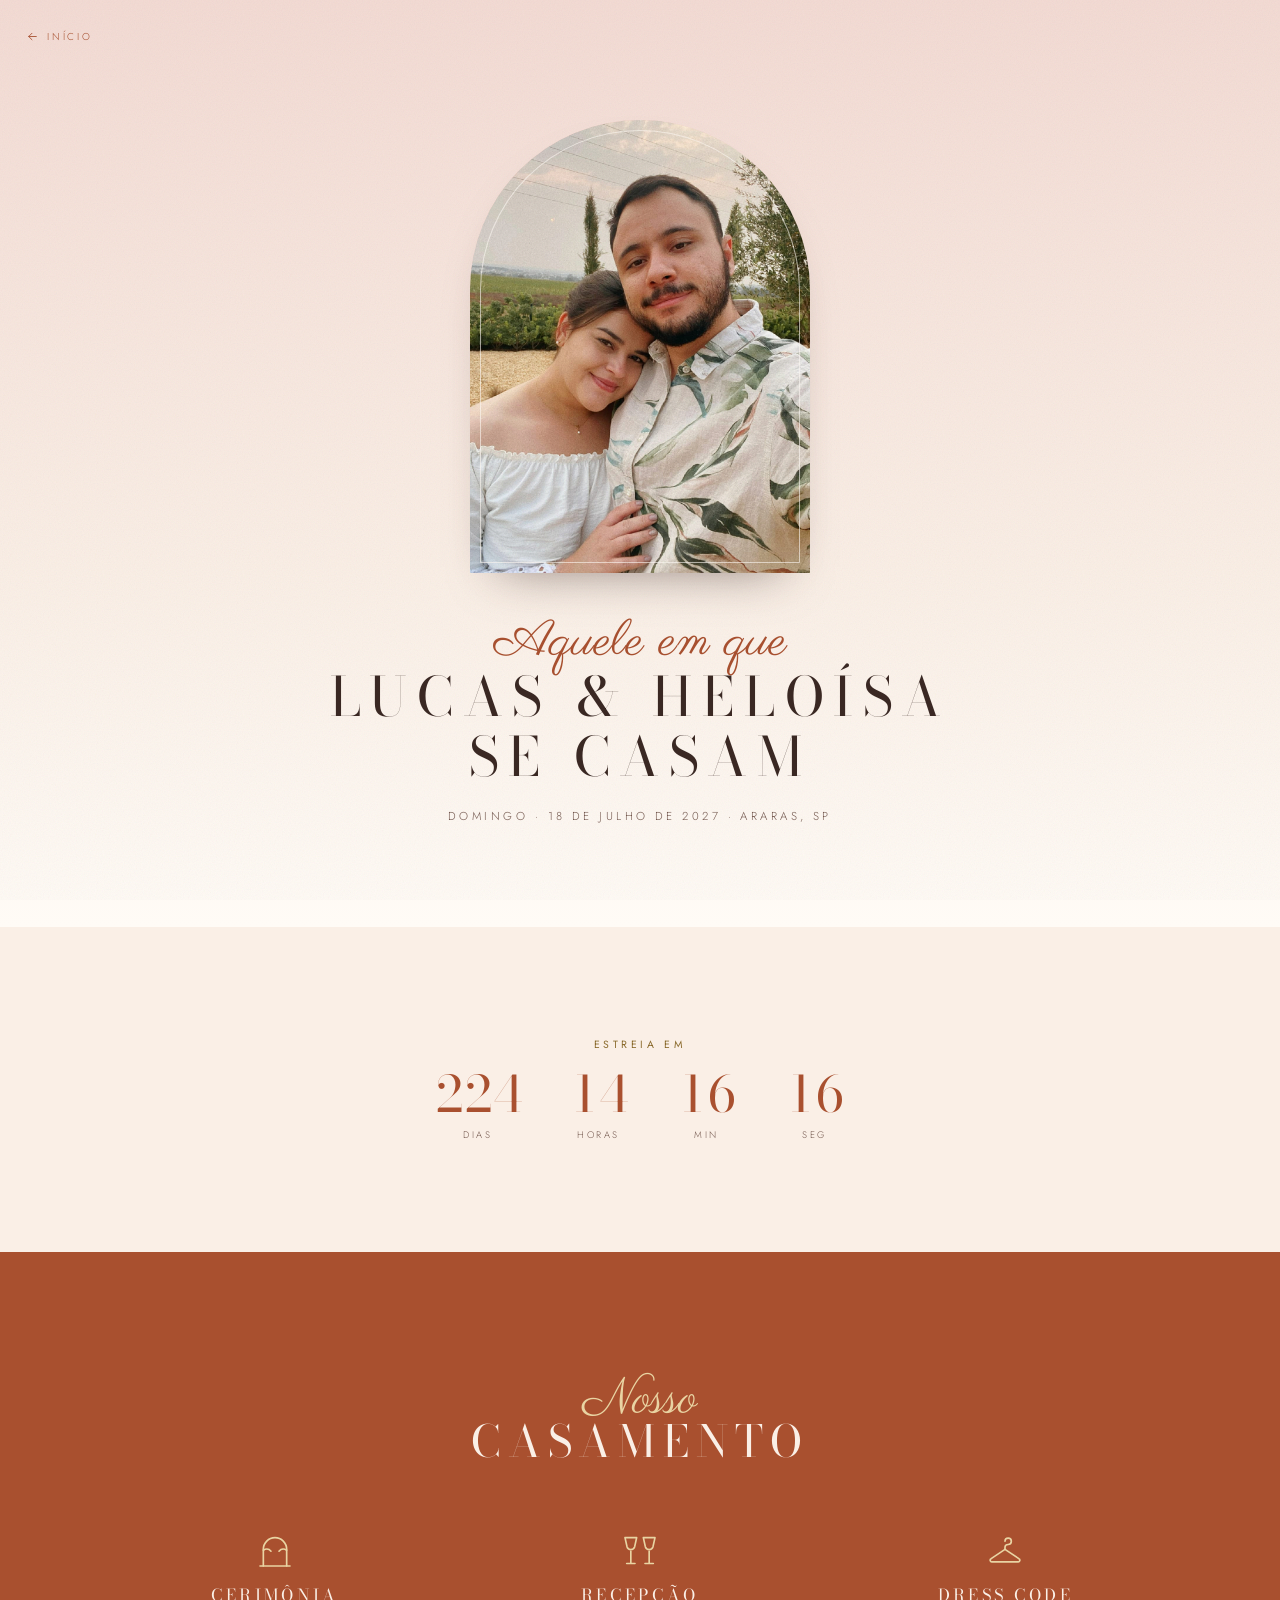
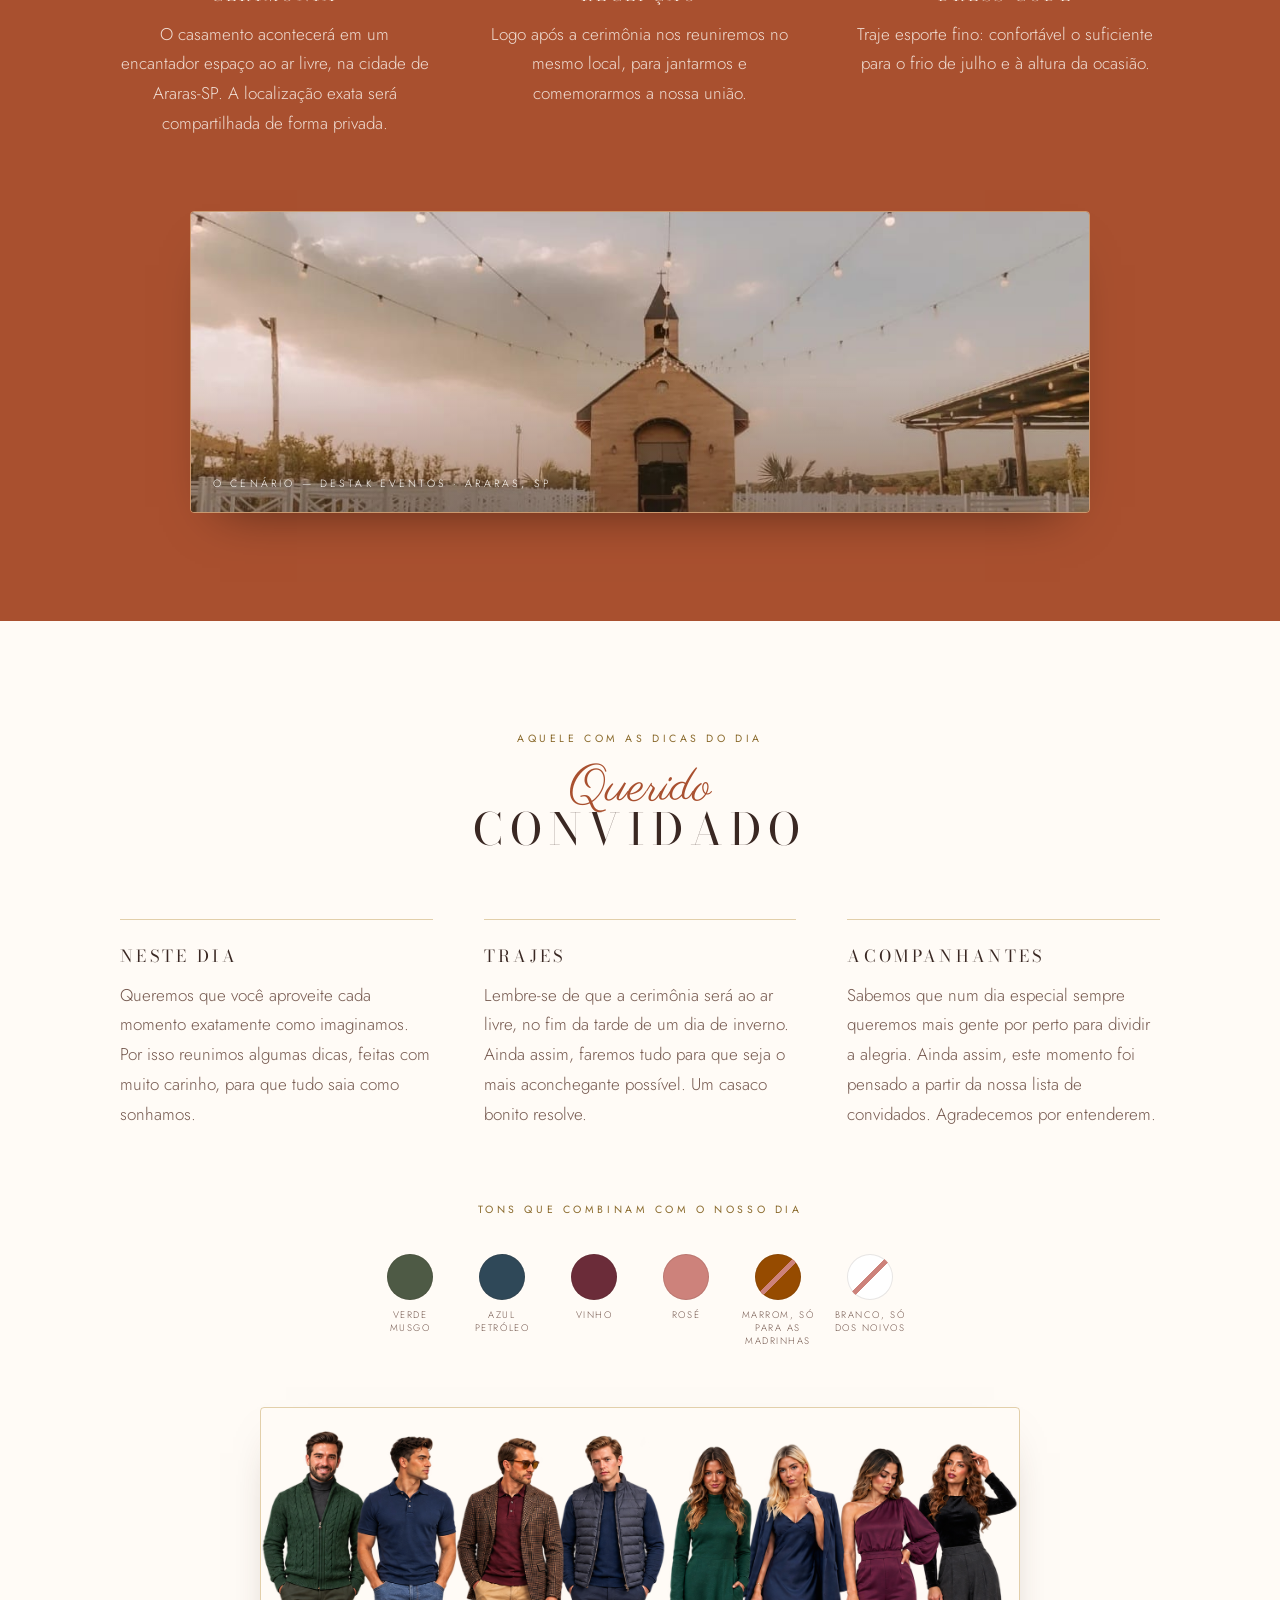
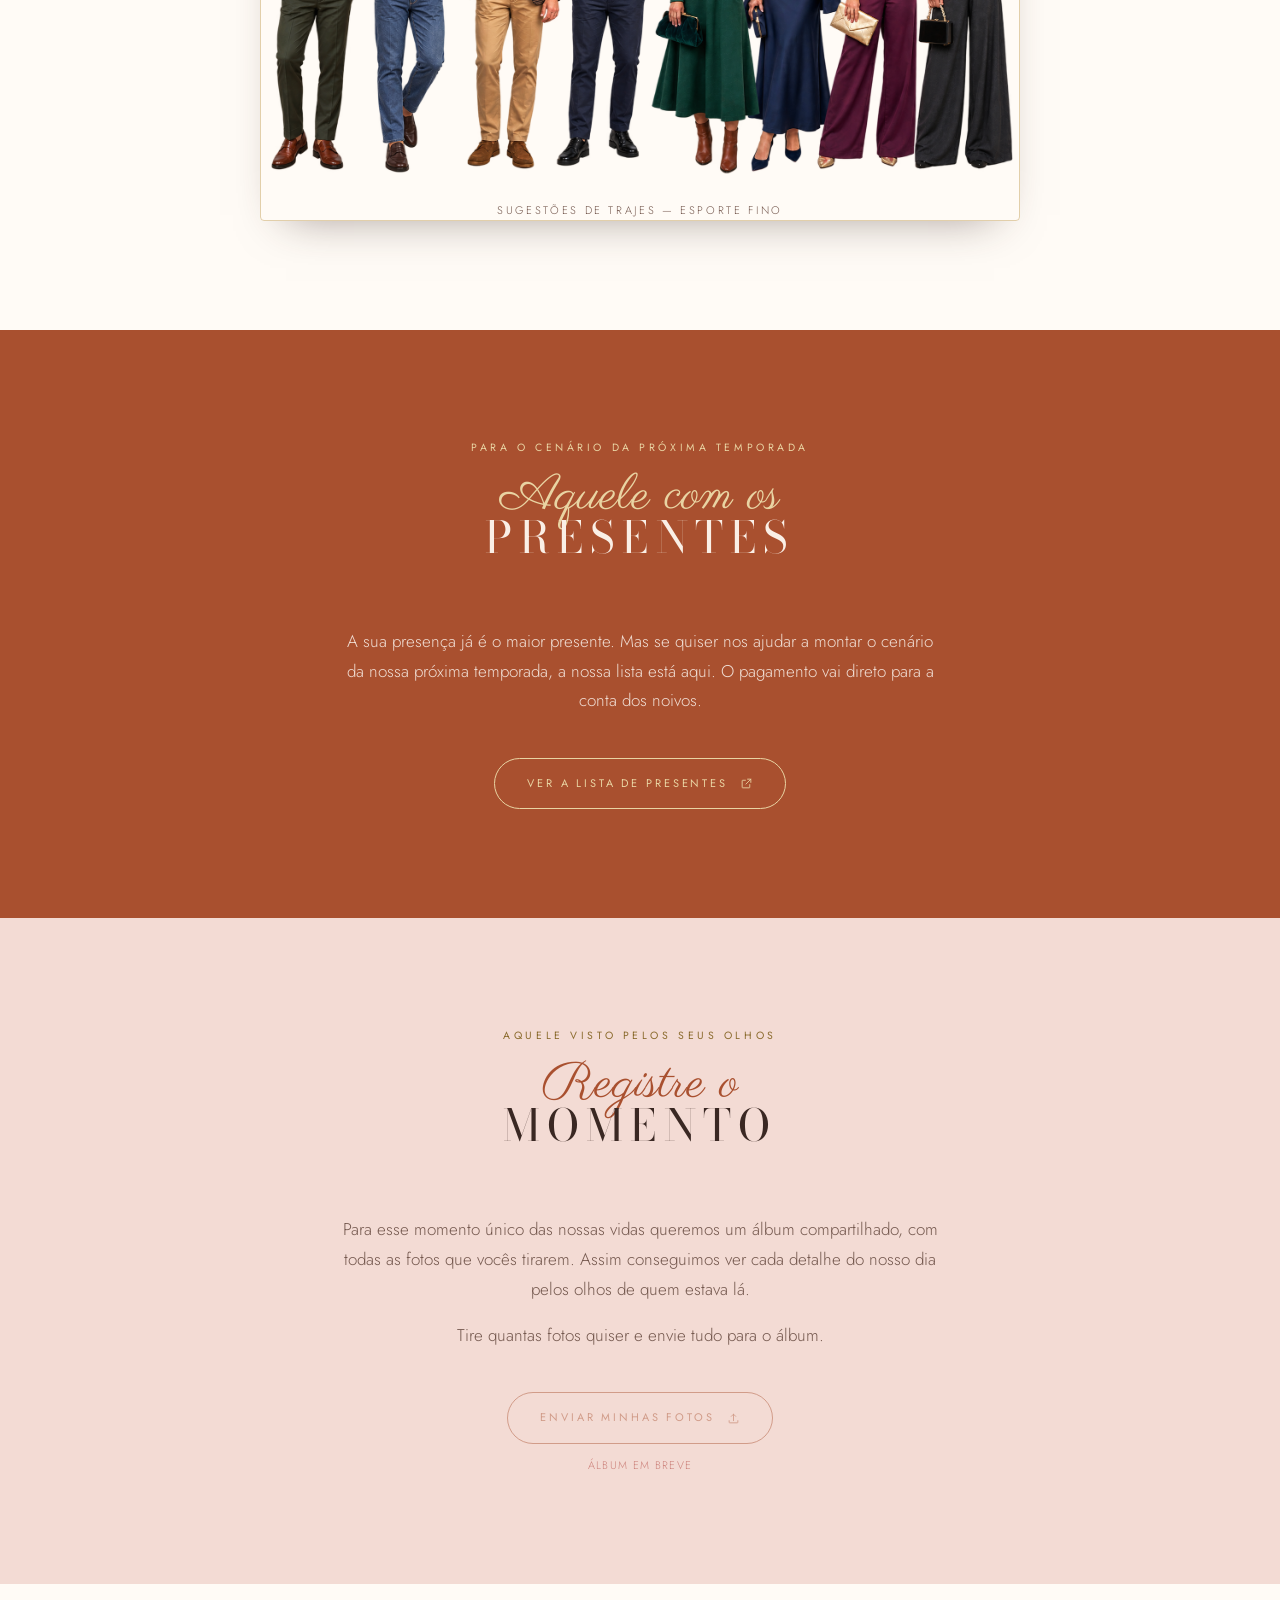
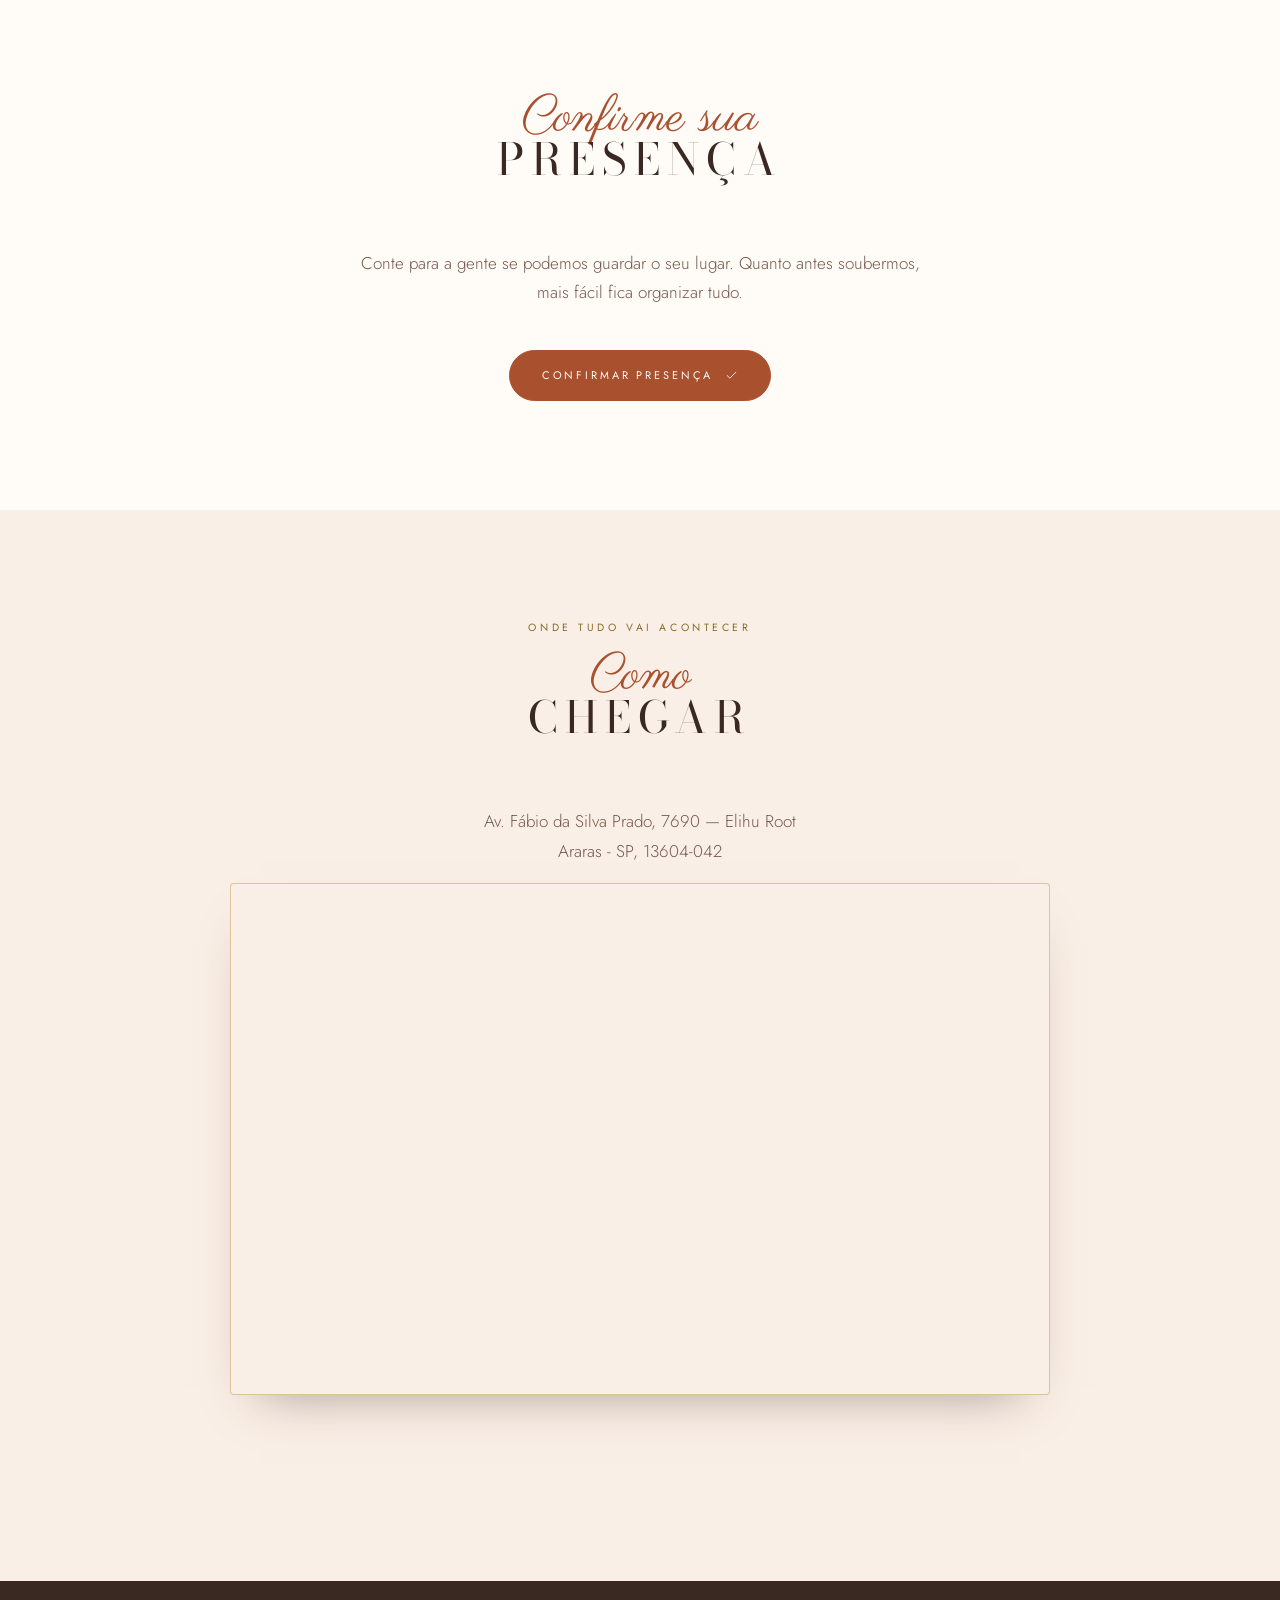
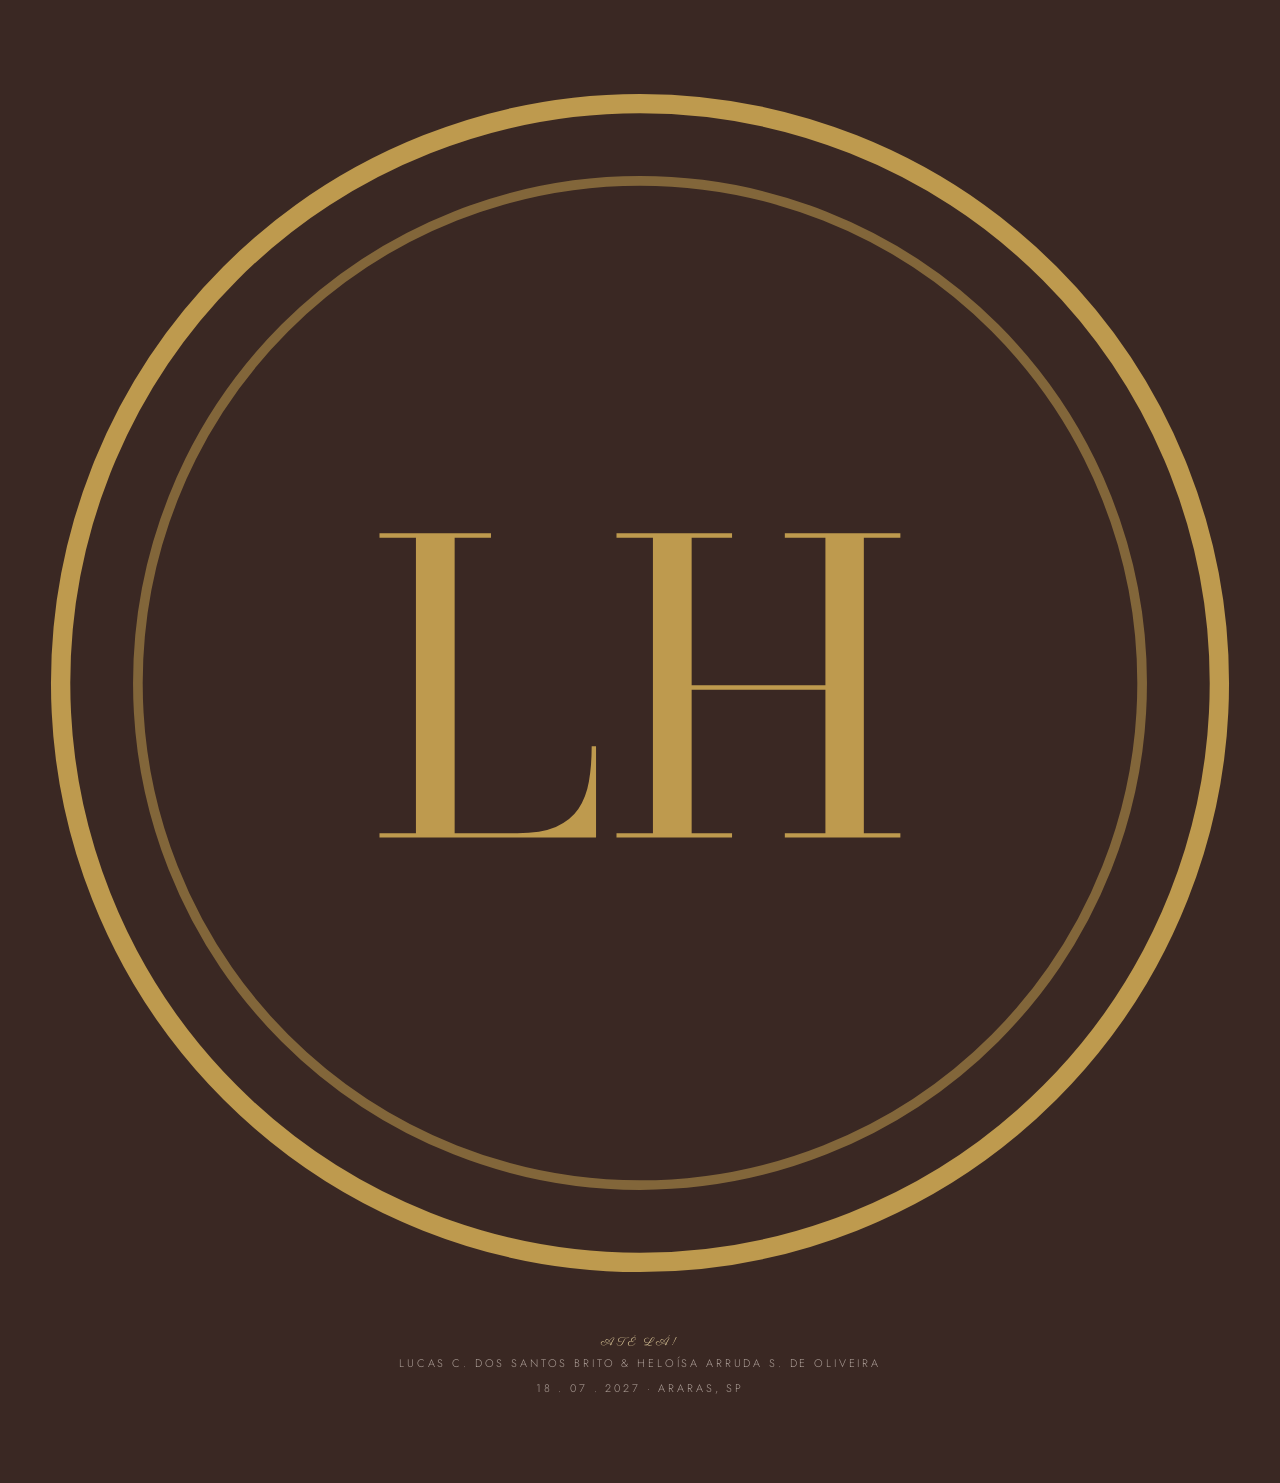
==== convidados.html @ a8210aaa "Update convidados.html" ====
<!DOCTYPE html>
<html lang="pt-BR">
<head>
<meta charset="utf-8">
<meta name="viewport" content="width=device-width, initial-scale=1">
<title>Convite — Lucas &amp; Heloísa</title>
<meta name="description" content="Aquele em que Lucas e Heloísa se casam. 18 de julho de 2027, Araras-SP.">
<meta name="theme-color" content="#F3DBD4">

<link rel="icon" href="data:image/svg+xml,<svg xmlns='http://www.w3.org/2000/svg' viewBox='0 0 64 64'><circle cx='32' cy='32' r='30' fill='%23FFFBF6' stroke='%23BE9A4E' stroke-width='3'/><text x='32' y='42' text-anchor='middle' font-family='Georgia,serif' font-size='26' fill='%23A9502F'>LH</text></svg>">

<script>
/* =========================================================
   EDITE SOMENTE ESTE ARQUIVO.
   Tudo que muda de link ou de horário está aqui dentro.
   Deixe o texto entre aspas. Não apague as vírgulas.
   ========================================================= */

window.CONFIG = {

  /* ---- Links externos ---------------------------------- */

  // Site da lista de presentes
  presentes: "https://noivos.casar.com/heloisa-e-lucas-2027-07-18#/presentes",

  // Álbum compartilhado de fotos
  // >>> NO DIA DO EVENTO: cole o link do álbum aqui. <<<
  album: "",

  // Confirmação de presença dos convidados.
  rsvp: "https://noivos.casar.com/heloisa-e-lucas-2027-07-18#/rsvp",

  // Confirmação de presença dos padrinhos
  rsvpPadrinhos: "https://noivos.casar.com/heloisa-e-lucas-2027-07-18#/rsvp",

  // Grupo de WhatsApp dos padrinhos e madrinhas
  grupoPadrinhos: "",


  /* ---- Data e horários --------------------------------- */

  cerimonia: "2027-07-18T17:00:00-03:00",

  horaCerimonia: "17h",
  chegadaConvidados: "16h30",
  chegadaPadrinhos: "15h",
  horaFotos: "15h30",
  horaJantar: "19h",
  horaFesta: "21h",


  /* ---- Traje dos padrinhos e madrinhas ----------------- */

  trajePadrinhos: "Terno em tom grafite, camisa branca e gravata lisa.",
  trajeMadrinhas: "Vestido longo, tecido encorpado por causa do frio.",

  coresTraje: [
    { cor: "#4A4E4D", nome: "Grafite" },
    { cor: "#6B5B4A", nome: "Terra" },
    { cor: "#A9502F", nome: "Terracota" },
    { cor: "#CD827B", nome: "Rosé" }
  ]

};

</script>

<link rel="preconnect" href="https://fonts.googleapis.com">
<link rel="preconnect" href="https://fonts.gstatic.com" crossorigin>
<link href="https://fonts.googleapis.com/css2?family=Bodoni+Moda:opsz,wght@6..96,400;6..96,500&family=Jost:wght@300;400;500&family=Parisienne&display=swap" rel="stylesheet">
<style>
/* =========================================================
   Lucas & Heloísa — 18.07.2027
   ========================================================= */

:root {
  --papel: #FFFBF6;
  --papel-2: #FAEFE6;
  --blush: #F3DBD4;
  --rosa: #CD827B;
  --rosa-claro: #E9BDB6;
  --terracota: #A9502F;
  --terracota-2: #C57A54;
  --dourado: #BE9A4E;
  --dourado-2: #E9D4A3;
  --dourado-escuro: #8A6A2C;
  --tinta: #3A2823;
  --tinta-2: #75594F;

  --display: "Bodoni Moda", Georgia, "Times New Roman", serif;
  --script: "Parisienne", "Segoe Script", cursive;
  --corpo: "Jost", "Helvetica Neue", Arial, sans-serif;

  --envelope: 1040px;
  --raio: 2px;
}

*, *::before, *::after { box-sizing: border-box; }

html { scroll-behavior: smooth; }

body {
  margin: 0;
  background: var(--papel);
  color: var(--tinta);
  font-family: var(--corpo);
  font-weight: 300;
  font-size: clamp(15px, 0.6vw + 13px, 17px);
  line-height: 1.75;
  overflow-x: hidden;
  -webkit-font-smoothing: antialiased;
}

body::after {
  content: "";
  position: fixed;
  inset: 0;
  pointer-events: none;
  z-index: 60;
  opacity: .22;
  background-image: url("data:image/svg+xml;utf8,<svg xmlns='http://www.w3.org/2000/svg' width='140' height='140'><filter id='n'><feTurbulence type='fractalNoise' baseFrequency='.85' numOctaves='3'/></filter><rect width='140' height='140' filter='url(%23n)' opacity='.35'/></svg>");
  mix-blend-mode: multiply;
}

img { max-width: 100%; display: block; }
[hidden] { display: none !important; }
a { color: inherit; }

:focus-visible {
  outline: 2px solid var(--terracota);
  outline-offset: 4px;
  border-radius: var(--raio);
}

/* =========================================================
   Tipografia
   ========================================================= */

.script {
  font-family: var(--script);
  font-weight: 400;
  color: var(--terracota);
  font-size: clamp(28px, 4.4vw, 50px);
  line-height: 1;
  margin: 0;
}

.titulo {
  font-family: var(--display);
  font-weight: 400;
  text-transform: uppercase;
  letter-spacing: .16em;
  font-size: clamp(24px, 4.2vw, 44px);
  line-height: 1.16;
  margin: 0;
}

.titulo-menor {
  font-family: var(--display);
  font-weight: 400;
  text-transform: uppercase;
  letter-spacing: .2em;
  font-size: clamp(15px, 1.3vw, 18px);
  margin: 0 0 10px;
}

.rotulo {
  display: block;
  font-family: var(--corpo);
  text-transform: uppercase;
  letter-spacing: .34em;
  font-size: 10.5px;
  font-weight: 400;
  color: var(--dourado-escuro);
  margin: 0 0 14px;
}

.texto { margin: 0 0 16px; color: var(--tinta-2); }
.texto:last-child { margin-bottom: 0; }

.centro { text-align: center; }

.cartao-titulo { text-align: center; margin-bottom: clamp(36px, 5vw, 64px); }
.cartao-titulo .script { margin-bottom: -.18em; }

.fio {
  display: flex;
  align-items: center;
  justify-content: center;
  gap: 12px;
  margin: 22px auto;
  max-width: 220px;
  color: var(--dourado);
}
.fio::before, .fio::after {
  content: "";
  flex: 1;
  height: 1px;
  background: currentColor;
  opacity: .5;
}
.fio span { font-size: 8px; letter-spacing: .4em; }

/* =========================================================
   Estrutura
   ========================================================= */

.secao { padding: clamp(58px, 8.5vw, 112px) 22px; position: relative; }
.envelope { width: 100%; max-width: var(--envelope); margin-inline: auto; }

.secao-blush { background: var(--blush); }
.secao-creme { background: var(--papel-2); }

.secao-terra { background: var(--terracota); color: var(--papel-2); }
.secao-terra .script { color: var(--dourado-2); }
.secao-terra .rotulo { color: var(--dourado-2); }
.secao-terra .texto { color: rgba(255, 251, 246, .82); }
.secao-terra .fio { color: var(--dourado-2); }

/* =========================================================
   Convite — capa
   ========================================================= */

.capa {
  position: relative;
  padding: clamp(70px, 10vw, 120px) 22px clamp(52px, 7vw, 90px);
  text-align: center;
  background: linear-gradient(180deg, var(--blush) 0%, var(--papel-2) 62%, var(--papel) 100%);
}

.arco {
  width: min(340px, 74vw);
  margin: 0 auto clamp(28px, 4vw, 44px);
  aspect-ratio: 3 / 4;
  border-radius: 999px 999px 6px 6px;
  overflow: hidden;
  position: relative;
  background:
    linear-gradient(150deg, var(--rosa-claro), var(--papel-2) 55%, var(--dourado-2));
  box-shadow: 0 24px 50px -30px rgba(58, 40, 35, .6);
}
.arco::after {
  content: "";
  position: absolute;
  inset: 10px;
  border: 1px solid rgba(255, 251, 246, .6);
  border-radius: 999px 999px 4px 4px;
  pointer-events: none;
  z-index: 2;
}
.arco img { width: 100%; height: 100%; object-fit: cover; position: relative; z-index: 1; }

.arco-vazio {
  position: absolute;
  inset: 0;
  display: flex;
  align-items: center;
  justify-content: center;
  padding: 30px;
  text-align: center;
  font-size: 11px;
  letter-spacing: .22em;
  text-transform: uppercase;
  color: var(--terracota);
  opacity: .75;
}

.capa h1 {
  font-family: var(--display);
  font-weight: 400;
  text-transform: uppercase;
  letter-spacing: .18em;
  font-size: clamp(26px, 5.2vw, 54px);
  line-height: 1.1;
  margin: 0;
}

.capa-local {
  margin-top: 20px;
  font-size: 11.5px;
  letter-spacing: .3em;
  text-transform: uppercase;
  color: var(--tinta-2);
}

.voltar {
  position: absolute;
  top: 20px;
  left: 22px;
  z-index: 5;
  font-size: 10px;
  letter-spacing: .28em;
  text-transform: uppercase;
  text-decoration: none;
  color: var(--terracota);
  display: inline-flex;
  align-items: center;
  gap: 8px;
  padding: 8px 4px;
}
.voltar svg { width: 13px; height: 13px; }
.voltar:hover { color: var(--tinta); }

/* =========================================================
   Contagem
   ========================================================= */

.contagem {
  display: flex;
  justify-content: center;
  flex-wrap: wrap;
  gap: clamp(18px, 4vw, 46px);
  margin-top: 8px;
}

.contagem div { min-width: 62px; }

.contagem b {
  display: block;
  font-family: var(--display);
  font-weight: 400;
  font-size: clamp(30px, 5vw, 50px);
  line-height: 1;
  color: var(--terracota);
  font-variant-numeric: tabular-nums;
}

.contagem span {
  display: block;
  margin-top: 8px;
  font-size: 9.5px;
  letter-spacing: .28em;
  text-transform: uppercase;
  color: var(--tinta-2);
}

/* =========================================================
   Trio
   ========================================================= */

.trio {
  display: grid;
  grid-template-columns: repeat(auto-fit, minmax(220px, 1fr));
  gap: clamp(30px, 5vw, 56px);
  text-align: center;
}

.trio-item .icone { color: var(--dourado-2); margin-bottom: 16px; }
.trio-item .icone svg { width: 40px; height: 40px; margin: 0 auto; }

/* =========================================================
   Foto do local — faixa horizontal
   ========================================================= */

.local-faixa {
  margin: clamp(46px, 6vw, 72px) auto 0;
  max-width: 900px;
  position: relative;
  border-radius: 4px;
  overflow: hidden;
  border: 1px solid rgba(233, 212, 163, .55);
  box-shadow: 0 24px 50px -30px rgba(0, 0, 0, .55);
}
.local-faixa img {
  width: 100%;
  height: clamp(220px, 38vw, 300px);
  object-fit: cover;
  object-position: center;
  display: block;
}
.local-faixa::after {
  content: "";
  position: absolute;
  inset: 0;
  background: linear-gradient(180deg, transparent 55%, rgba(58, 40, 35, .35) 100%);
  pointer-events: none;
}
.local-legenda {
  position: absolute;
  bottom: 18px;
  left: 22px;
  right: 22px;
  z-index: 2;
  color: var(--papel);
  font-size: 10.5px;
  letter-spacing: .3em;
  text-transform: uppercase;
  text-align: left;
  text-shadow: 0 1px 6px rgba(0, 0, 0, .5);
}

/* =========================================================
   Blocos
   ========================================================= */

.blocos {
  display: grid;
  grid-template-columns: repeat(auto-fit, minmax(250px, 1fr));
  gap: clamp(28px, 4vw, 52px);
}

.bloco {
  padding-top: 22px;
  border-top: 1px solid rgba(190, 154, 78, .45);
}

/* paleta */
.paleta {
  display: flex;
  flex-wrap: wrap;
  justify-content: center;
  gap: 16px;
  margin-top: 34px;
}

.tom { text-align: center; width: 76px; }

.tom i {
  display: block;
  width: 46px;
  height: 46px;
  margin: 0 auto 9px;
  border-radius: 50%;
  box-shadow: inset 0 0 0 1px rgba(58, 40, 35, .12);
}

.tom span {
  font-size: 9.5px;
  letter-spacing: .16em;
  text-transform: uppercase;
  color: var(--tinta-2);
  line-height: 1.4;
  display: block;
}

.tom-proibido i { background: #fff; position: relative; }
.tom-proibido i::after {
  content: "";
  position: absolute;
  inset: 0;
  border-radius: 50%;
  background: linear-gradient(to bottom right, transparent 46%, var(--rosa) 46%, var(--rosa) 54%, transparent 54%);
}

/* trajes */
.trajes-foto {
  max-width: 760px;
  margin: clamp(38px, 5vw, 58px) auto 0;
  padding: 0;
  border-radius: 4px;
  overflow: hidden;
  box-shadow: 0 20px 44px -26px rgba(58, 40, 35, .5);
  border: 1px solid rgba(190, 154, 78, .45);
}
.trajes-foto img { width: 100%; height: auto; display: block; }
.trajes-legenda {
  margin-top: 14px;
  font-size: 11px;
  letter-spacing: .24em;
  text-transform: uppercase;
  color: var(--tinta-2);
  text-align: center;
}

/* =========================================================
   Botões
   ========================================================= */

.botao {
  display: inline-flex;
  align-items: center;
  gap: 12px;
  margin-top: 26px;
  padding: 15px 32px;
  border: 1px solid var(--terracota);
  border-radius: 999px;
  background: transparent;
  color: var(--terracota);
  font-family: var(--corpo);
  font-size: 11px;
  font-weight: 400;
  letter-spacing: .26em;
  text-transform: uppercase;
  text-decoration: none;
  cursor: pointer;
  transition: background .35s ease, color .35s ease, transform .35s ease;
}
.botao:hover { background: var(--terracota); color: var(--papel); transform: translateY(-2px); }
.botao svg { width: 13px; height: 13px; }

.botao-claro { border-color: var(--dourado-2); color: var(--dourado-2); }
.botao-claro:hover { background: var(--dourado-2); color: var(--terracota); }

.botao-cheio { background: var(--terracota); color: var(--papel); }
.botao-cheio:hover { background: var(--tinta); border-color: var(--tinta); }

.link-pendente {
  opacity: .45;
  pointer-events: none;
  cursor: default;
}
.aviso-pendente {
  display: block;
  margin-top: 12px;
  font-size: 11px;
  letter-spacing: .12em;
  text-transform: uppercase;
  color: var(--rosa);
}

/* =========================================================
   Mapa do local — CORRIGIDO
   ========================================================= */

.mapa-wrap {
  max-width: 820px;
  margin: 0 auto;
  border-radius: 4px;
  overflow: hidden;
  border: 1px solid rgba(190, 154, 78, .5);
  box-shadow: 0 24px 50px -30px rgba(58, 40, 35, .5);
  background: var(--papel-2);
  position: relative;
  /* aspect ratio garante altura mesmo antes do iframe carregar */
  aspect-ratio: 16 / 10;
  width: 100%;
}
.mapa-wrap iframe {
  position: absolute;
  inset: 0;
  width: 100%;
  height: 100%;
  border: 0;
  display: block;
}

/* =========================================================
   Rodapé
   ========================================================= */

.rodape {
  background: var(--tinta);
  color: var(--papel-2);
  text-align: center;
  padding: clamp(24px, 7vw, 84px) 22px;
}
.rodape .monograma { color: var(--dourado); margin-bottom: 20px; }
.rodape .script { color: var(--dourado-2); }
.rodape p {
  margin: 6px 0 0;
  font-size: 11px;
  letter-spacing: .26em;
  text-transform: uppercase;
  color: rgba(250, 239, 230, .6);
}

/* =========================================================
   Revelação
   ========================================================= */

.revela {
  opacity: 0;
  transform: translateY(20px);
  transition: opacity .9s ease, transform .9s cubic-bezier(.2, .8, .3, 1);
}
.revela.visivel { opacity: 1; transform: none; }

@media (prefers-reduced-motion: reduce) {
  html { scroll-behavior: auto; }
  .revela { opacity: 1; transform: none; transition: none; }
  *, *::before, *::after { animation-duration: .001ms !important; animation-iteration-count: 1 !important; }
}

/* =========================================================
   Telas pequenas
   ========================================================= */

@media (max-width: 720px) {
  .voltar { position: static; display: inline-flex; margin-bottom: 26px; }
  .capa { padding-top: 26px; }
  .local-legenda { font-size: 9.5px; bottom: 14px; left: 16px; right: 16px; }
  .mapa-wrap { aspect-ratio: 4 / 5; }
}
</style>
</head>

<body>

<!-- ===== capa ===== -->
<header class="capa">

  <a class="voltar" href="index.html">
    <svg viewBox="0 0 24 24" fill="none" stroke="currentColor" stroke-width="1.6" stroke-linecap="round" stroke-linejoin="round" aria-hidden="true"><path d="M19 12H5M11 18l-6-6 6-6"/></svg>
    Início
  </a>

  <div class="arco">
    <span class="arco-vazio">Coloque a foto do casal em<br>capa.jpeg</span>
    <img src="capa.jpeg" alt="Lucas e Heloísa" onerror="this.remove()">
  </div>

  <p class="script">Aquele em que</p>
  <h1>Lucas &amp; Heloísa<br>se casam</h1>
  <p class="capa-local">Domingo &middot; 18 de julho de 2027 &middot; Araras, SP</p>

</header>

<!-- ===== contagem ===== -->
<section class="secao secao-creme">
  <div class="envelope centro revela">
    <span class="rotulo">Estreia em</span>
    <div class="contagem" data-contagem>
      <div><b data-campo="dias">—</b><span>dias</span></div>
      <div><b data-campo="horas">—</b><span>horas</span></div>
      <div><b data-campo="minutos">—</b><span>min</span></div>
      <div><b data-campo="segundos">—</b><span>seg</span></div>
    </div>
  </div>
</section>

<!-- ===== nosso casamento ===== -->
<section class="secao secao-terra">
  <div class="envelope">

    <div class="cartao-titulo revela">
      <span class="rotulo"></span>
      <p class="script">Nosso</p>
      <h2 class="titulo">Casamento</h2>
    </div>

    <div class="trio">

      <div class="trio-item revela">
        <span class="icone" aria-hidden="true">
          <svg viewBox="0 0 24 24" fill="none" stroke="currentColor" stroke-width="1" stroke-linecap="round" stroke-linejoin="round">
            <path d="M5 21V11a7 7 0 0 1 14 0v10"/><path d="M3 21h18"/>
            <path d="M5 11.5c2-1.2 3.6-.6 4.6.6M19 11.5c-2-1.2-3.6-.6-4.6.6"/>
          </svg>
        </span>
        <h3 class="titulo-menor">Cerimônia</h3>
        <p class="texto">O casamento acontecerá em um encantador espaço ao ar livre, na cidade de Araras-SP. A localização exata será compartilhada de forma privada.</p>
      </div>

      <div class="trio-item revela">
        <span class="icone" aria-hidden="true">
          <svg viewBox="0 0 24 24" fill="none" stroke="currentColor" stroke-width="1" stroke-linecap="round" stroke-linejoin="round">
            <path d="M3 4h7l-1.2 5.4a2.4 2.4 0 0 1-4.6 0L3 4z"/><path d="M6.5 12v7M4 19.5h5"/>
            <path d="M14 4h7l-1.2 5.4a2.4 2.4 0 0 1-4.6 0L14 4z"/><path d="M17.5 12v7M15 19.5h5"/>
          </svg>
        </span>
        <h3 class="titulo-menor">Recepção</h3>
        <p class="texto">Logo após a cerimônia nos reuniremos no mesmo local, para jantarmos e comemorarmos a nossa união.</p>
      </div>

      <div class="trio-item revela">
        <span class="icone" aria-hidden="true">
          <svg viewBox="0 0 24 24" fill="none" stroke="currentColor" stroke-width="1" stroke-linecap="round" stroke-linejoin="round">
            <path d="M12 6.2a1.9 1.9 0 1 1 1.9 1.9c-1.05 0-1.9.7-1.9 1.7v1.1"/>
            <path d="M12 11 3.7 16.6a1 1 0 0 0 .56 1.9h15.48a1 1 0 0 0 .56-1.9L12 11z"/>
          </svg>
        </span>
        <h3 class="titulo-menor">Dress code</h3>
        <p class="texto">Traje esporte fino: confortável o suficiente para o frio de julho e à altura da ocasião.</p>
      </div>

    </div>

    <figure class="local-faixa revela">
      <img src="local.jpeg" alt="Local do casamento — capela ao ar livre" loading="lazy">
      <figcaption class="local-legenda">O cenário — Destak Eventos &middot; Araras, SP</figcaption>
    </figure>

  </div>
</section>

<!-- ===== querido convidado ===== -->
<section class="secao">
  <div class="envelope">

    <div class="cartao-titulo revela">
      <span class="rotulo">Aquele com as dicas do dia</span>
      <p class="script">Querido</p>
      <h2 class="titulo">Convidado</h2>
    </div>

    <div class="blocos">

      <div class="bloco revela">
        <h3 class="titulo-menor">Neste dia</h3>
        <p class="texto">Queremos que você aproveite cada momento exatamente como imaginamos. Por isso reunimos algumas dicas, feitas com muito carinho, para que tudo saia como sonhamos.</p>
      </div>

      <div class="bloco revela">
        <h3 class="titulo-menor">Trajes</h3>
        <p class="texto">Lembre-se de que a cerimônia será ao ar livre, no fim da tarde de um dia de inverno. Ainda assim, faremos tudo para que seja o mais aconchegante possível. Um casaco bonito resolve.</p>
      </div>

      <div class="bloco revela">
        <h3 class="titulo-menor">Acompanhantes</h3>
        <p class="texto">Sabemos que num dia especial sempre queremos mais gente por perto para dividir a alegria. Ainda assim, este momento foi pensado a partir da nossa lista de convidados. Agradecemos por entenderem.</p>
      </div>

    </div>

    <div class="centro revela" style="margin-top:clamp(44px,6vw,72px)">
      <span class="rotulo">Tons que combinam com o nosso dia</span>
      <div class="paleta">
        <div class="tom"><i style="background:#4E5A45"></i><span>Verde musgo</span></div>
        <div class="tom"><i style="background:#2F4858"></i><span>Azul petróleo</span></div>
        <div class="tom"><i style="background:#6B2C39"></i><span>Vinho</span></div>
        <div class="tom"><i style="background:#CD827B"></i><span>Rosé</span></div>
        <div class="tom tom-proibido"><i style="background:#964B00"></i><span>Marrom, só para as madrinhas</span></div>
        <div class="tom tom-proibido"><i></i><span>Branco, só dos noivos</span></div>
      </div>
    </div>

    <figure class="trajes-foto revela">
      <img src="trajes.png" alt="Sugestões de trajes para os convidados" loading="lazy">
      <figcaption class="trajes-legenda">Sugestões de trajes — esporte fino</figcaption>
    </figure>

  </div>
</section>

<!-- ===== presentes (agora antes do álbum) ===== -->
<section class="secao secao-terra">
  <div class="envelope centro">

    <div class="cartao-titulo revela">
      <span class="rotulo">Para o cenário da próxima temporada</span>
      <p class="script">Aquele com os</p>
      <h2 class="titulo">Presentes</h2>
    </div>

    <div class="revela" style="max-width:600px;margin-inline:auto">
      <p class="texto">A sua presença já é o maior presente. Mas se quiser nos ajudar a montar o cenário da nossa próxima temporada, a nossa lista está aqui. O pagamento vai direto para a conta dos noivos.</p>
      <a class="botao botao-claro" data-link="presentes">
        Ver a lista de presentes
        <svg viewBox="0 0 24 24" fill="none" stroke="currentColor" stroke-width="1.6" stroke-linecap="round" stroke-linejoin="round" aria-hidden="true"><path d="M14 4h6v6M20 4l-9 9M18 14v5a1 1 0 0 1-1 1H5a1 1 0 0 1-1-1V7a1 1 0 0 1 1-1h5"/></svg>
      </a>
      <span class="aviso-pendente" hidden>Lista em breve</span>
    </div>

  </div>
</section>

<!-- ===== álbum ===== -->
<section class="secao secao-blush">
  <div class="envelope centro">

    <div class="cartao-titulo revela">
      <span class="rotulo">Aquele visto pelos seus olhos</span>
      <p class="script">Registre o</p>
      <h2 class="titulo">Momento</h2>
    </div>

    <div class="revela" style="max-width:620px;margin-inline:auto">
      <p class="texto">Para esse momento único das nossas vidas queremos um álbum compartilhado, com todas as fotos que vocês tirarem. Assim conseguimos ver cada detalhe do nosso dia pelos olhos de quem estava lá.</p>
      <p class="texto">Tire quantas fotos quiser e envie tudo para o álbum.</p>
      <a class="botao" data-link="album">
        Enviar minhas fotos
        <svg viewBox="0 0 24 24" fill="none" stroke="currentColor" stroke-width="1.6" stroke-linecap="round" stroke-linejoin="round" aria-hidden="true"><path d="M12 16V4M8 8l4-4 4 4M4 16v3a1 1 0 0 0 1 1h14a1 1 0 0 0 1-1v-3"/></svg>
      </a>
      <span class="aviso-pendente" hidden>Álbum em breve</span>
    </div>

  </div>
</section>

<!-- ===== confirmação ===== -->
<section class="secao">
  <div class="envelope centro">

    <div class="cartao-titulo revela">
      <p class="script">Confirme sua</p>
      <h2 class="titulo">Presença</h2>
    </div>

    <div class="revela" style="max-width:560px;margin-inline:auto">
      <p class="texto">Conte para a gente se podemos guardar o seu lugar. Quanto antes soubermos, mais fácil fica organizar tudo.</p>
      <a class="botao botao-cheio" data-link="rsvp">
        Confirmar presença
        <svg viewBox="0 0 24 24" fill="none" stroke="currentColor" stroke-width="1.6" stroke-linecap="round" stroke-linejoin="round" aria-hidden="true"><path d="M20 6 9 17l-5-5"/></svg>
      </a>
      <span class="aviso-pendente" hidden>Confirmação aberta em breve</span>
    </div>

  </div>
</section>

<!-- ===== local / mapa ===== -->
<section class="secao secao-creme">
  <div class="envelope centro">

    <div class="cartao-titulo revela">
      <span class="rotulo">Onde tudo vai acontecer</span>
      <p class="script">Como</p>
      <h2 class="titulo">Chegar</h2>
    </div>

    <p class="texto revela" style="max-width:620px;margin-inline:auto">
      Av. Fábio da Silva Prado, 7690 — Elihu Root<br>
      Araras - SP, 13604-042
    </p>

    <div class="mapa-wrap revela">
      <iframe
        src="https://www.google.com/maps/embed?pb=!1m18!1m12!1m3!1d962.4653475211629!2d-47.33262015516464!3d-22.308203638314122!2m3!1f0!2f0!3f0!3m2!1i1024!2i768!4f13.1!3m3!1m2!1s0x94c871945e191267%3A0x70345d341f4f757b!2sDestak%20Eventos!5e1!3m2!1spt-BR!2sbr!4v1789308392330!5m2!1spt-BR!2sbr"
        allowfullscreen=""
        loading="lazy"
        referrerpolicy="strict-origin-when-cross-origin"
        title="Mapa do local do casamento">
      </iframe>
    </div>

    <a class="botao revela"
       href="https://www.google.com/maps?rlz=1C5GCEM_enBR1119BR1119&gs_lcrp=EgZjaHJvbWUyCggAEEUYFhgeGDkyDQgBEC4YrwEYxwEYgAQyDQgCEC4YrwEYxwEYgAQyBwgDEAAYgAQyBwgEEAAYgAQyCAgFEAAYFhgeMggIBhAAGBYYHjIICAcQABgWGB4yCggIEAAYChgWGB7SAQgzNzc3ajBqN6gCCLACAfEFKRstiHycfZc&um=1&ie=UTF-8&fb=1&gl=br&sa=X&geocode=KWcSGV6UcciUMXt1Tx80XTRw&daddr=Av.+F%C3%A1bio+da+Silva+Prado,+7690+-+Elihu+Root,+Araras+-+SP,+13604-042"
       target="_blank" rel="noopener">
      Ir para o local
      <svg viewBox="0 0 24 24" fill="none" stroke="currentColor" stroke-width="1.6" stroke-linecap="round" stroke-linejoin="round" aria-hidden="true">
        <path d="M21 10c0 7-9 13-9 13s-9-6-9-13a9 9 0 0 1 18 0z"/>
        <circle cx="12" cy="10" r="3"/>
      </svg>
    </a>

  </div>
</section>

<!-- ===== rodapé ===== -->
<footer class="rodape">
  <svg class="monograma" viewBox="0 0 64 64" aria-hidden="true">
    <circle cx="32" cy="32" r="30" fill="none" stroke="currentColor" stroke-width="1"/>
    <circle cx="32" cy="32" r="26" fill="none" stroke="currentColor" stroke-width=".5" opacity=".55"/>
    <text x="32" y="40" text-anchor="middle" font-family="Bodoni Moda, Georgia, serif" font-size="21" fill="currentColor">LH</text>
  </svg>
  <p class="script">Até lá!</p>
  <p>Lucas C. dos Santos Brito &amp; Heloísa Arruda S. de Oliveira</p>
  <p>18 . 07 . 2027 &middot; Araras, SP</p>
</footer>

<script>
(function () {
  "use strict";

  var C = window.CONFIG || {};
  var semMovimento = window.matchMedia("(prefers-reduced-motion: reduce)").matches;

  /* ---- 1. Links do config ---- */
  document.querySelectorAll("[data-link]").forEach(function (el) {
    var chave = el.dataset.link;
    var destino = (C[chave] || "").trim();

    if (destino) {
      el.setAttribute("href", destino);
      if (/^https?:/i.test(destino)) {
        el.setAttribute("target", "_blank");
        el.setAttribute("rel", "noopener");
      }
      if (chave === "album" && el.dataset.albumBloqueado === "1") {
        el.classList.remove("quadro-bloqueado");
        el.removeAttribute("data-album-bloqueado");
        el.removeAttribute("aria-disabled");
      }
      return;
    }

    el.removeAttribute("href");
    el.classList.add("link-pendente");
    el.setAttribute("aria-disabled", "true");

    var aviso = el.querySelector(".aviso-pendente") ||
      (el.parentElement && el.parentElement.querySelector(".aviso-pendente"));
    if (aviso) aviso.hidden = false;
  });

  /* ---- 2. Contagem regressiva ---- */
  var relogio = document.querySelector("[data-contagem]");
  if (relogio) {
    var alvo = new Date(C.cerimonia || "2027-07-18T17:00:00-03:00").getTime();

    var campos = {
      dias: relogio.querySelector('[data-campo="dias"]'),
      horas: relogio.querySelector('[data-campo="horas"]'),
      minutos: relogio.querySelector('[data-campo="minutos"]'),
      segundos: relogio.querySelector('[data-campo="segundos"]')
    };

    var atualiza = function () {
      var falta = alvo - Date.now();
      if (falta <= 0) {
        relogio.innerHTML = '<p class="script" style="color:var(--terracota)">É hoje!</p>';
        clearInterval(tique);
        return;
      }
      var s = Math.floor(falta / 1000);
      var pad = function (n) { return String(n).padStart(2, "0"); };
      campos.dias.textContent = Math.floor(s / 86400);
      campos.horas.textContent = pad(Math.floor(s / 3600) % 24);
      campos.minutos.textContent = pad(Math.floor(s / 60) % 60);
      campos.segundos.textContent = pad(s % 60);
    };

    atualiza();
    var tique = setInterval(atualiza, 1000);
  }

  /* ---- 3. Revelação no scroll ---- */
  var alvos = document.querySelectorAll(".revela");

  if (semMovimento || !("IntersectionObserver" in window)) {
    alvos.forEach(function (el) { el.classList.add("visivel"); });
  } else {
    var observador = new IntersectionObserver(function (entradas) {
      entradas.forEach(function (e) {
        if (e.isIntersecting) {
          e.target.classList.add("visivel");
          observador.unobserve(e.target);
        }
      });
    }, { threshold: 0.12, rootMargin: "0px 0px -8% 0px" });

    alvos.forEach(function (el, i) {
      el.style.transitionDelay = (i % 4) * 90 + "ms";
      observador.observe(el);
    });
  }
})();
</script>
</body>
</html>
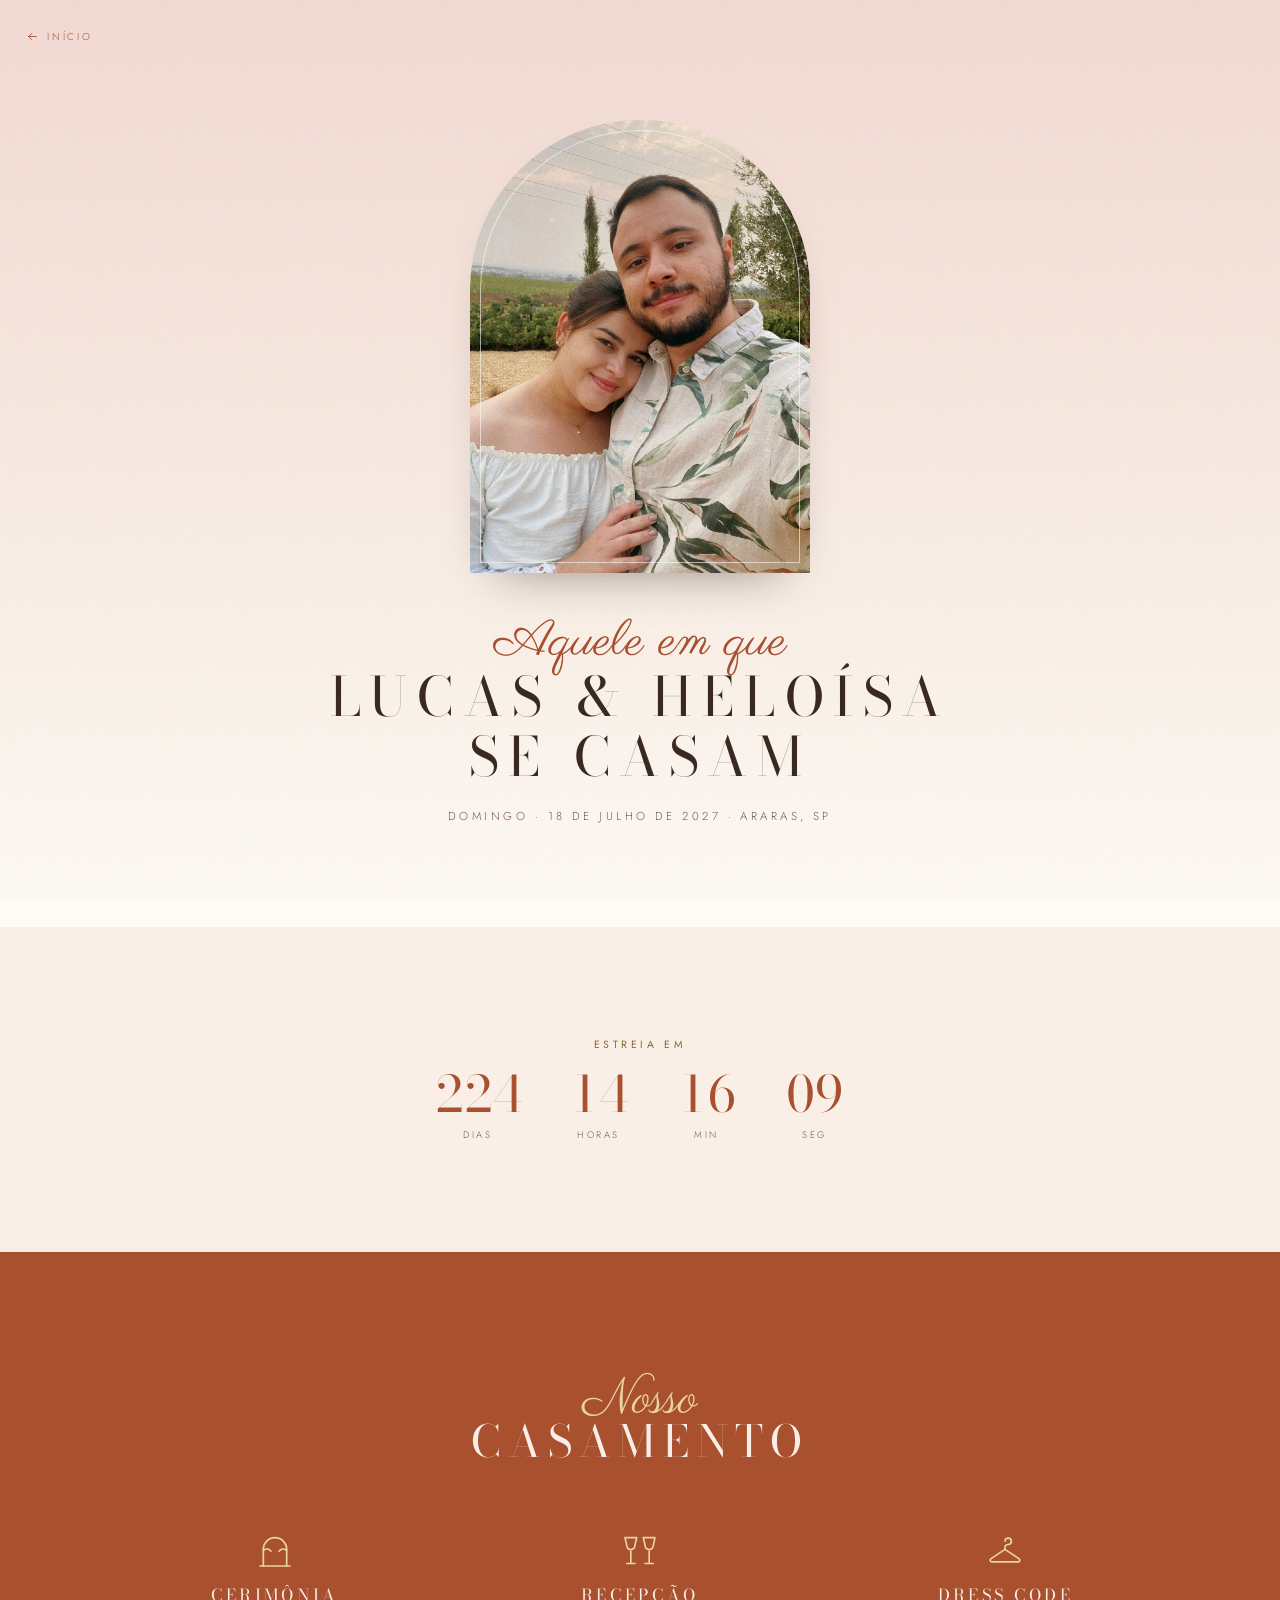
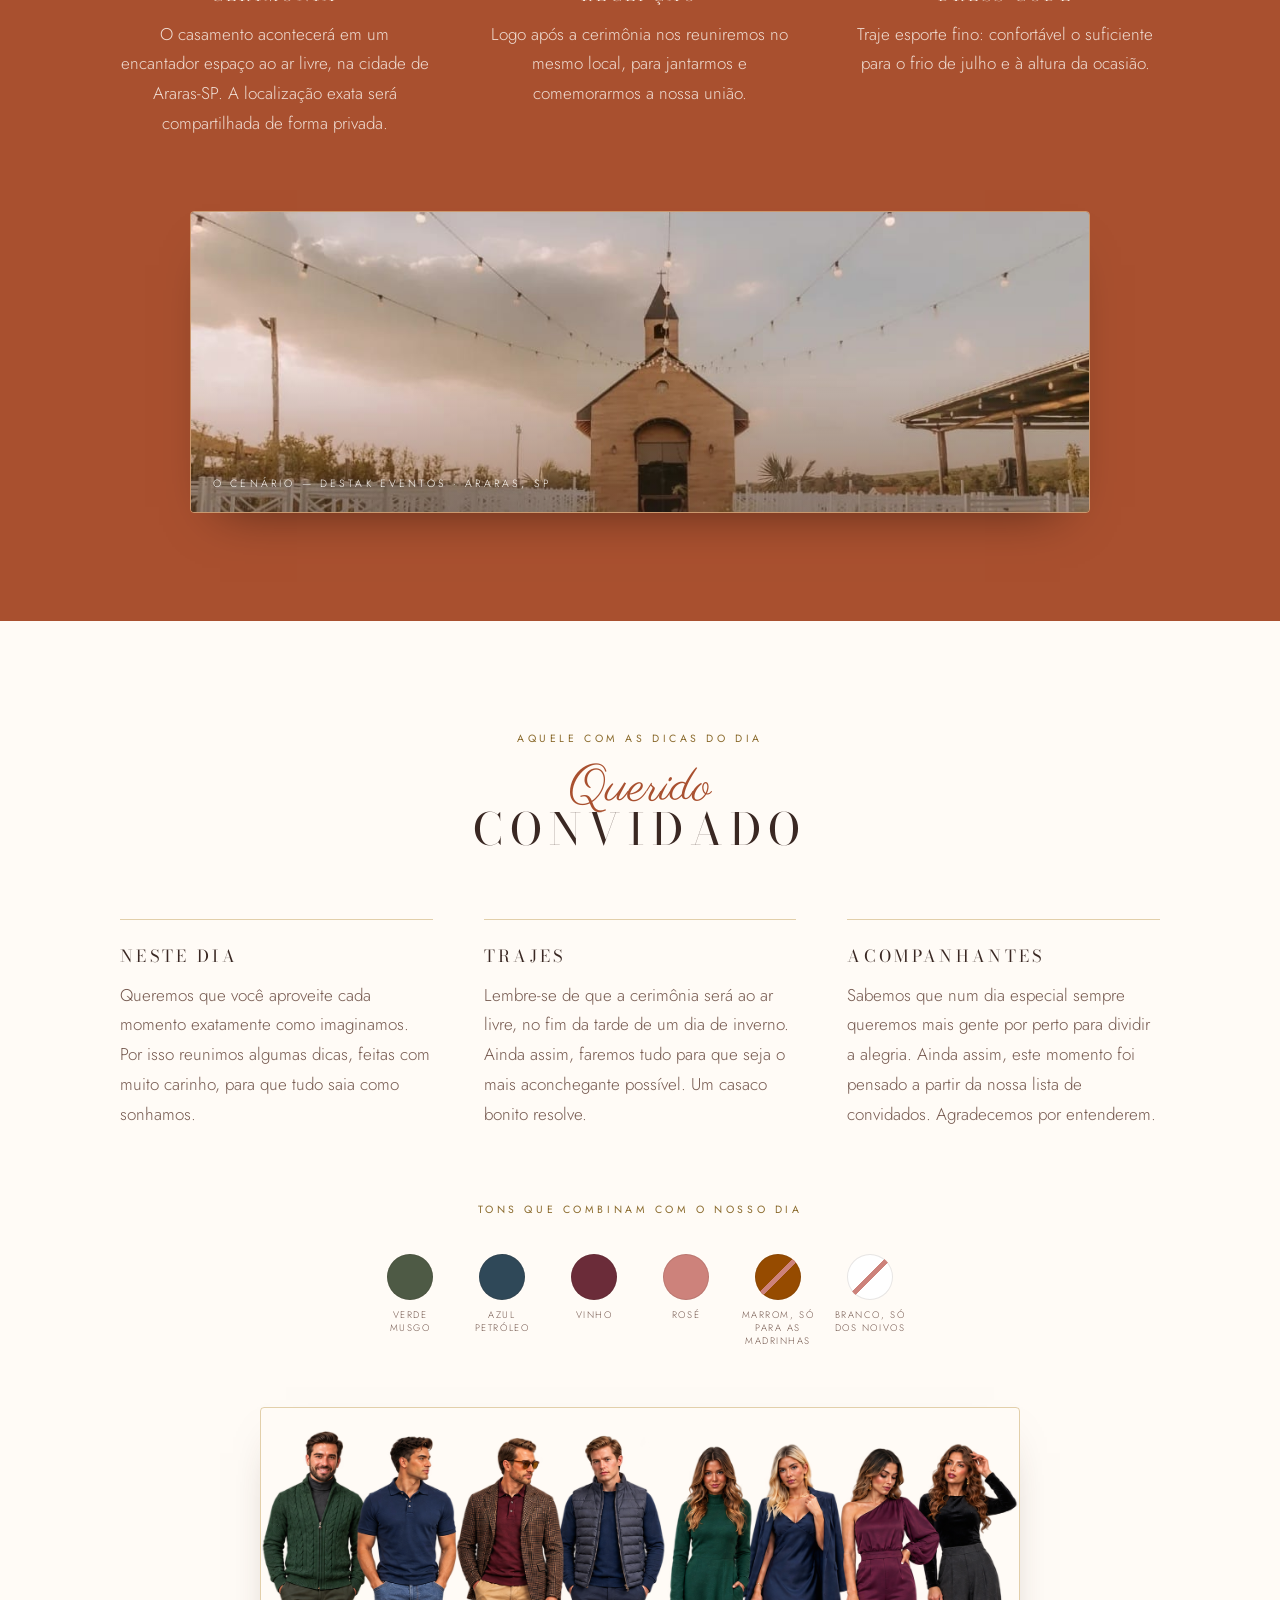
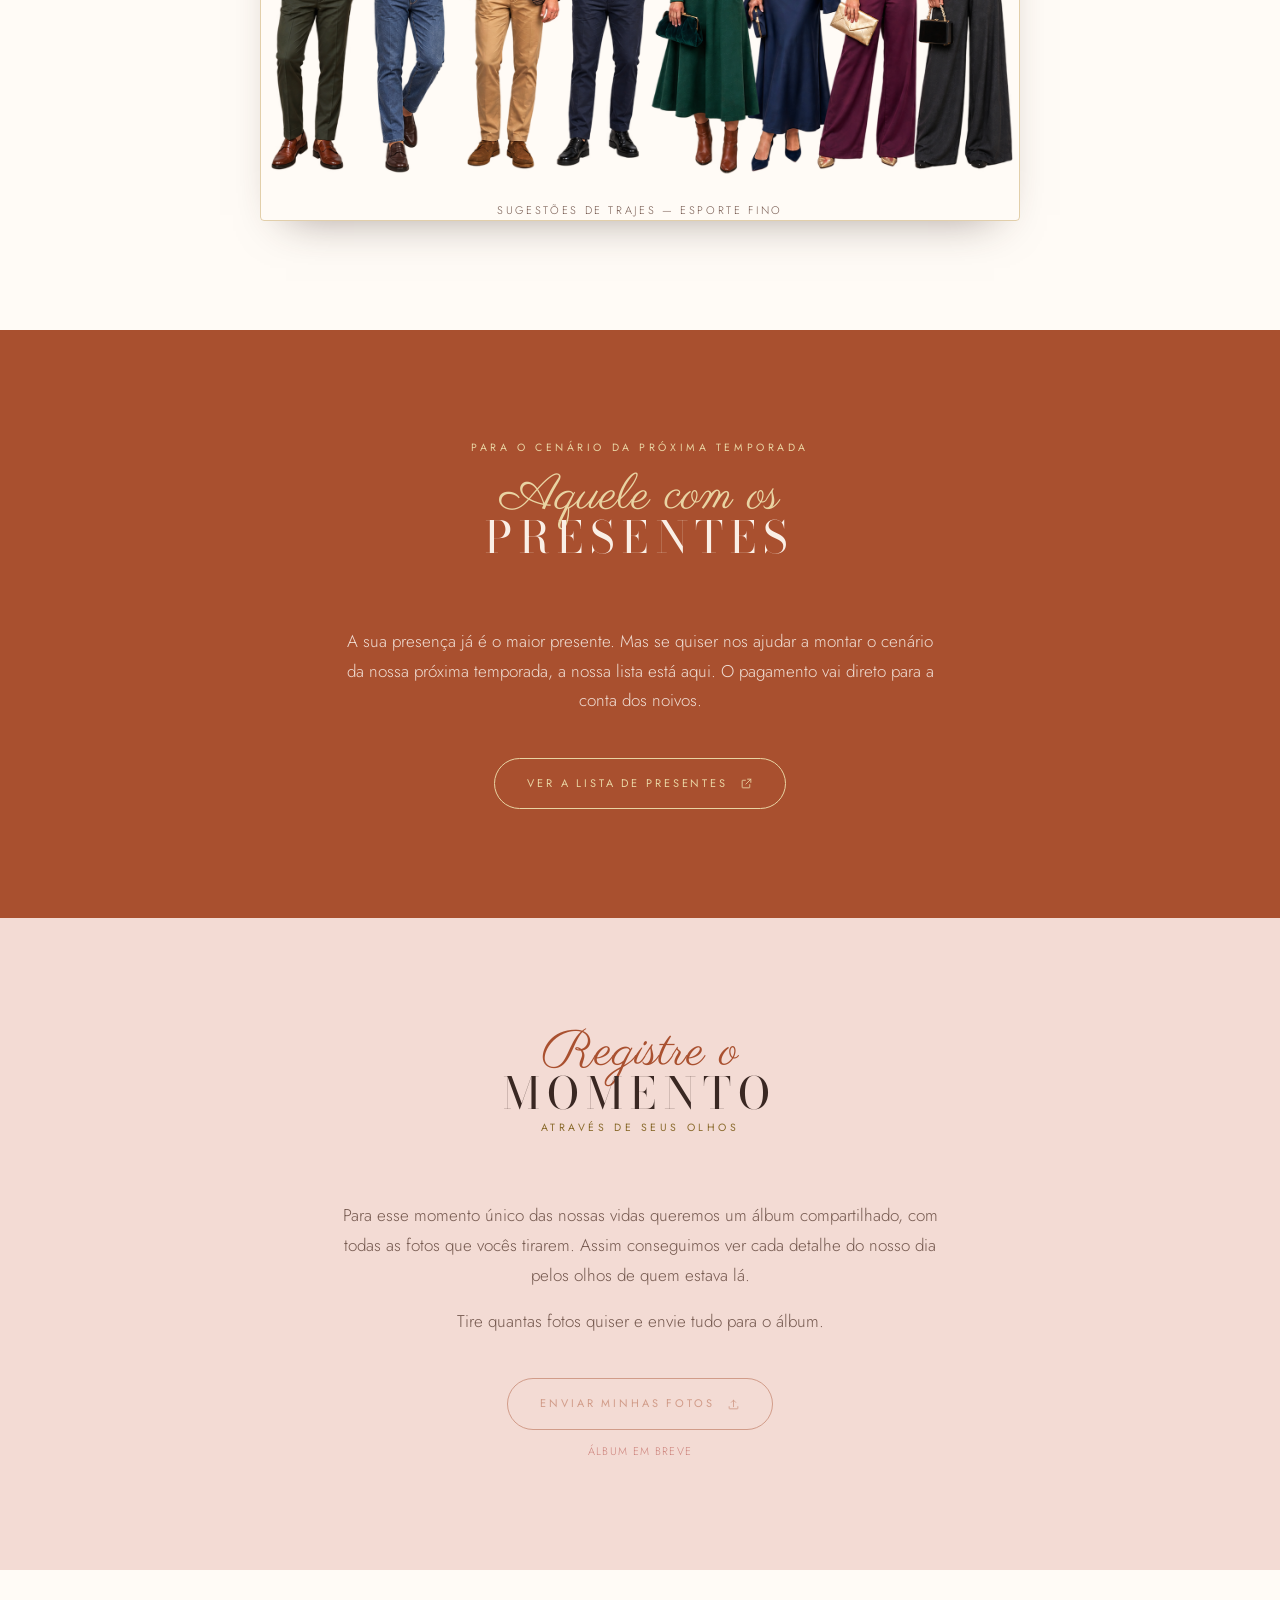
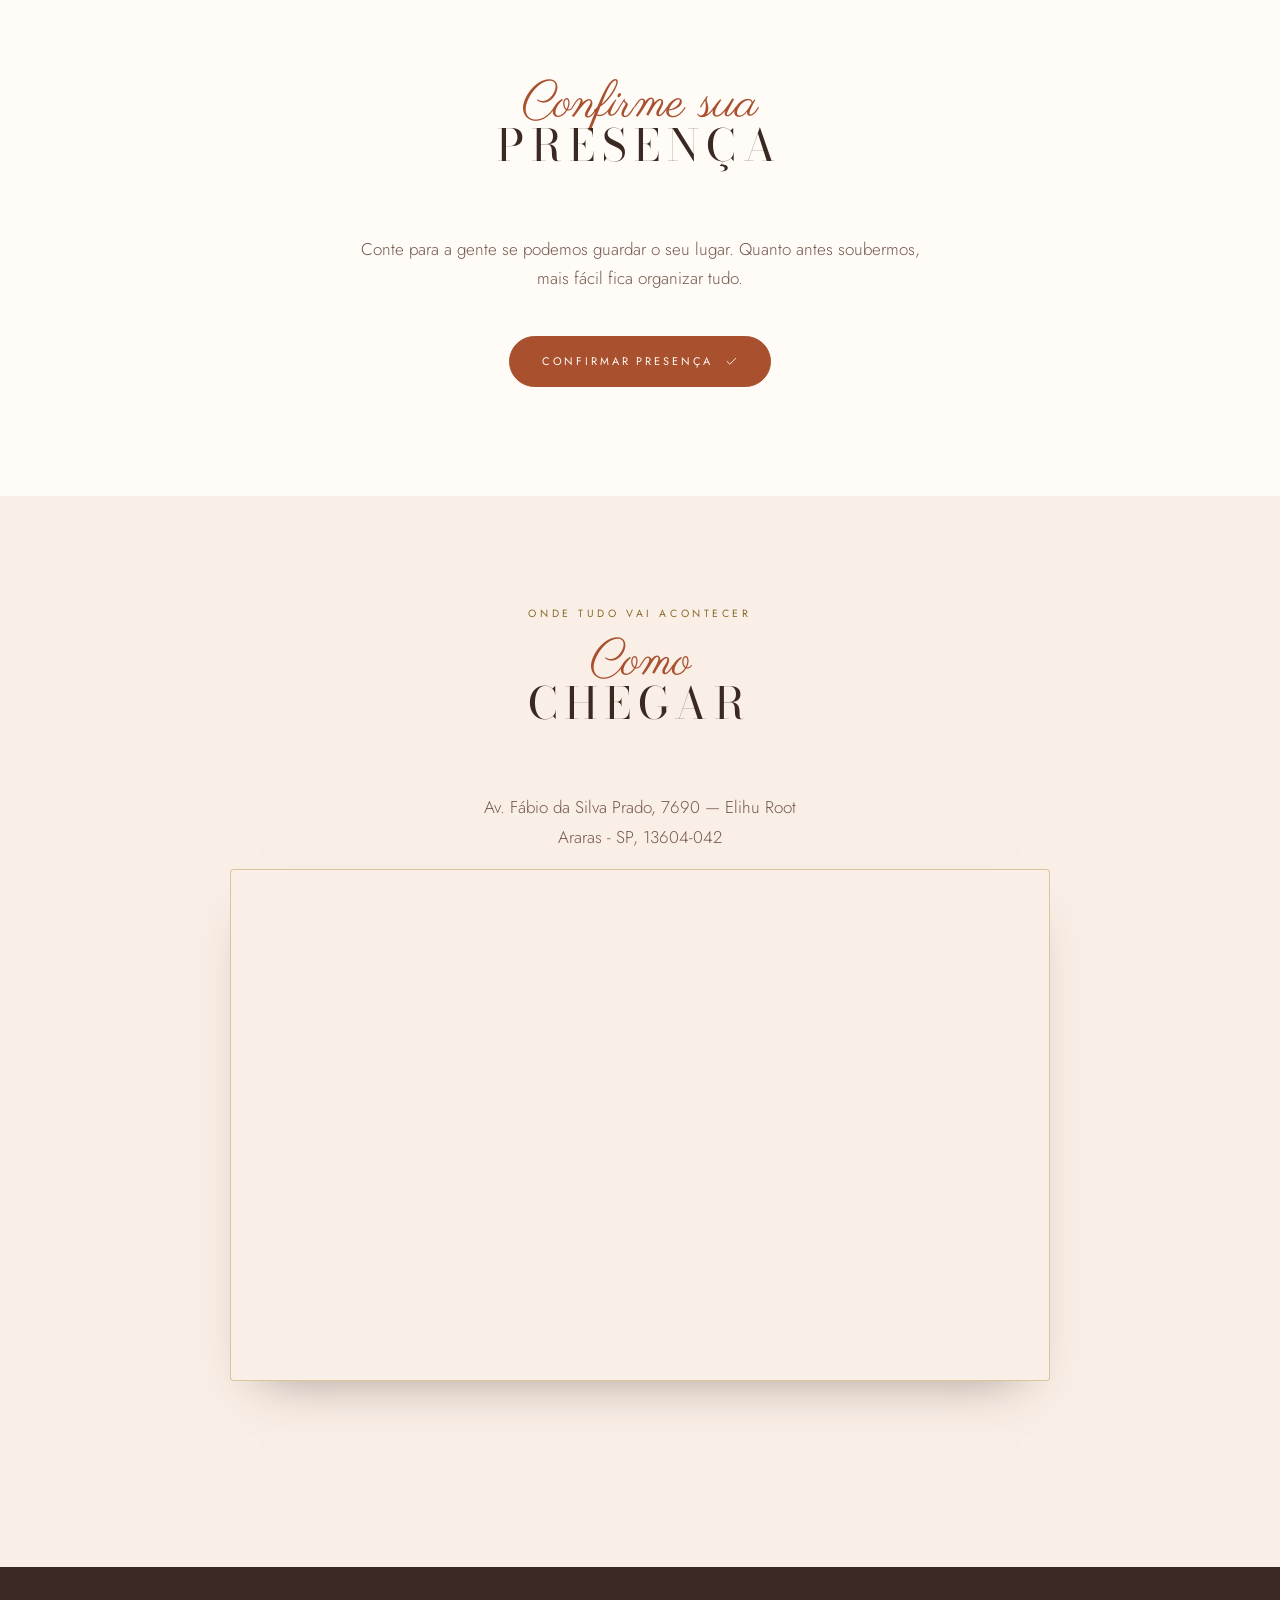
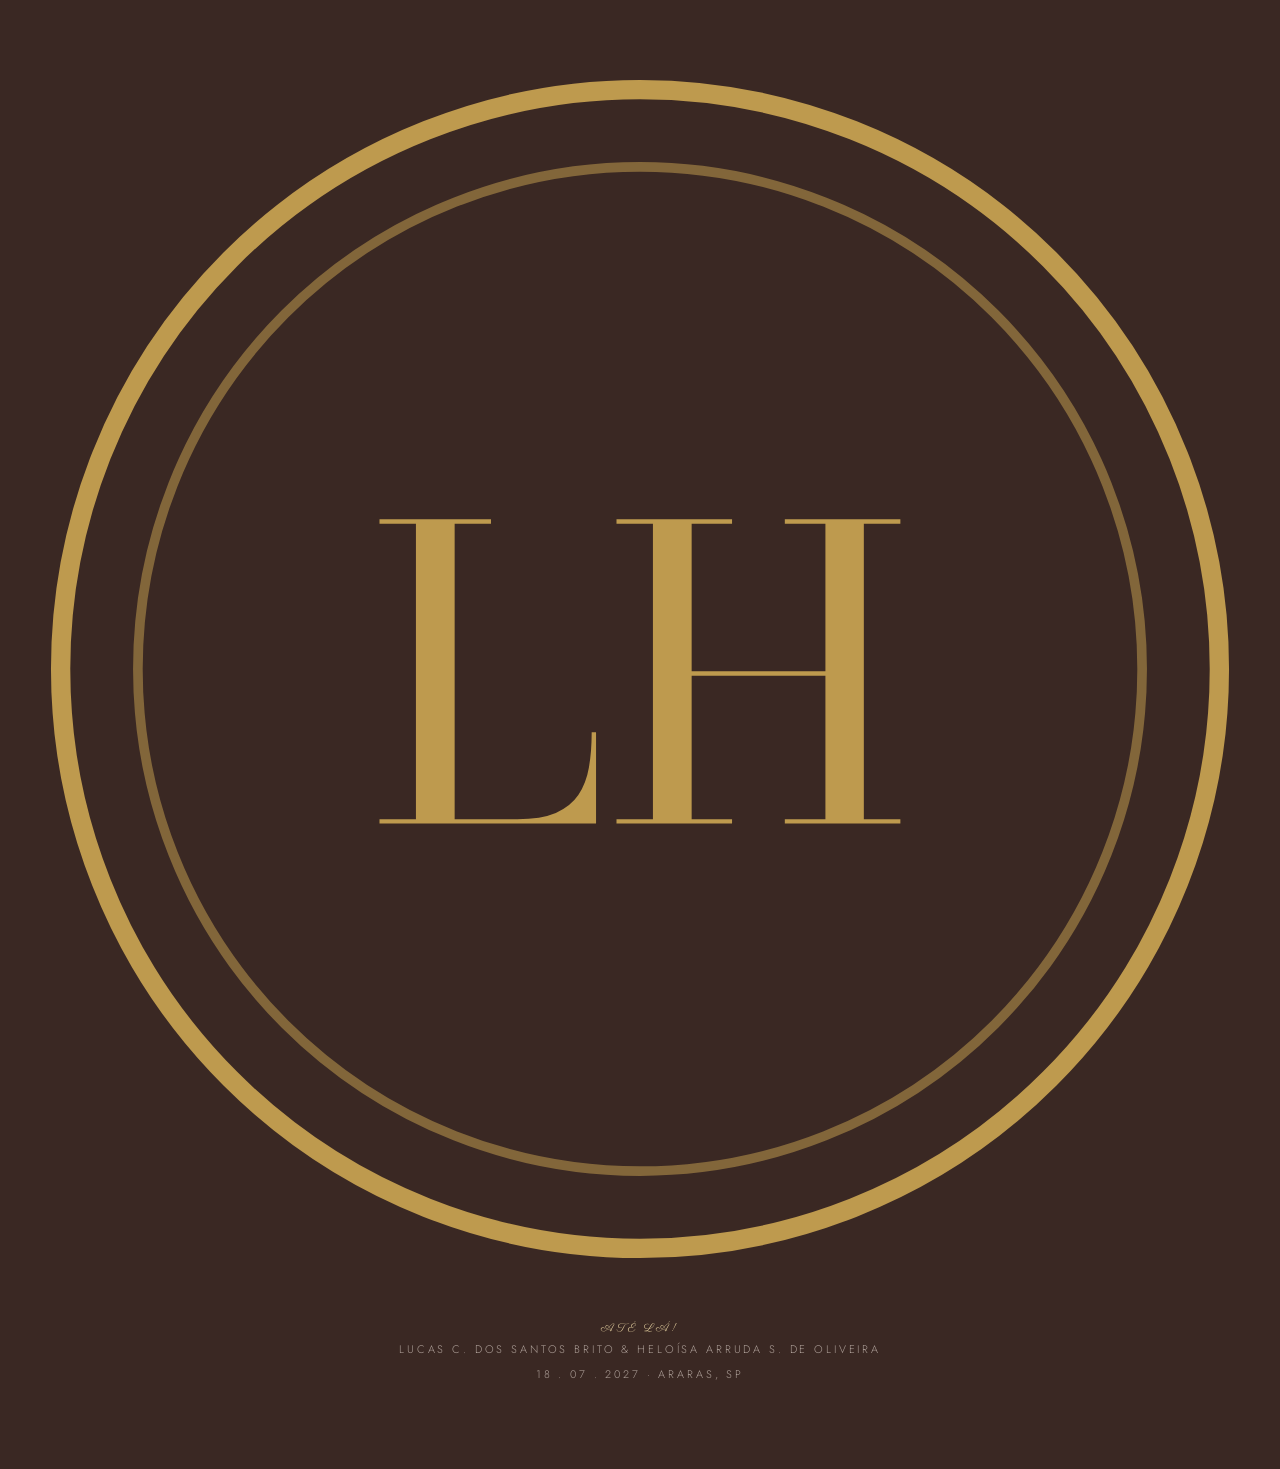
==== commit 99c48655: "Update convidados.html" ====
--- a/convidados.html
+++ b/convidados.html
@@ -749,9 +749,9 @@
   <div class="envelope centro">
 
     <div class="cartao-titulo revela">
-      <span class="rotulo">Aquele visto pelos seus olhos</span>
       <p class="script">Registre o</p>
       <h2 class="titulo">Momento</h2>
+       <span class="rotulo">Através de seus olhos</span>
     </div>
 
     <div class="revela" style="max-width:620px;margin-inline:auto">
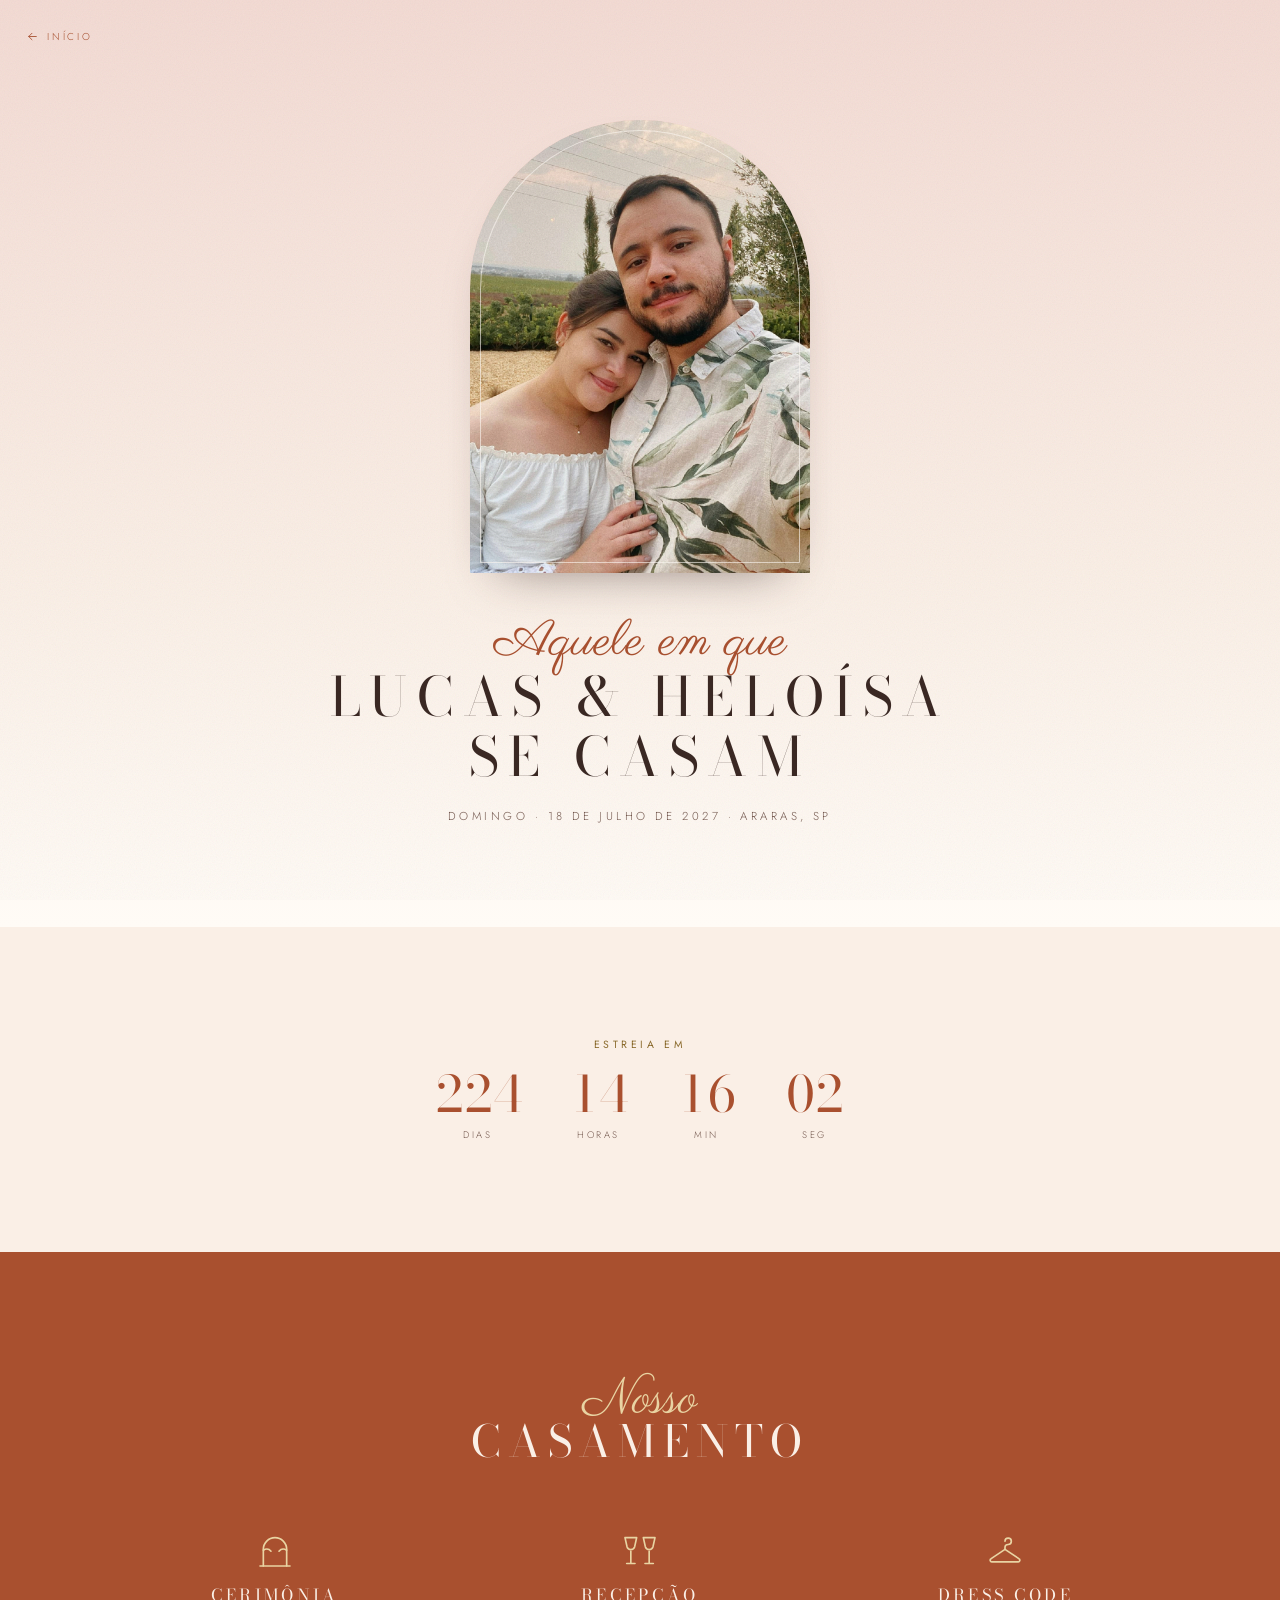
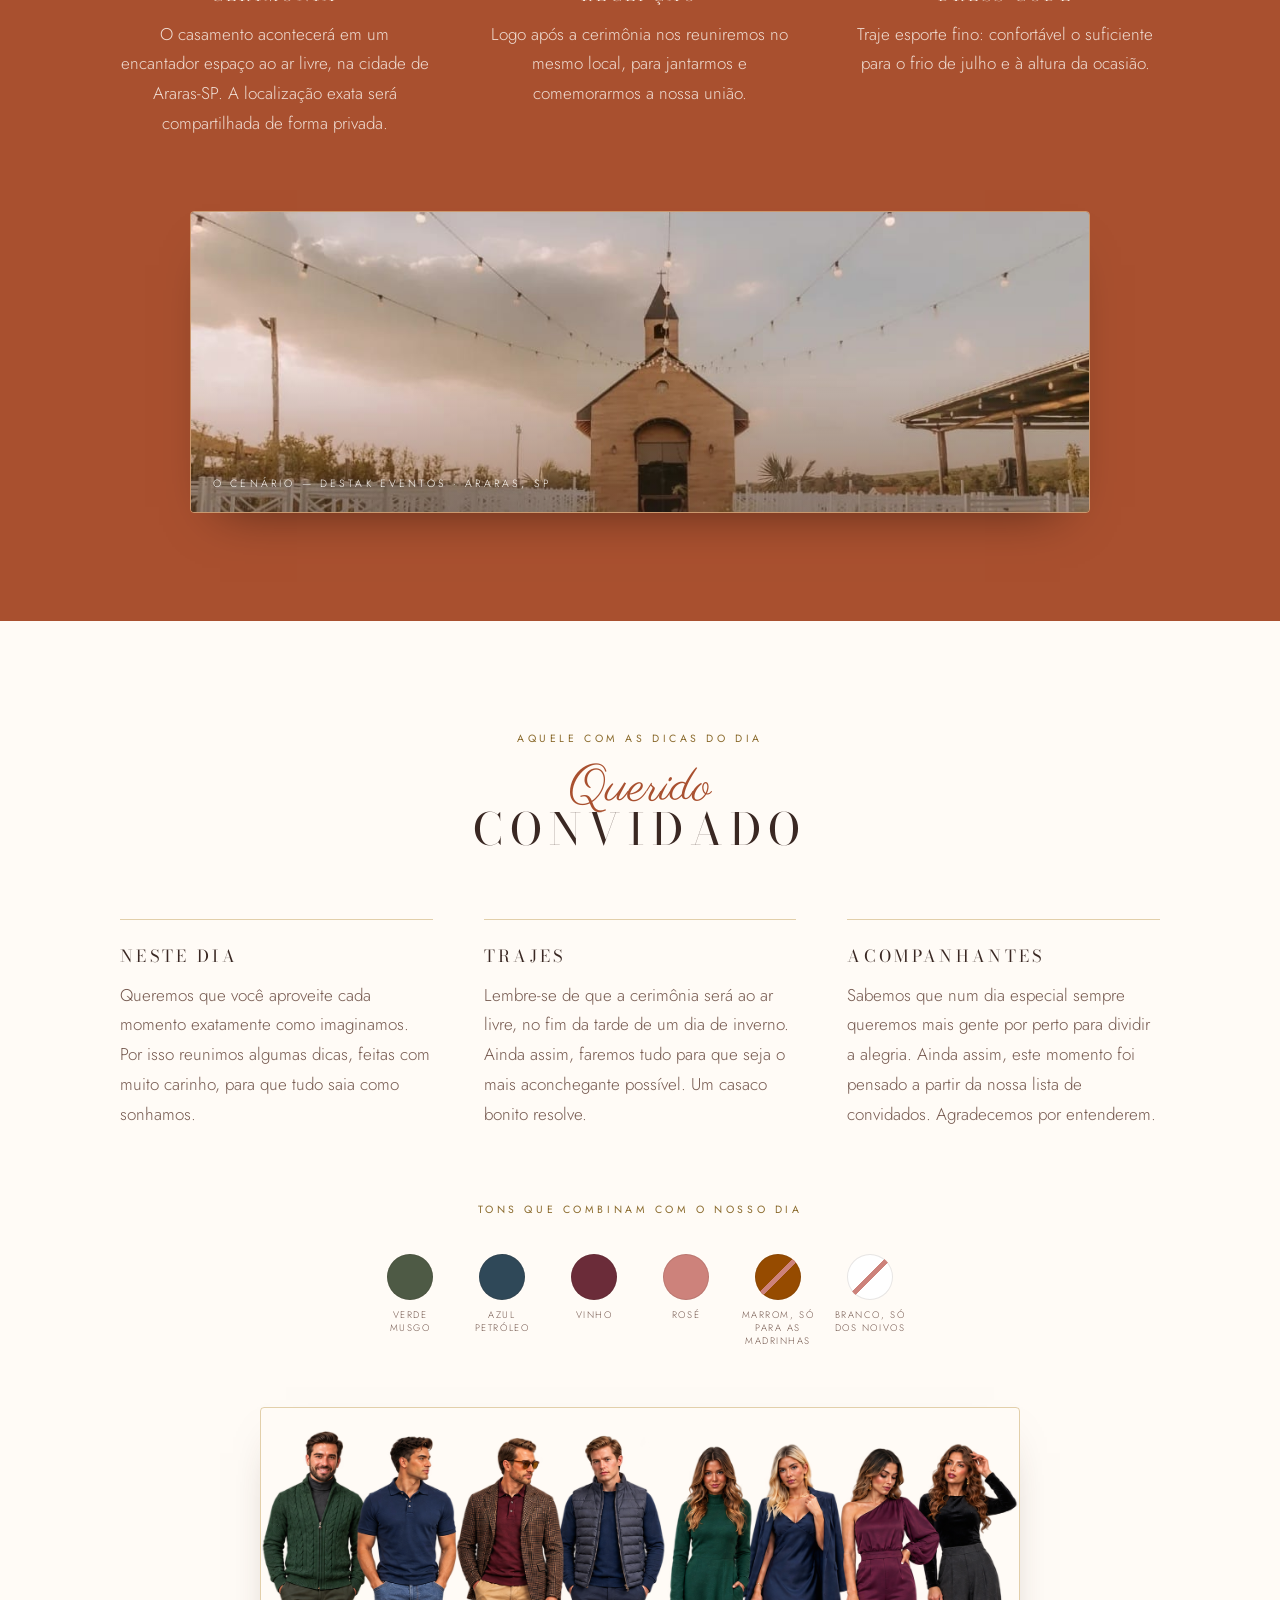
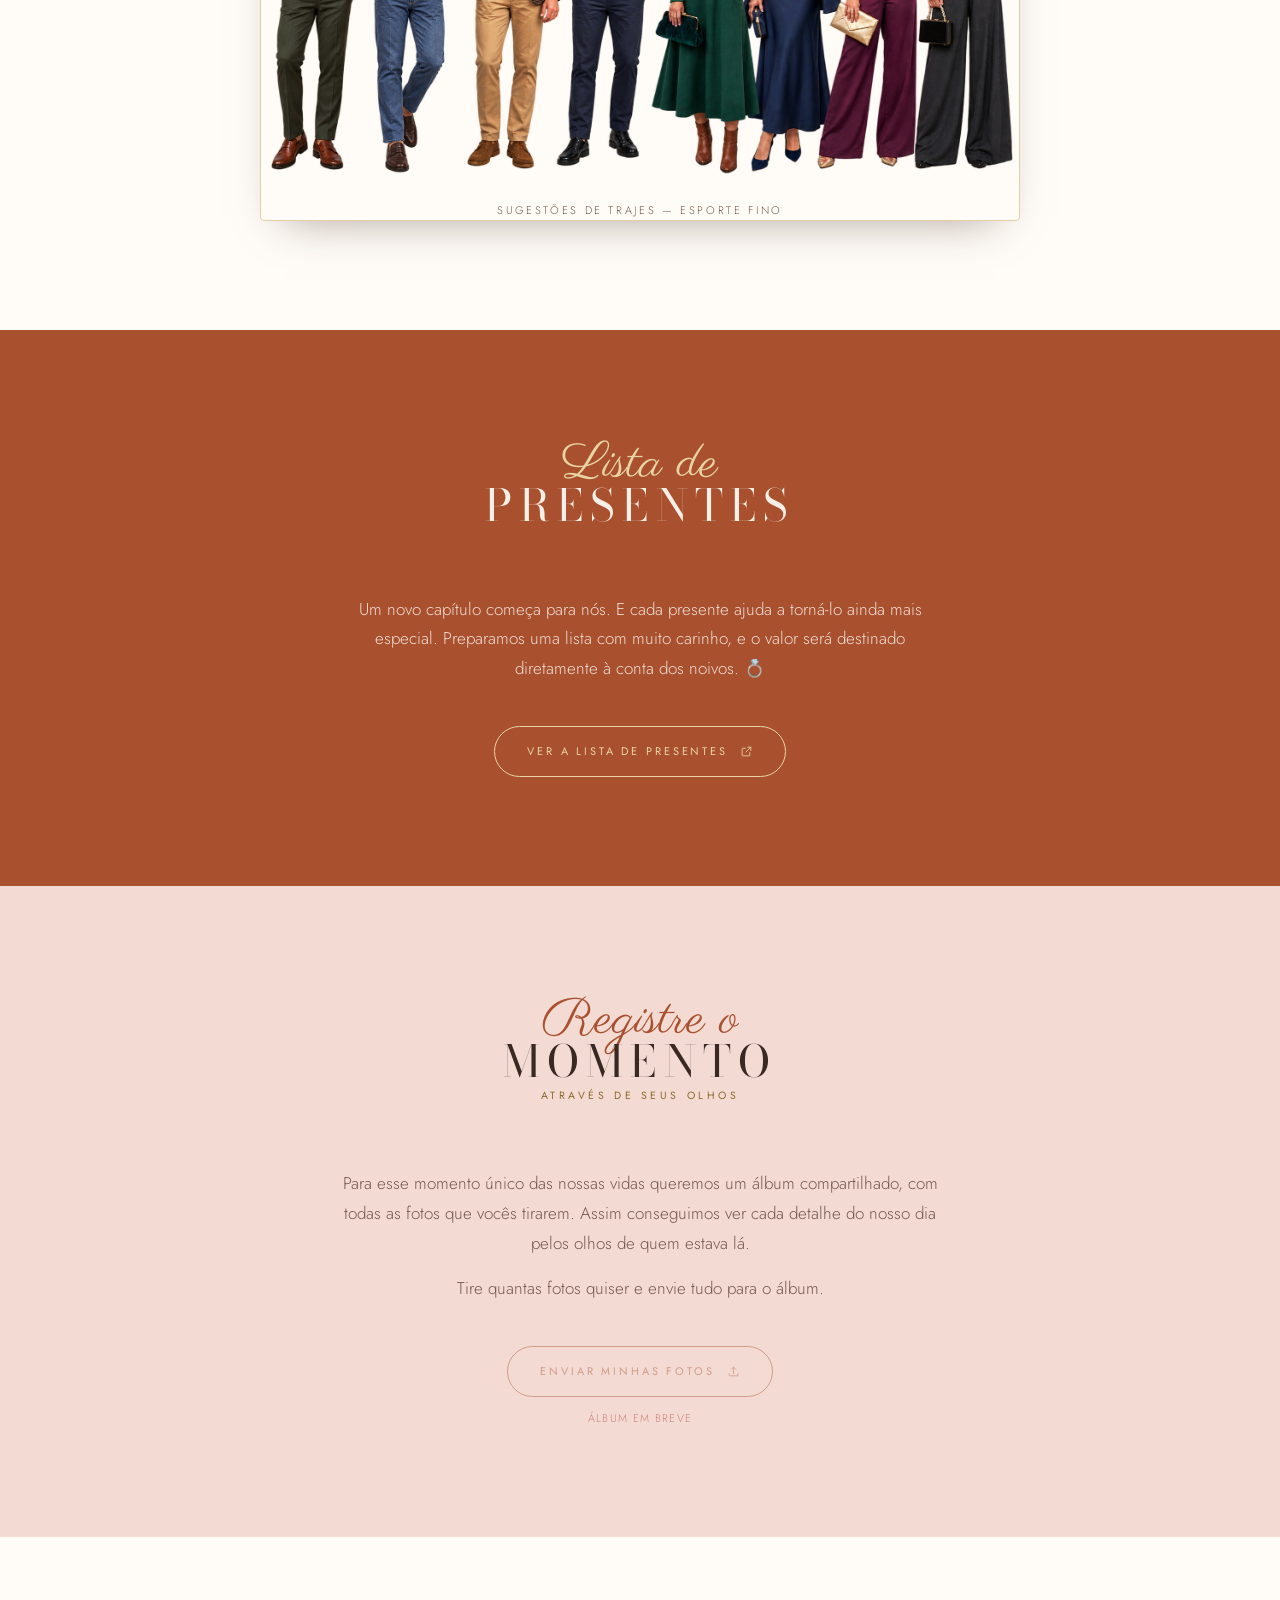
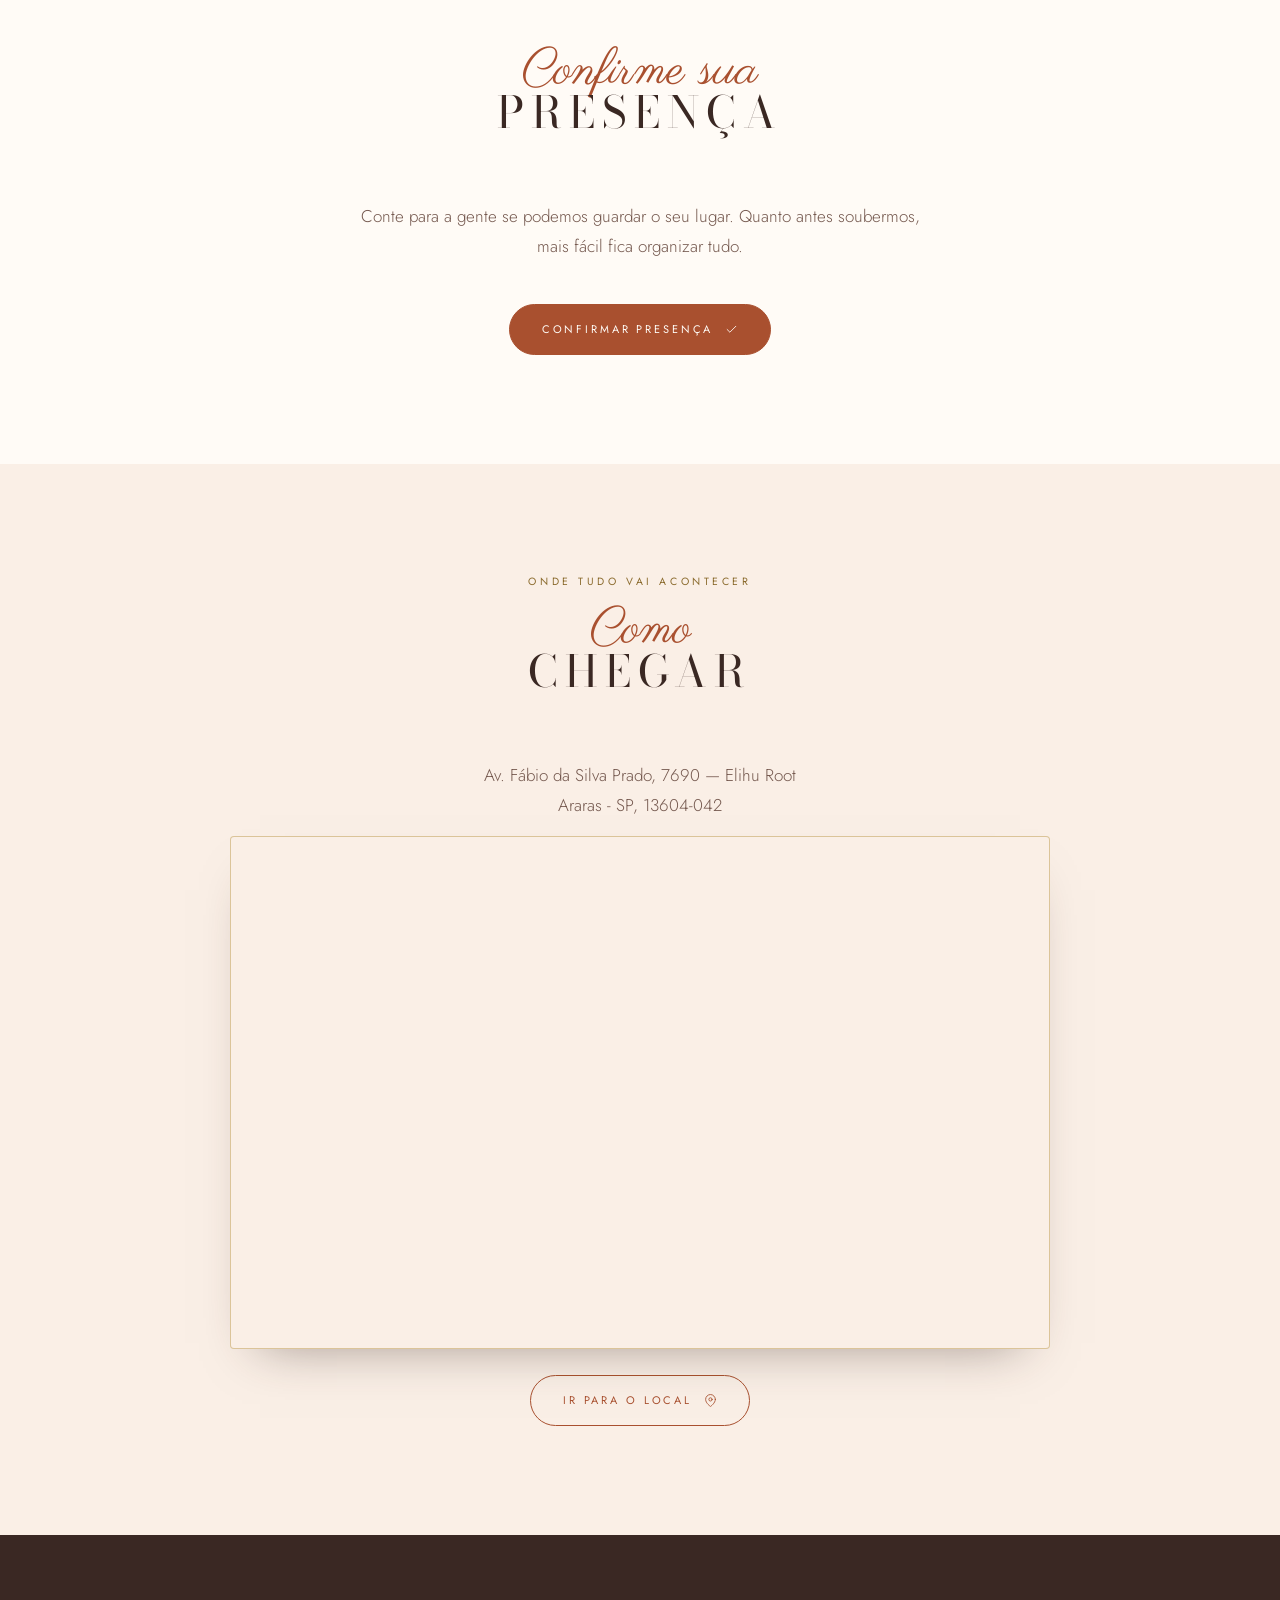
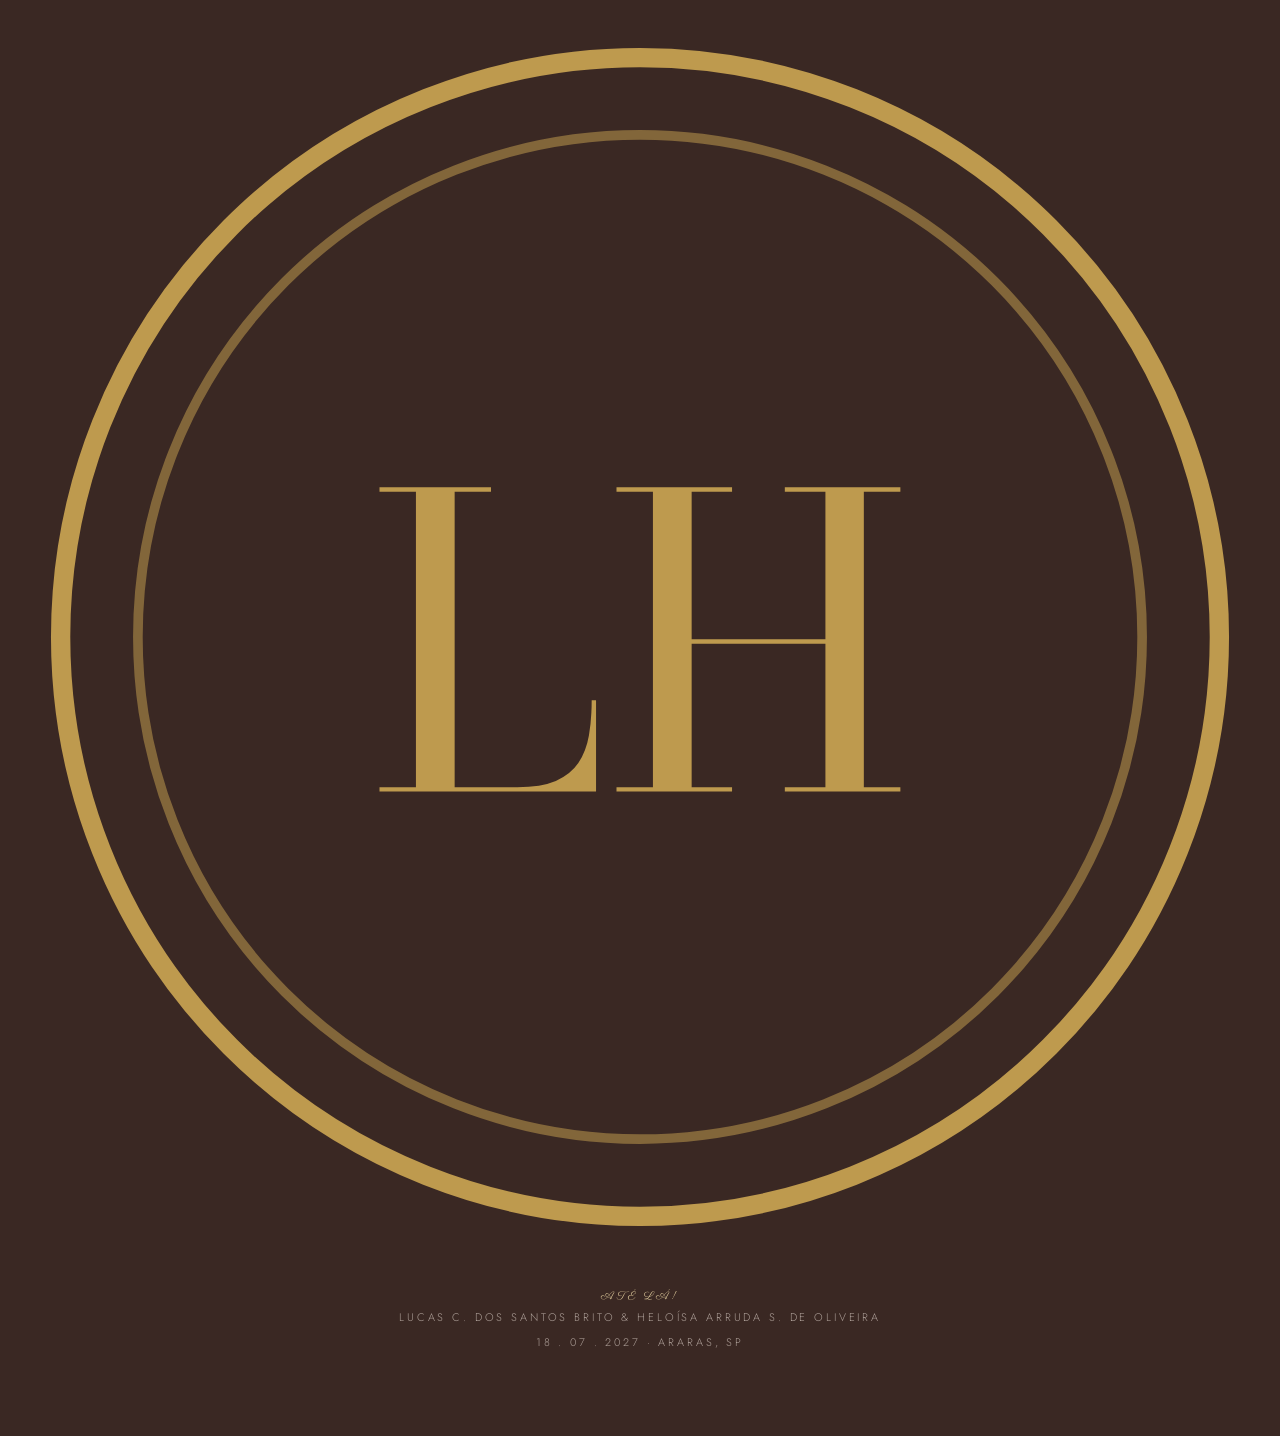
==== commit 889278b8: "Update convidados.html" ====
--- a/convidados.html
+++ b/convidados.html
@@ -727,13 +727,12 @@
   <div class="envelope centro">
 
     <div class="cartao-titulo revela">
-      <span class="rotulo">Para o cenário da próxima temporada</span>
-      <p class="script">Aquele com os</p>
+      <p class="script">Lista de</p>
       <h2 class="titulo">Presentes</h2>
     </div>
 
     <div class="revela" style="max-width:600px;margin-inline:auto">
-      <p class="texto">A sua presença já é o maior presente. Mas se quiser nos ajudar a montar o cenário da nossa próxima temporada, a nossa lista está aqui. O pagamento vai direto para a conta dos noivos.</p>
+      <p class="texto">Um novo capítulo começa para nós. E cada presente ajuda a torná-lo ainda mais especial. Preparamos uma lista com muito carinho, e o valor será destinado diretamente à conta dos noivos. 💍</p>
       <a class="botao botao-claro" data-link="presentes">
         Ver a lista de presentes
         <svg viewBox="0 0 24 24" fill="none" stroke="currentColor" stroke-width="1.6" stroke-linecap="round" stroke-linejoin="round" aria-hidden="true"><path d="M14 4h6v6M20 4l-9 9M18 14v5a1 1 0 0 1-1 1H5a1 1 0 0 1-1-1V7a1 1 0 0 1 1-1h5"/></svg>
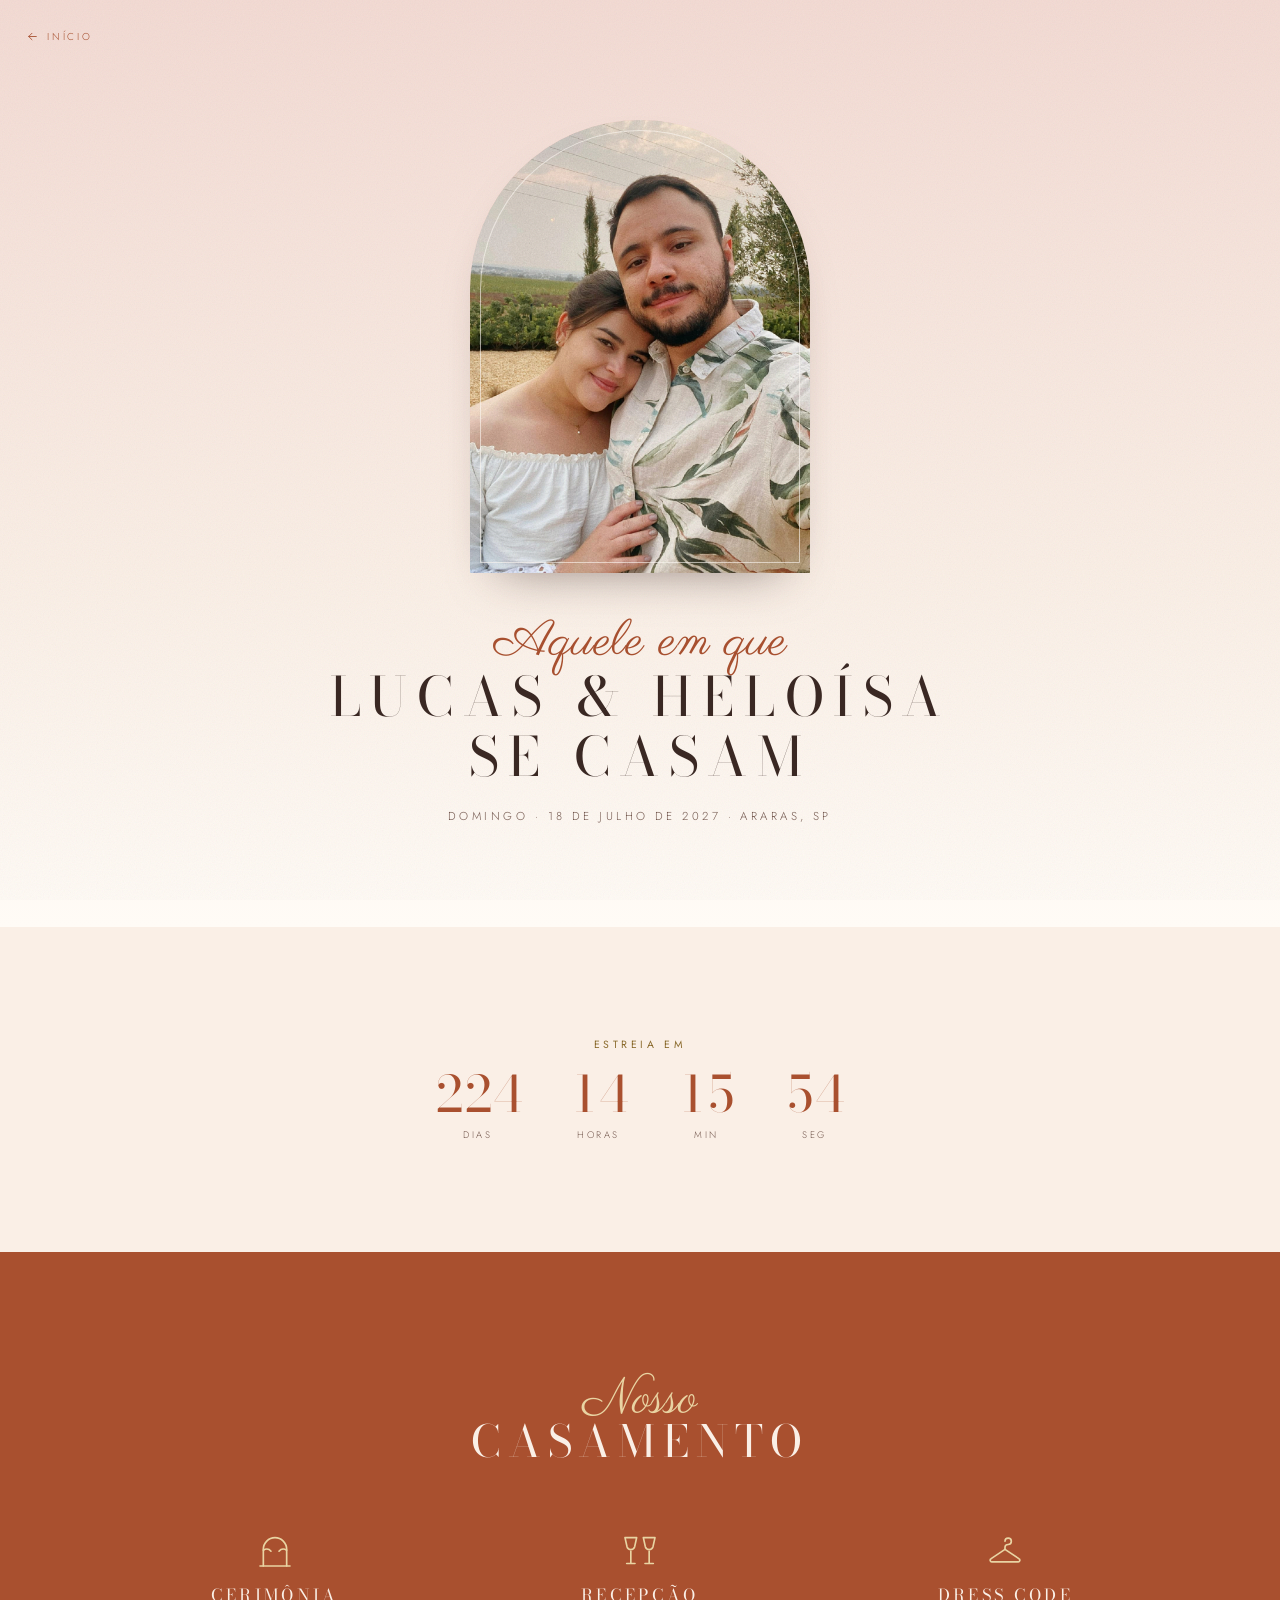
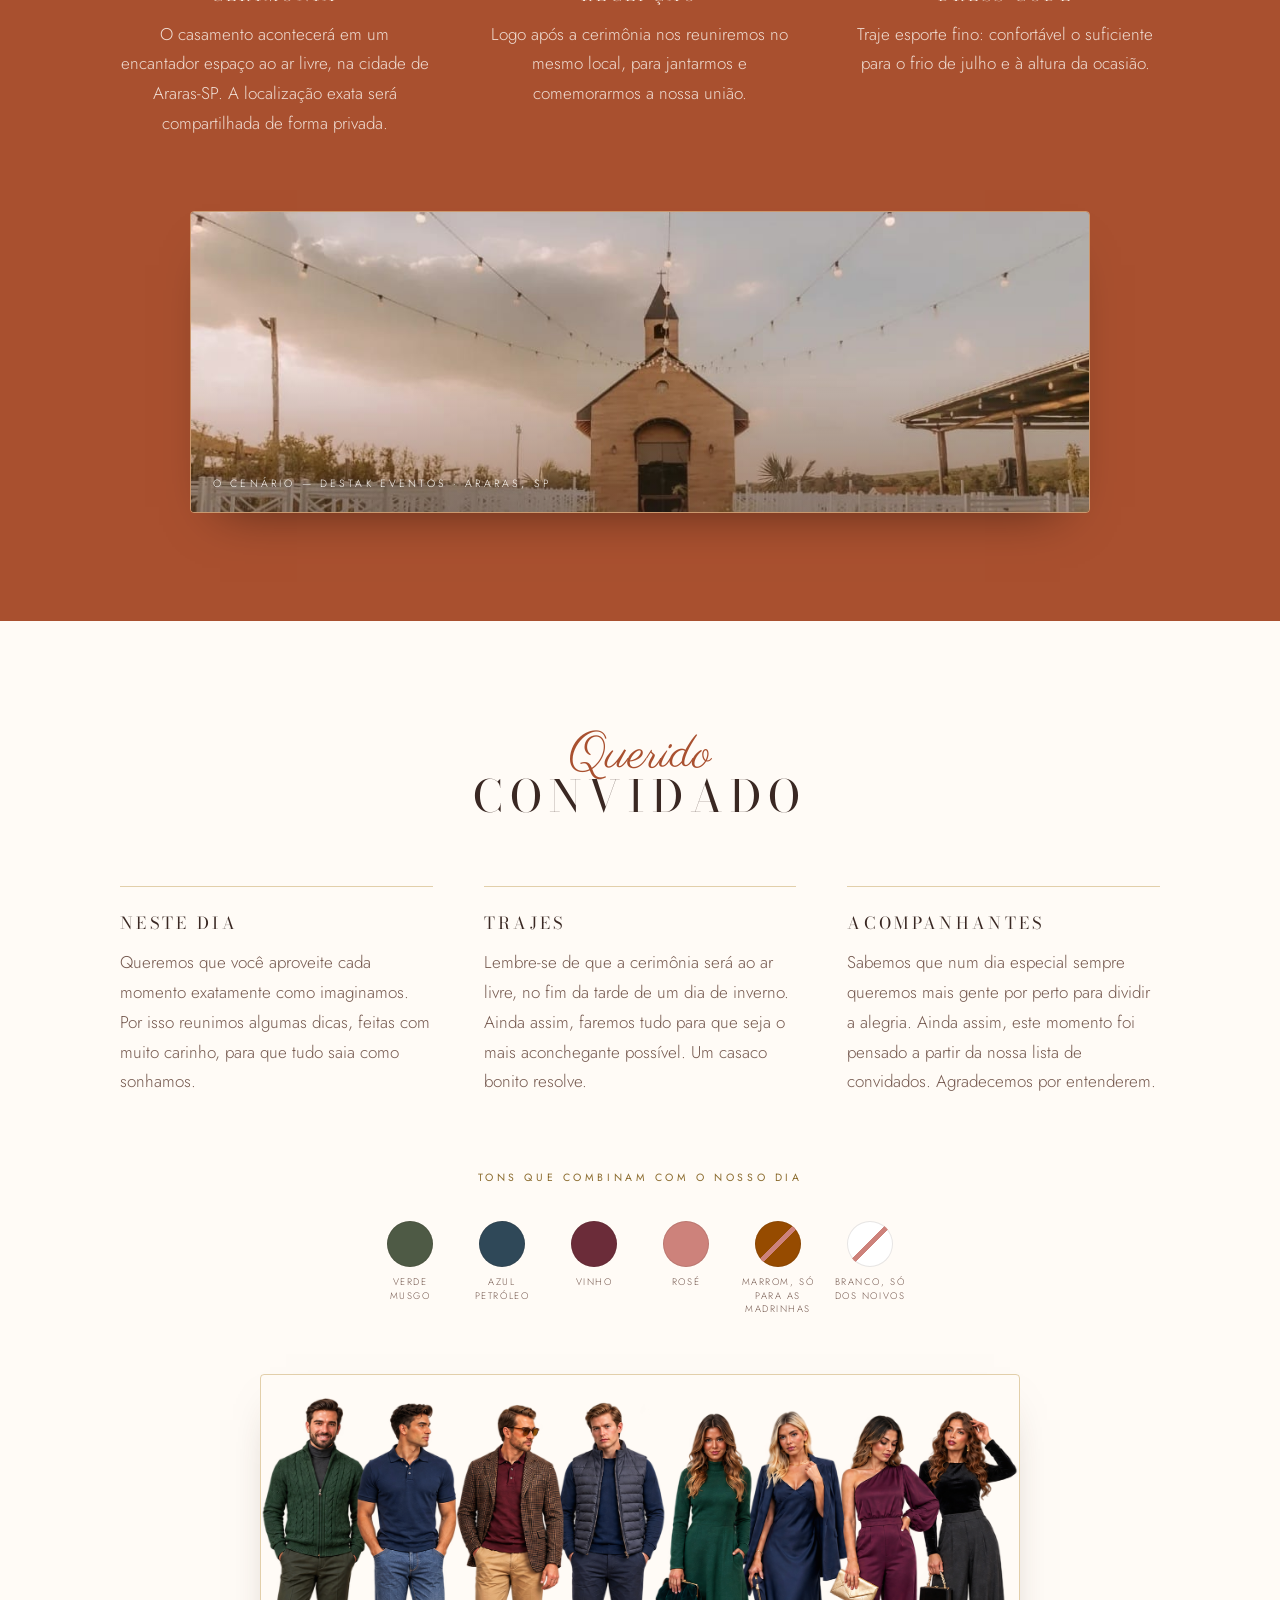
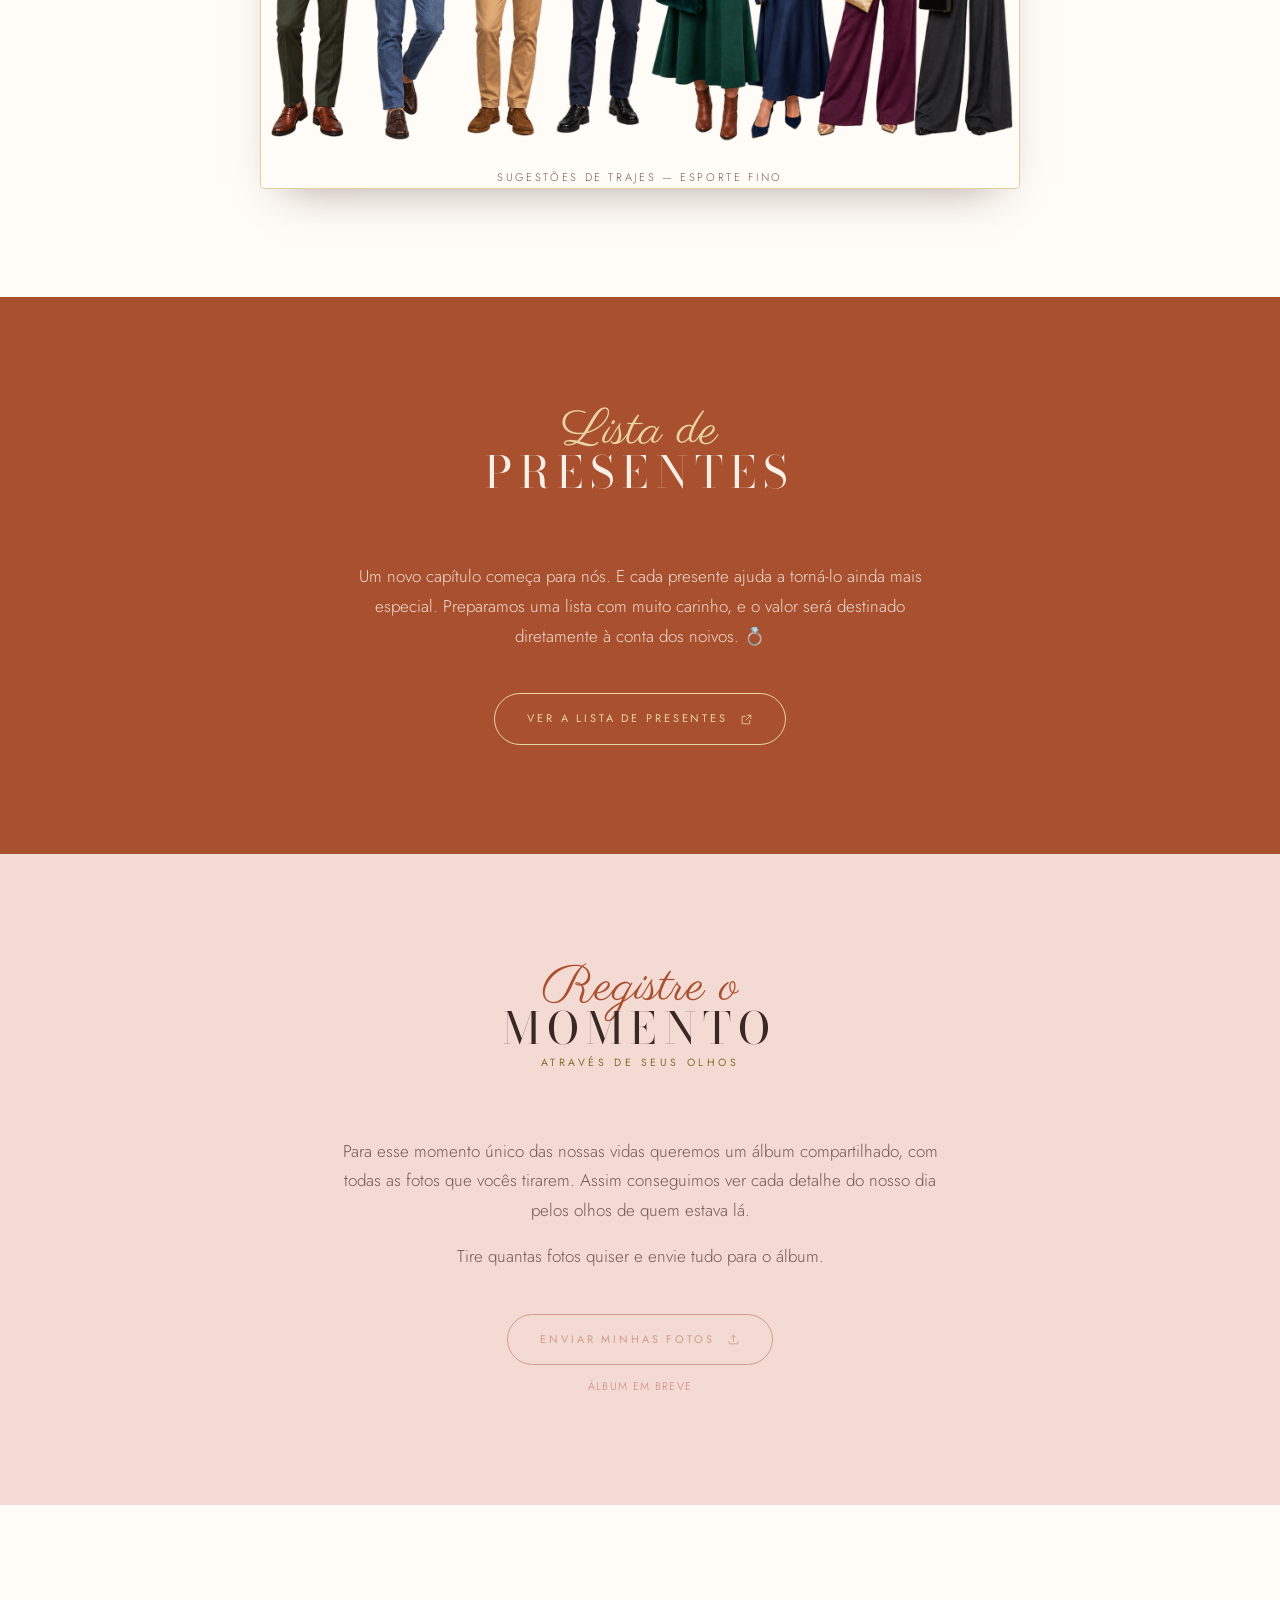
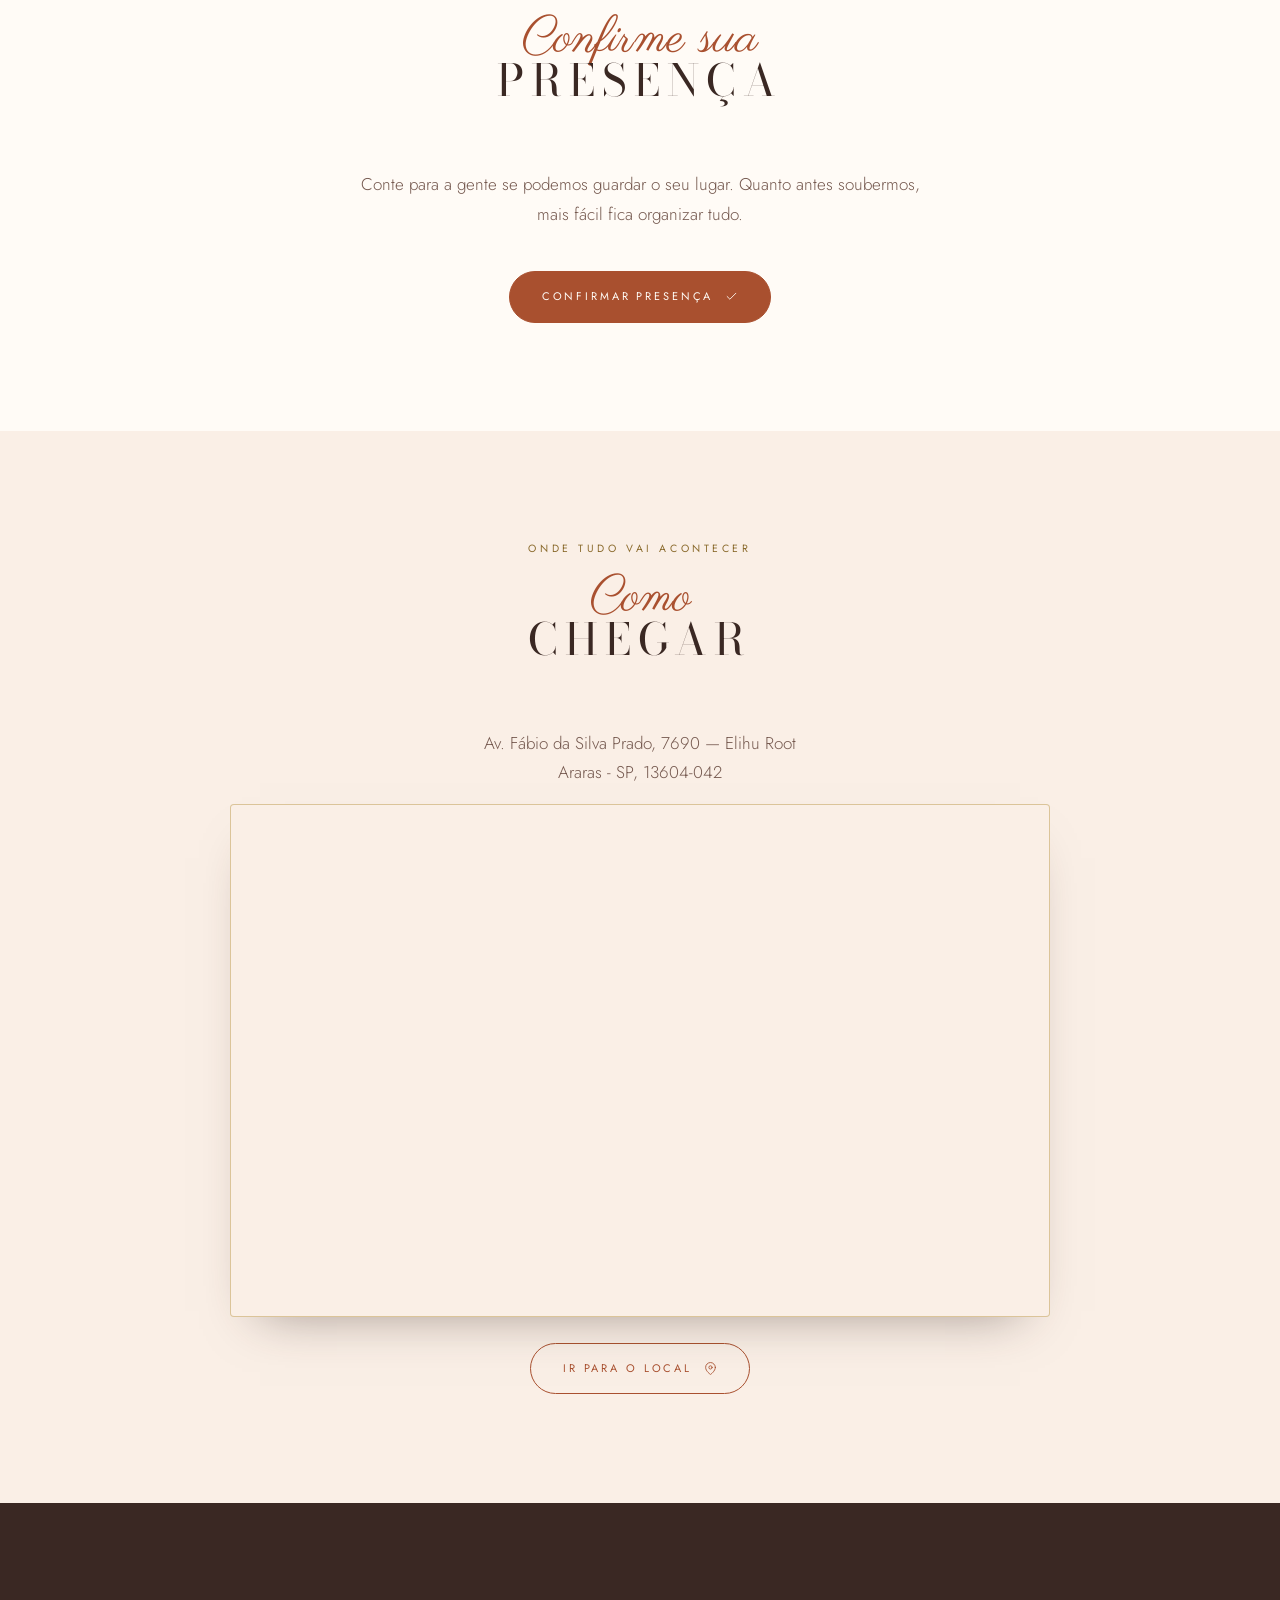
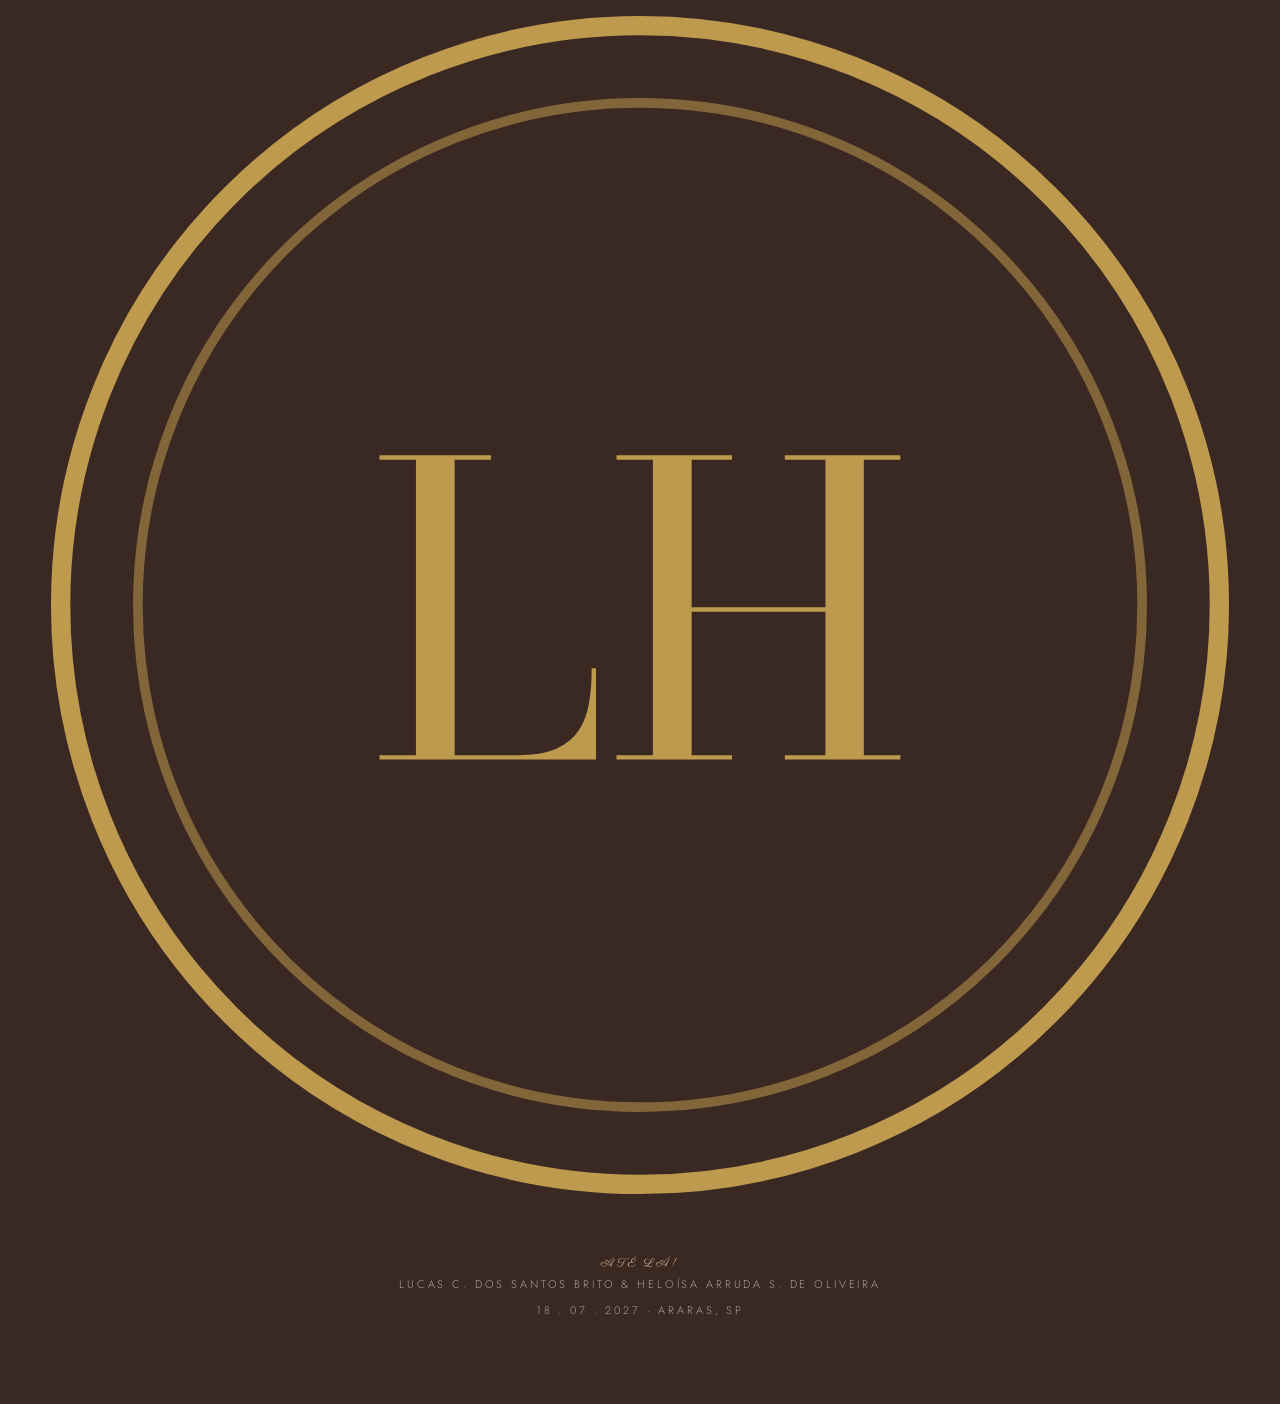
==== commit d0bffa56: "Update convidados.html" ====
--- a/convidados.html
+++ b/convidados.html
@@ -678,7 +678,6 @@
   <div class="envelope">
 
     <div class="cartao-titulo revela">
-      <span class="rotulo">Aquele com as dicas do dia</span>
       <p class="script">Querido</p>
       <h2 class="titulo">Convidado</h2>
     </div>
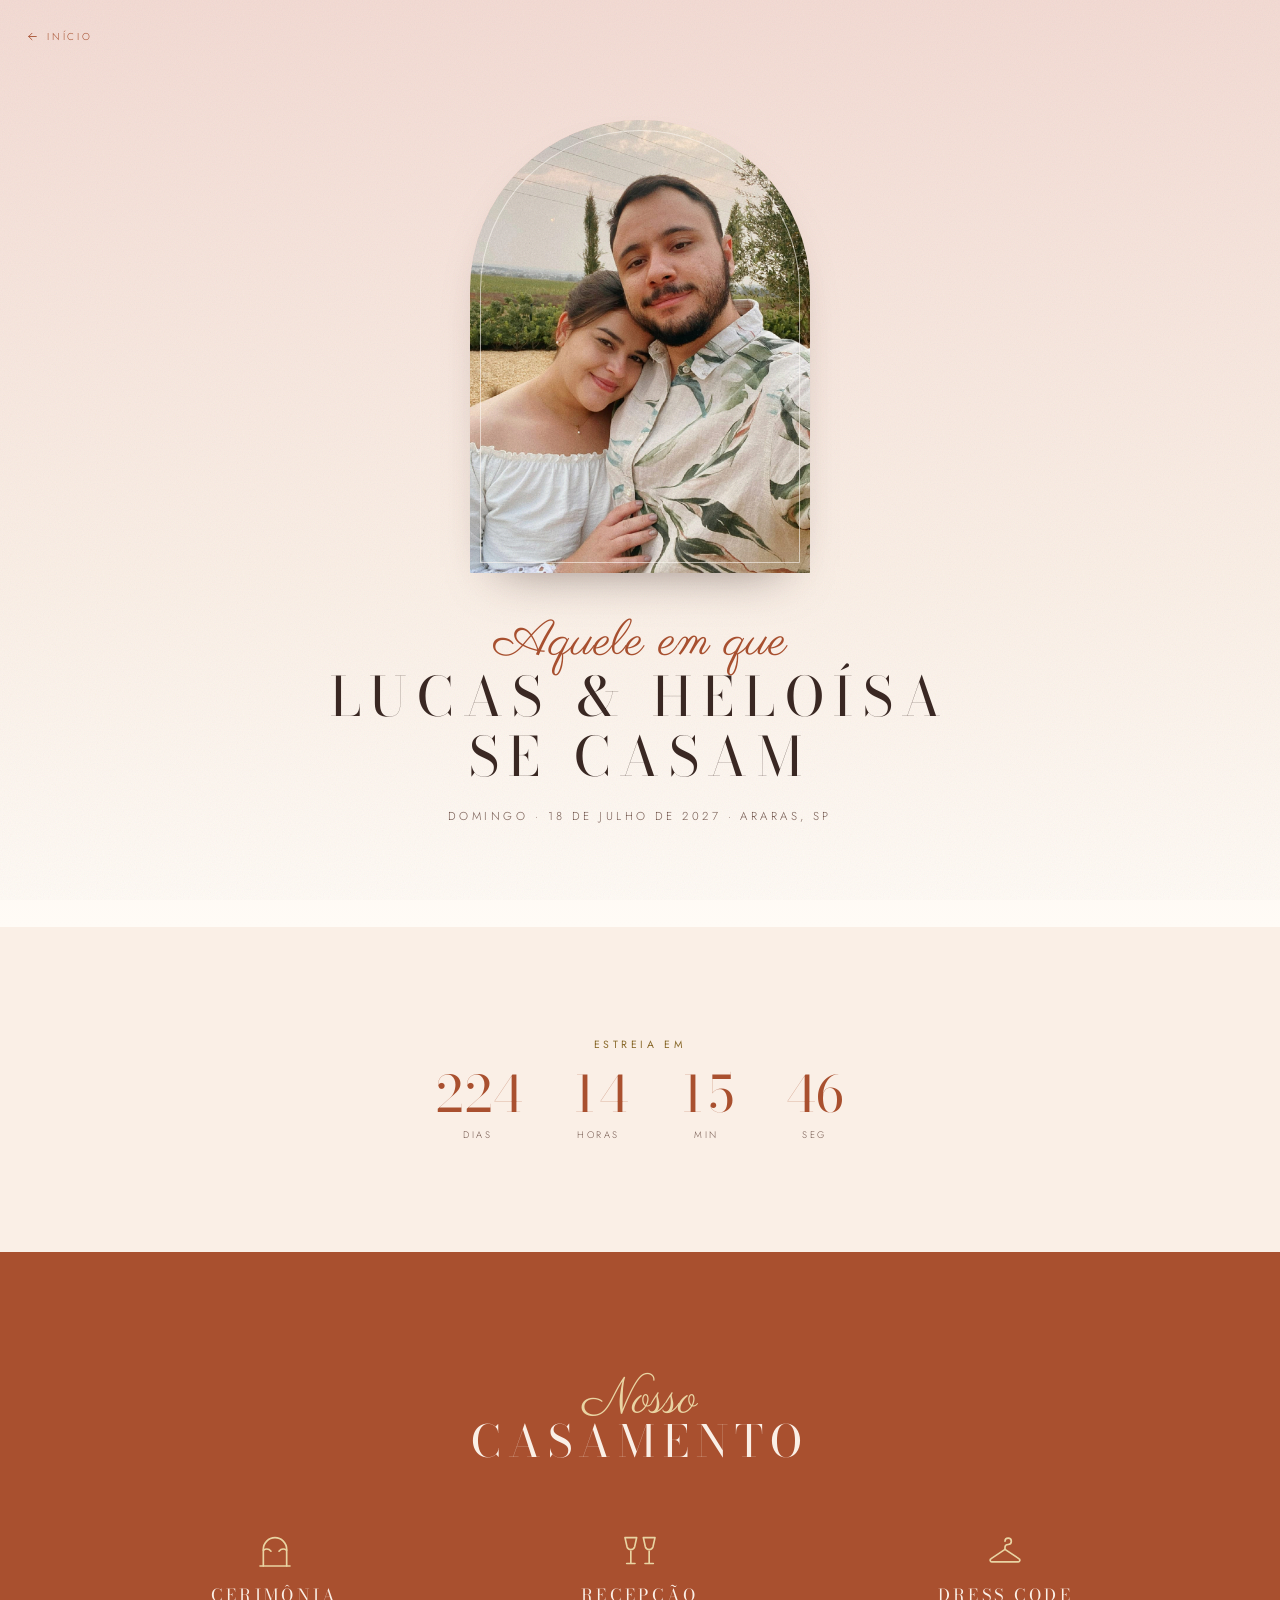
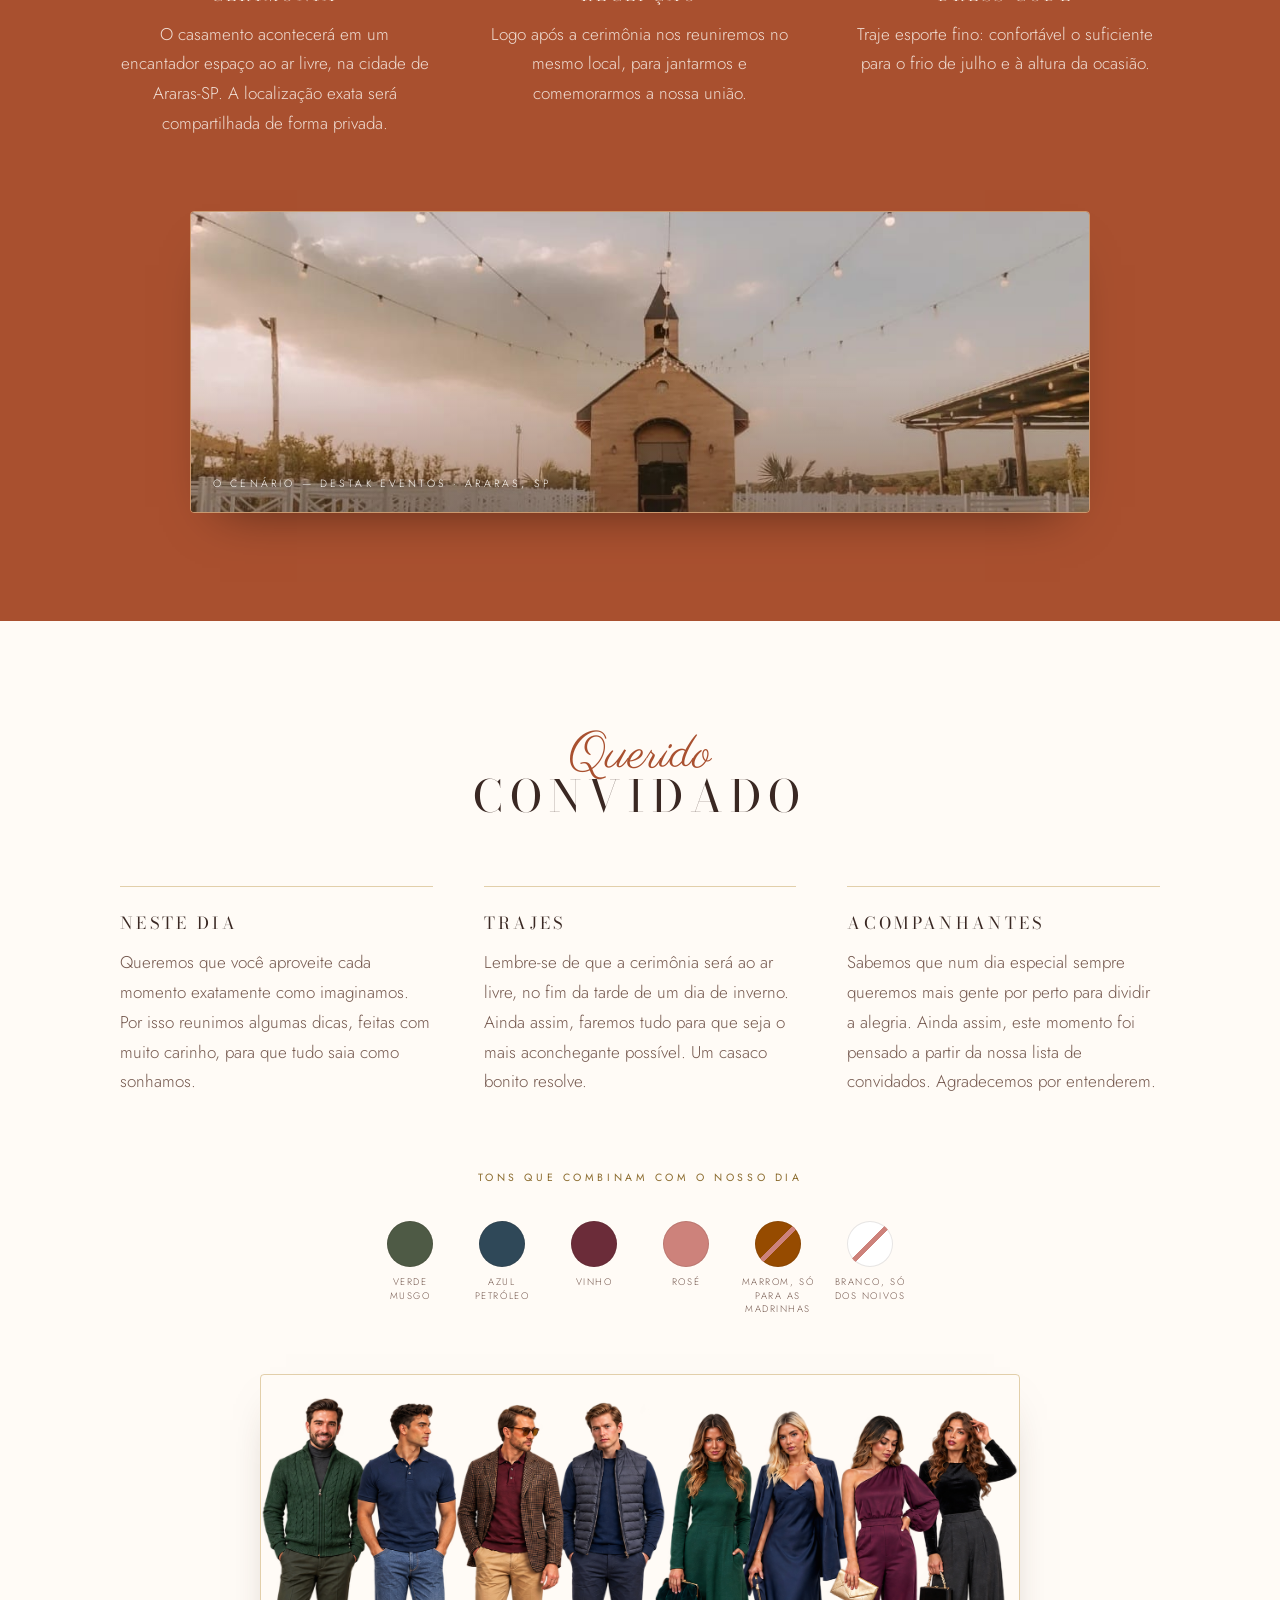
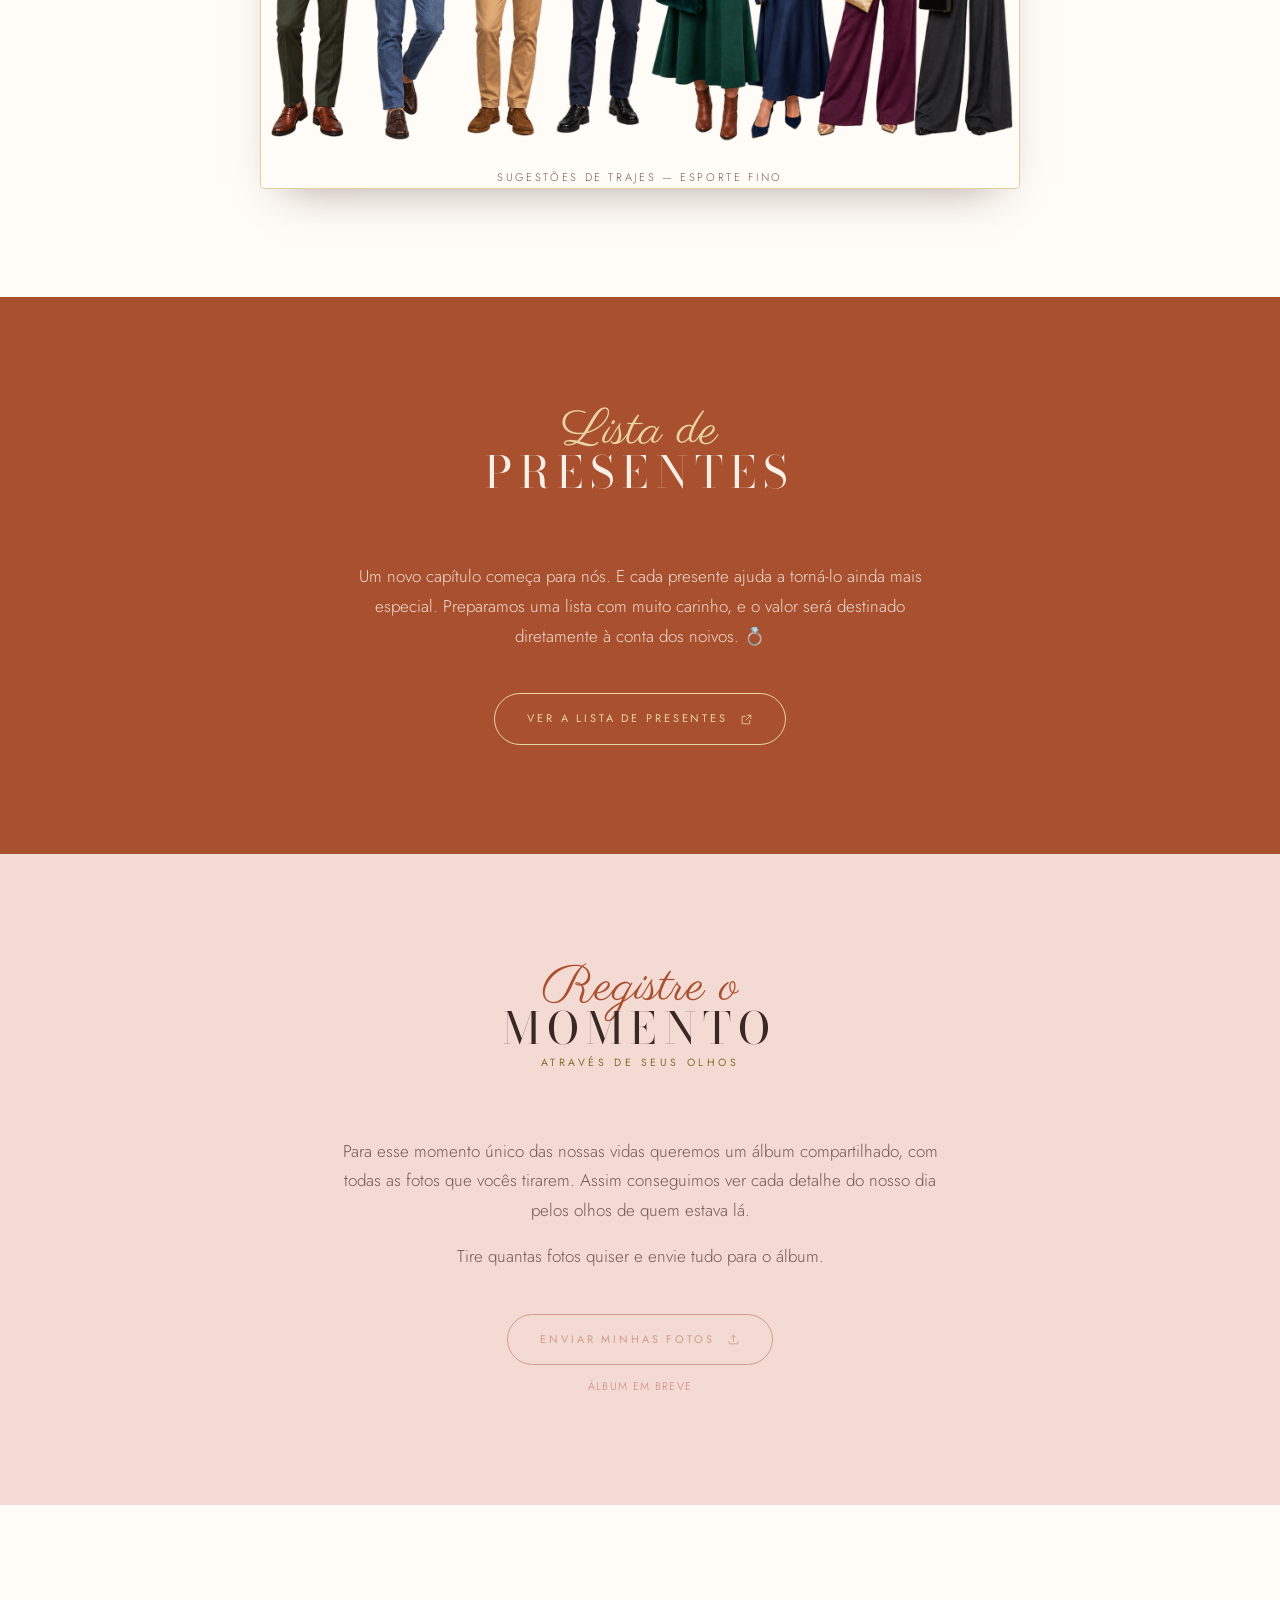
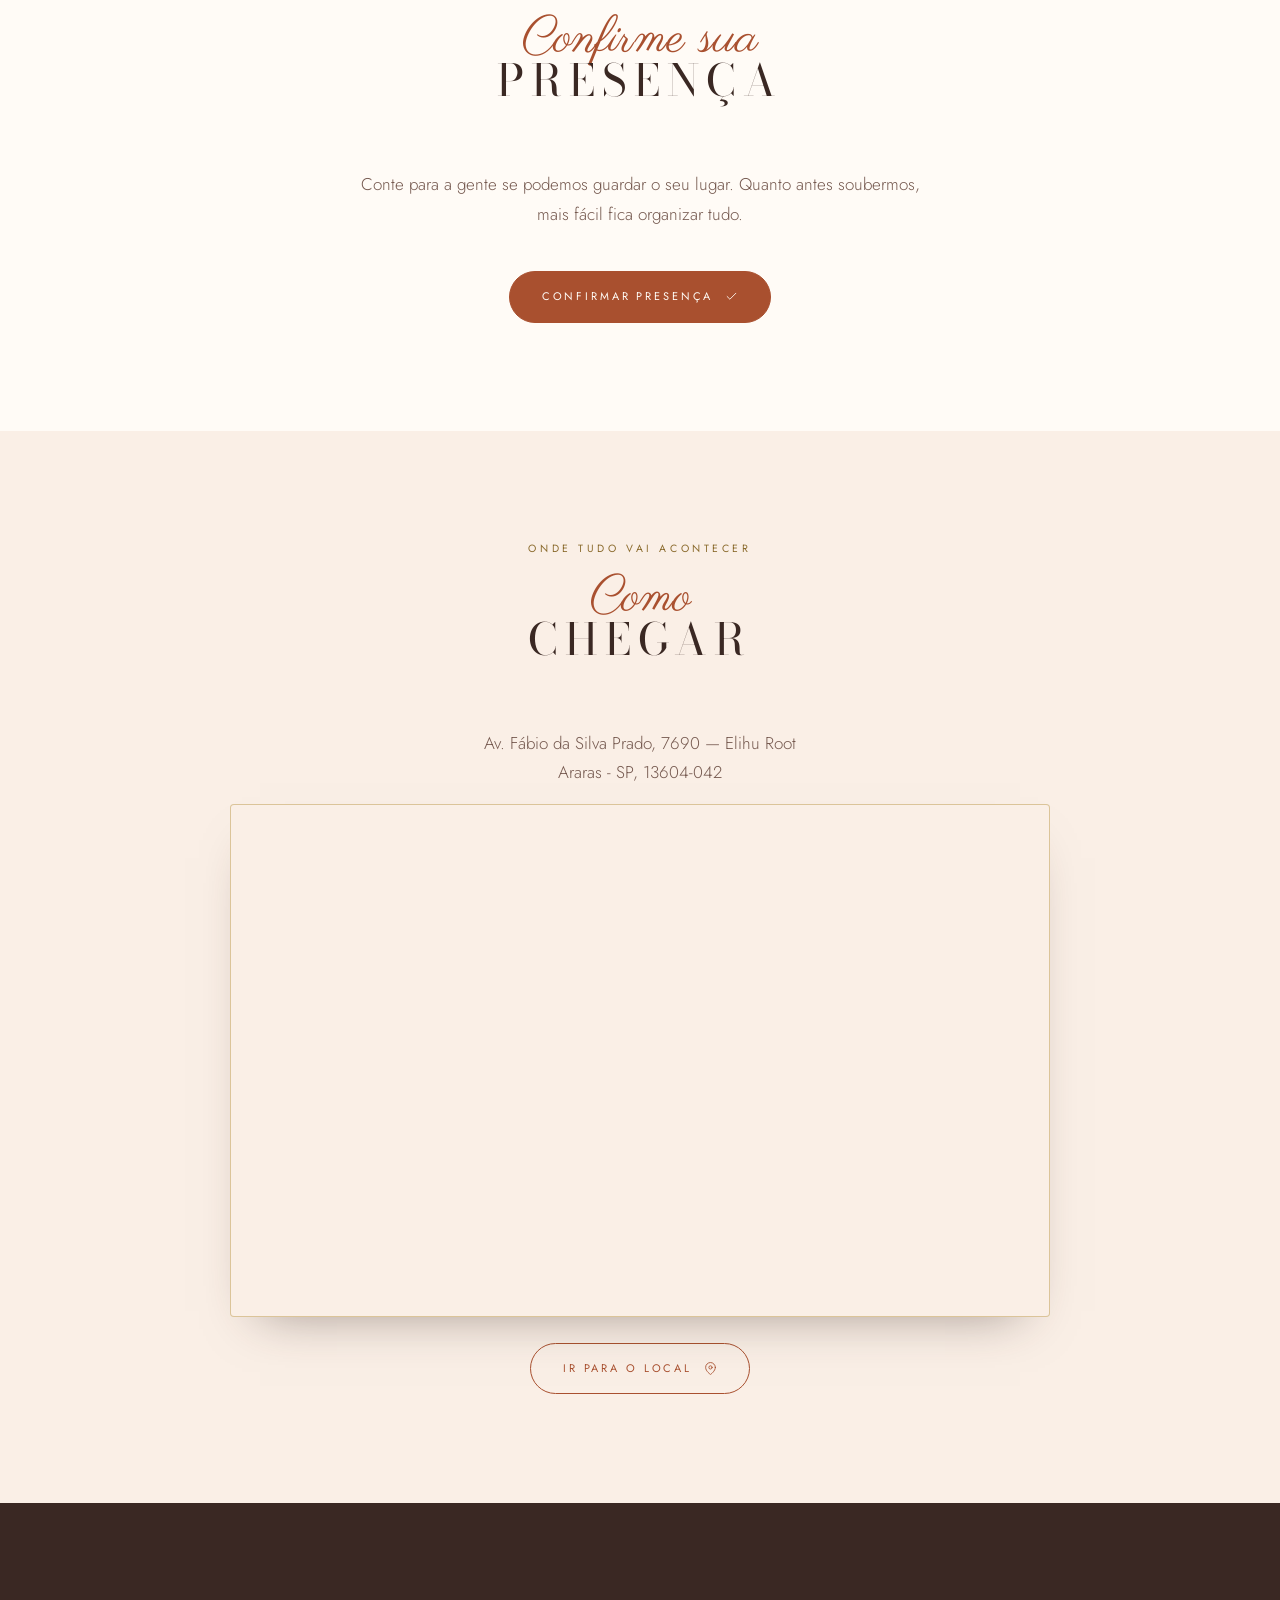
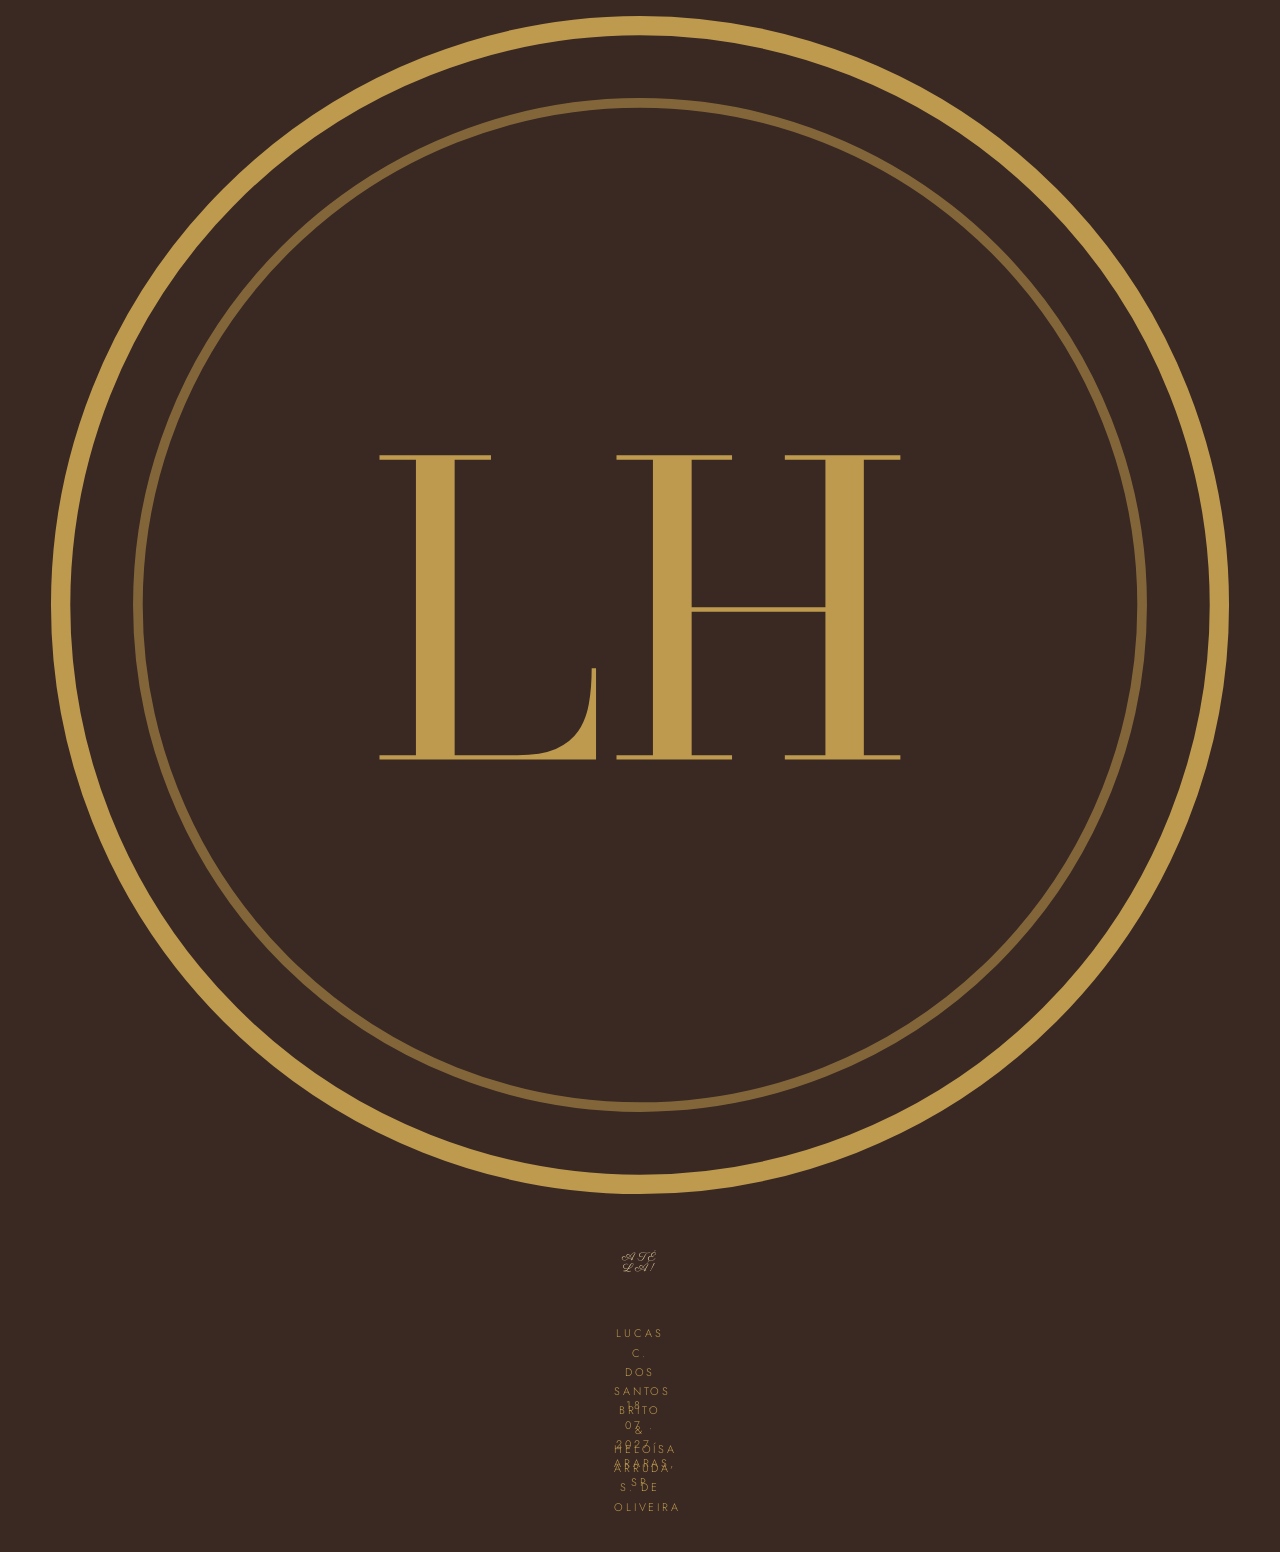
==== commit 9dcd8f2a: "Update convidados.html" ====
--- a/convidados.html
+++ b/convidados.html
@@ -551,7 +551,13 @@
   font-size: 11px;
   letter-spacing: .26em;
   text-transform: uppercase;
-  color: rgba(250, 239, 230, .6);
+  color: var(--dourado);
+  width: 52px;
+  height: 52px;
+  max-width: 52px;
+  max-height: 52px;
+  margin: 0 auto 20px;
+  display: block;
 }
 
 /* =========================================================
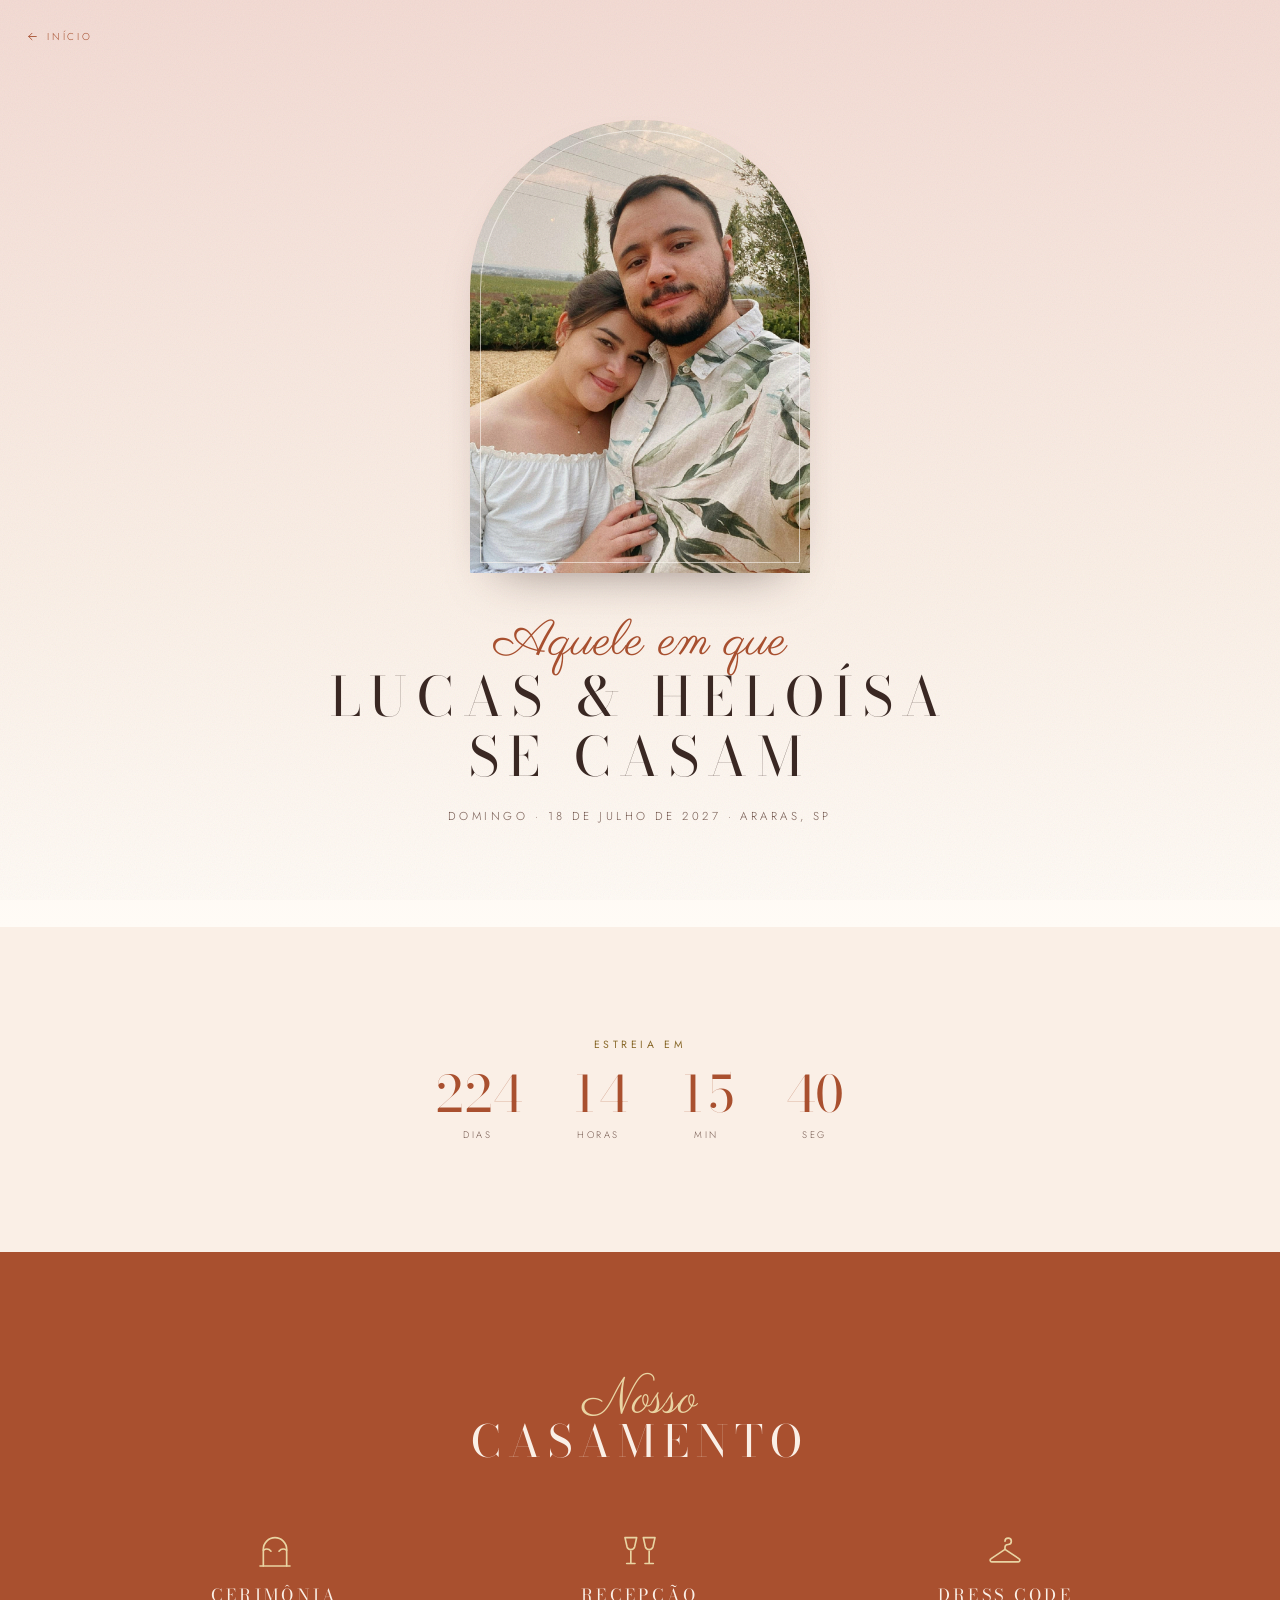
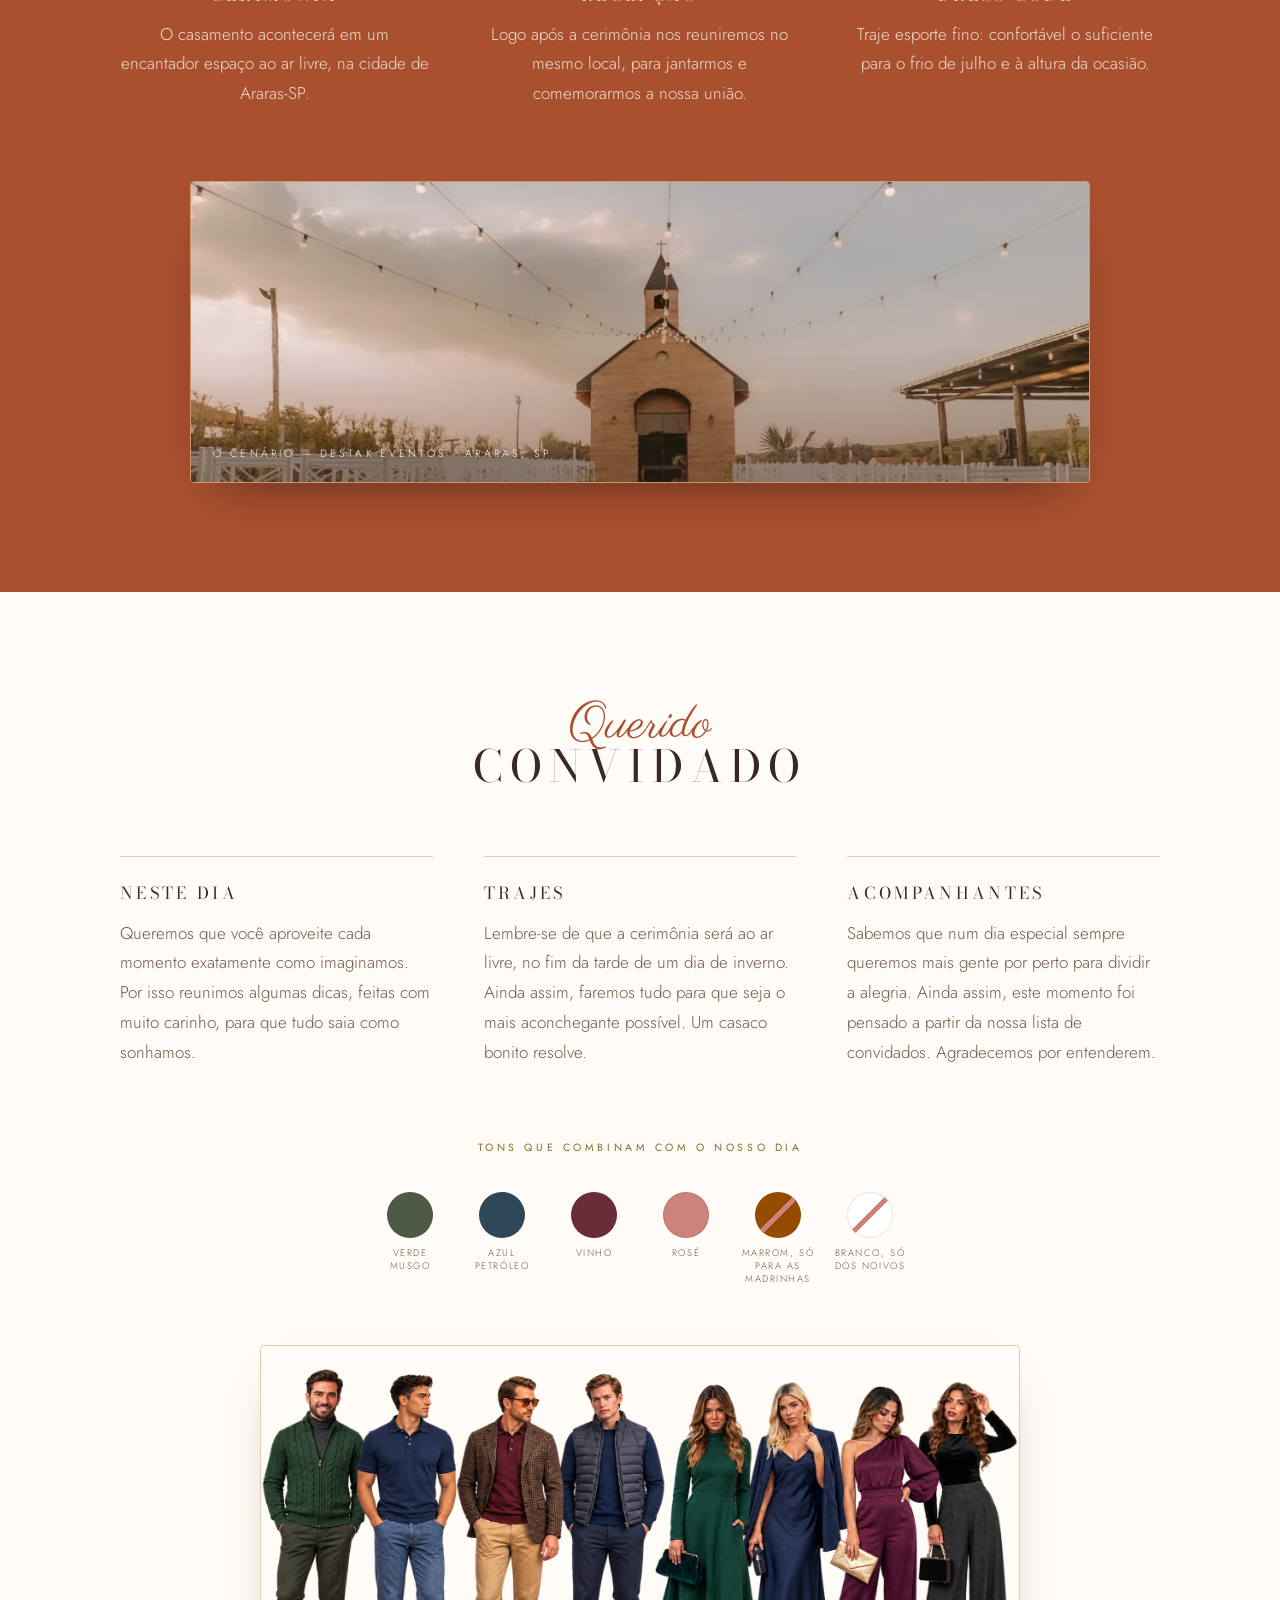
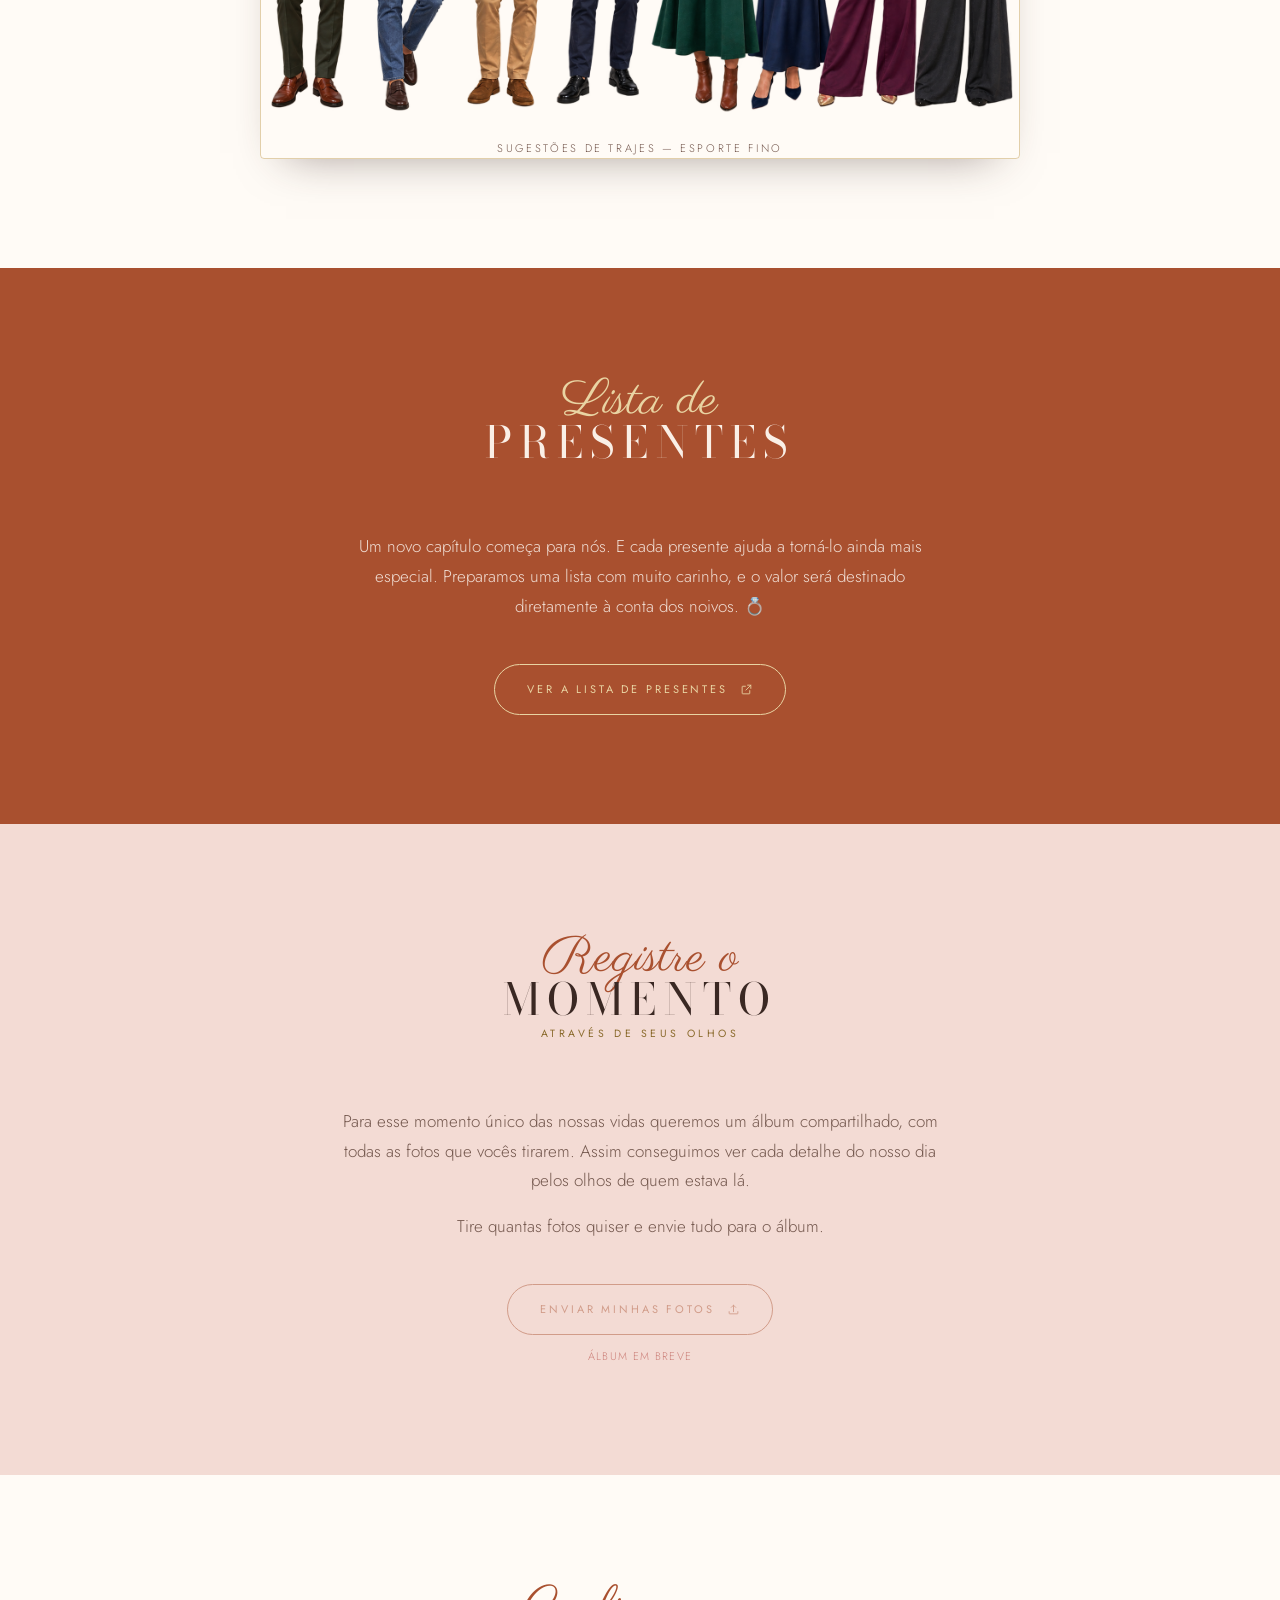
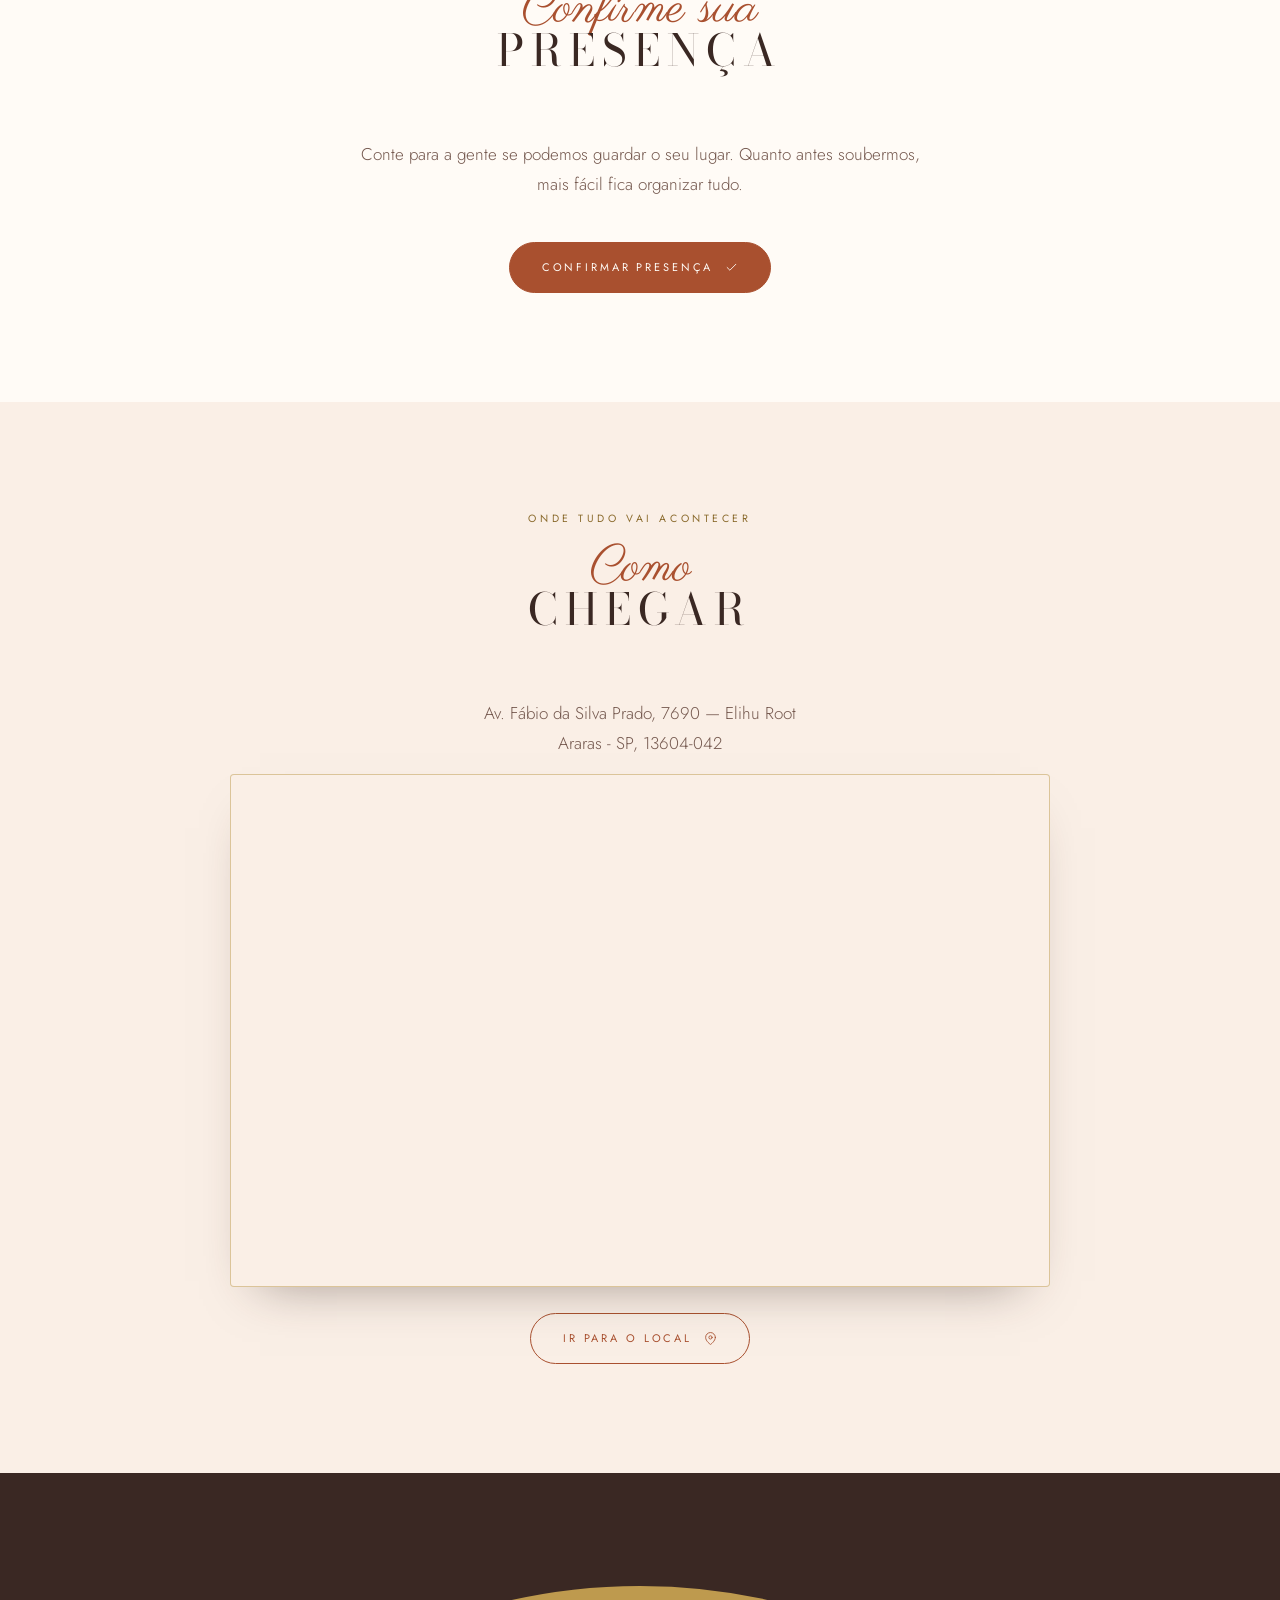
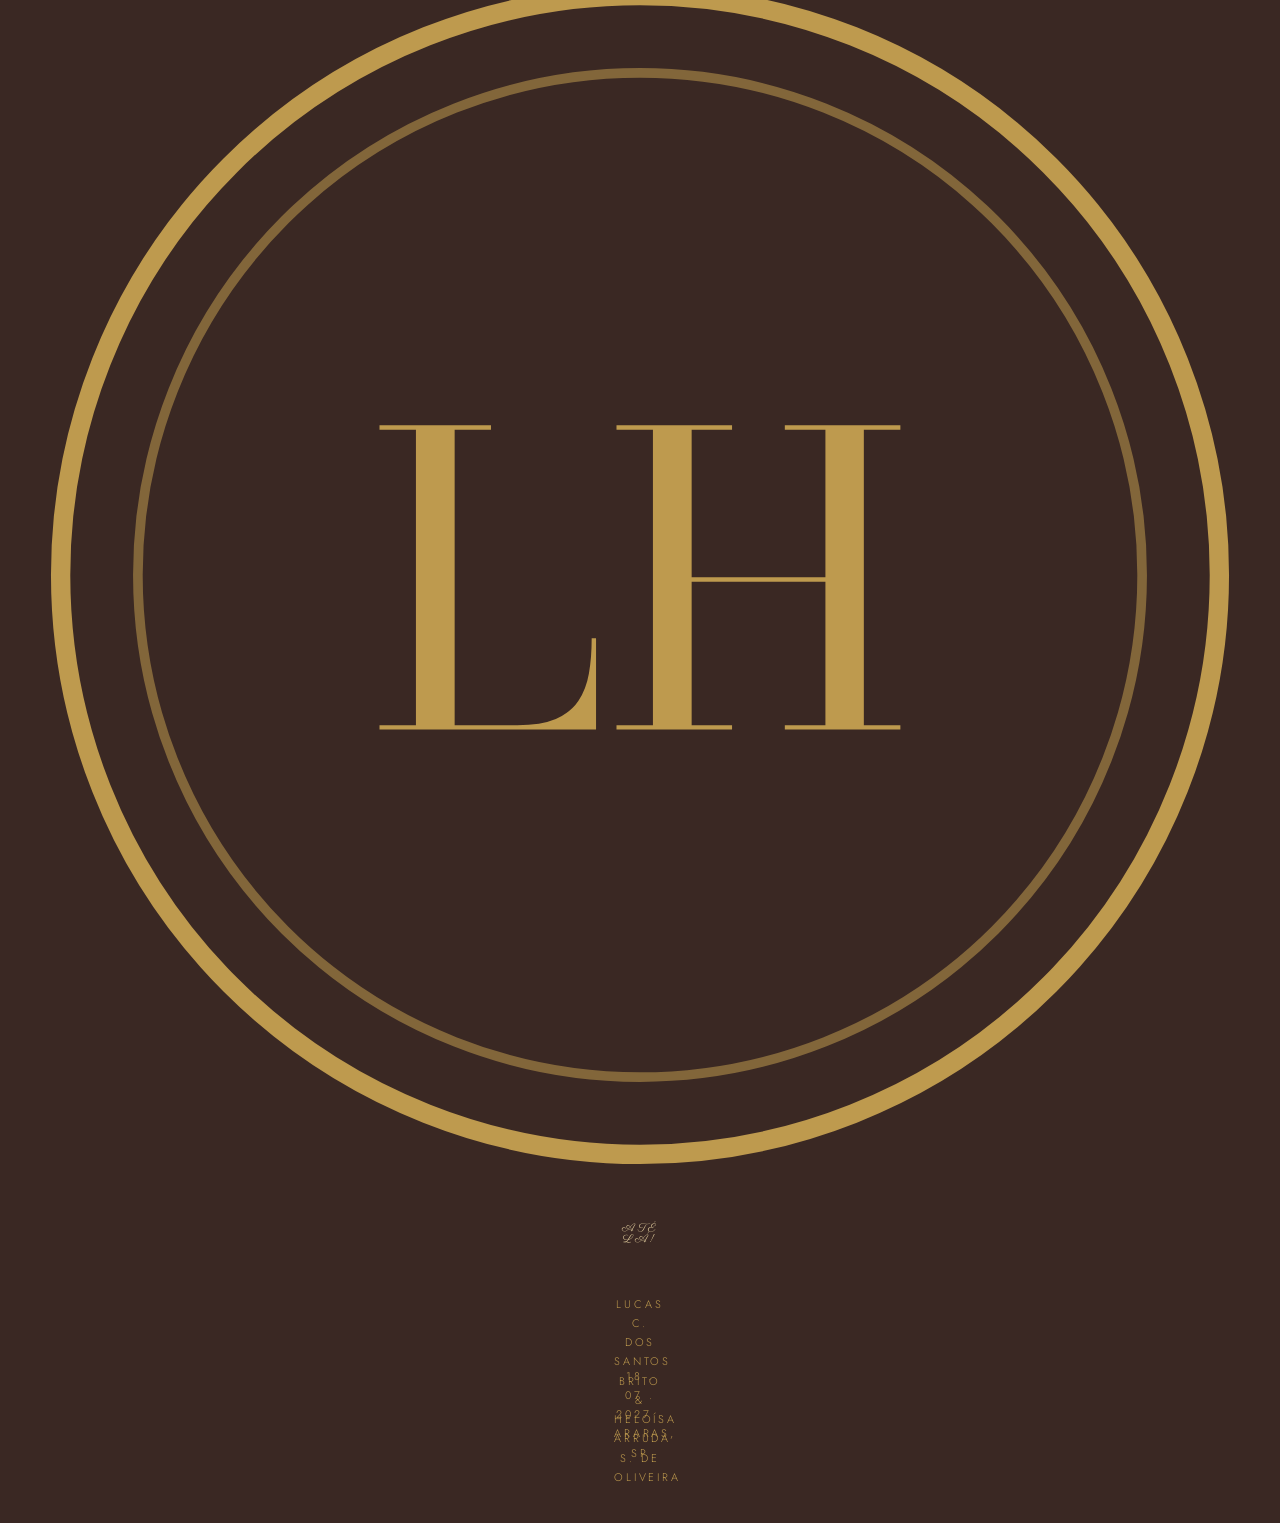
==== commit 51349a33: "Update convidados.html" ====
--- a/convidados.html
+++ b/convidados.html
@@ -644,7 +644,7 @@
           </svg>
         </span>
         <h3 class="titulo-menor">Cerimônia</h3>
-        <p class="texto">O casamento acontecerá em um encantador espaço ao ar livre, na cidade de Araras-SP. A localização exata será compartilhada de forma privada.</p>
+        <p class="texto">O casamento acontecerá em um encantador espaço ao ar livre, na cidade de Araras-SP.</p>
       </div>
 
       <div class="trio-item revela">
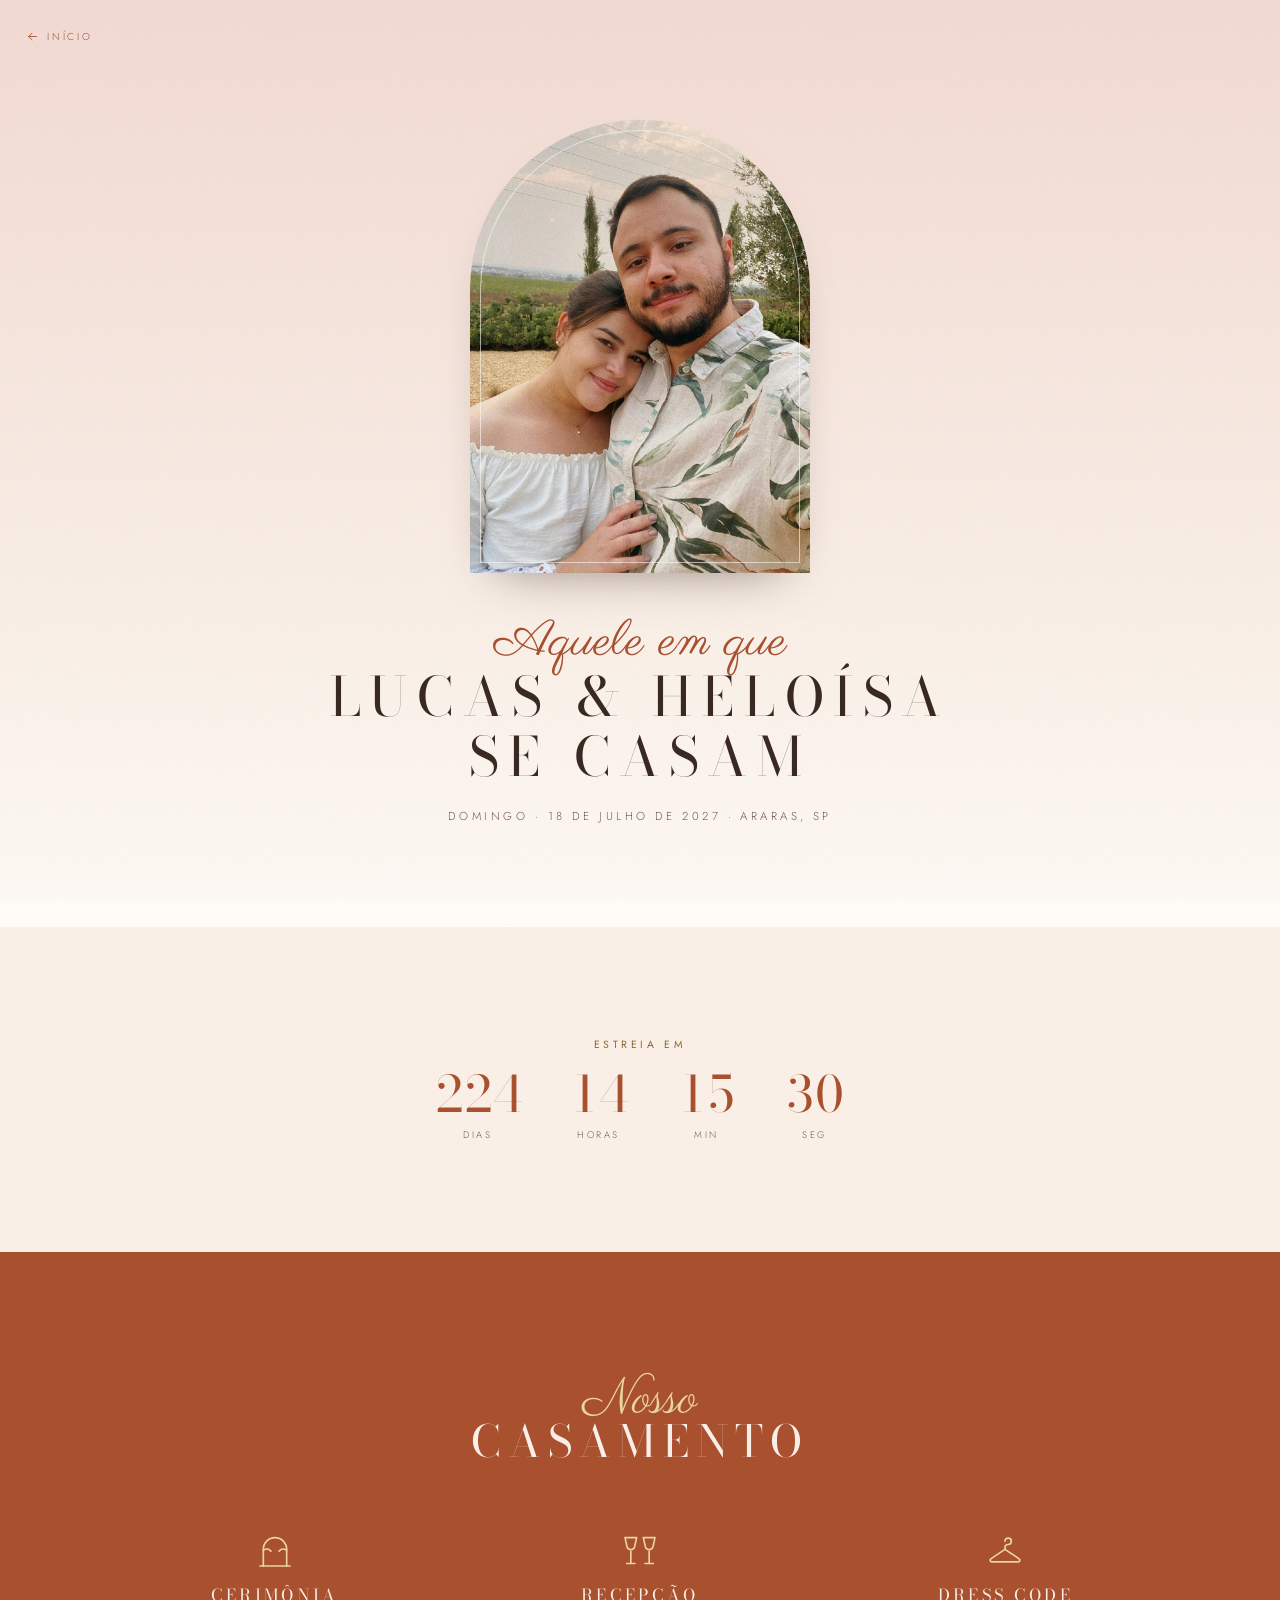
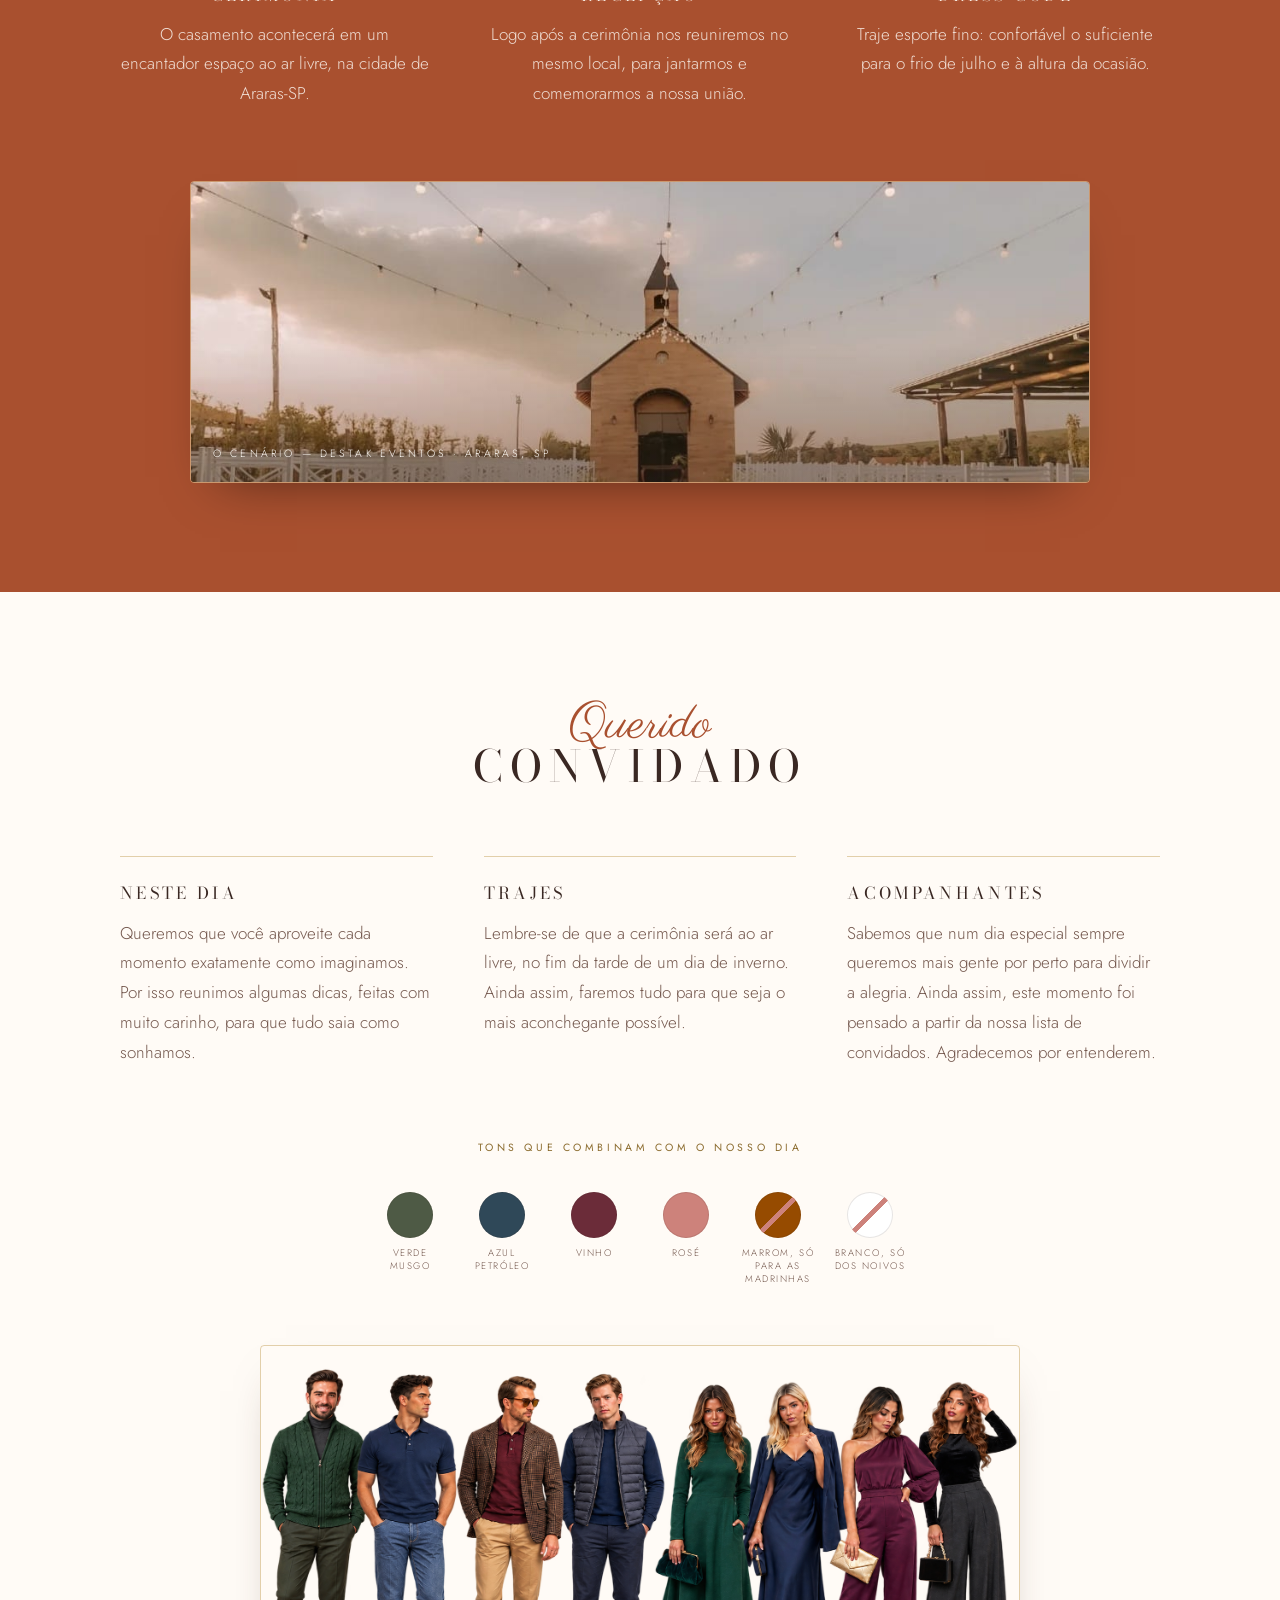
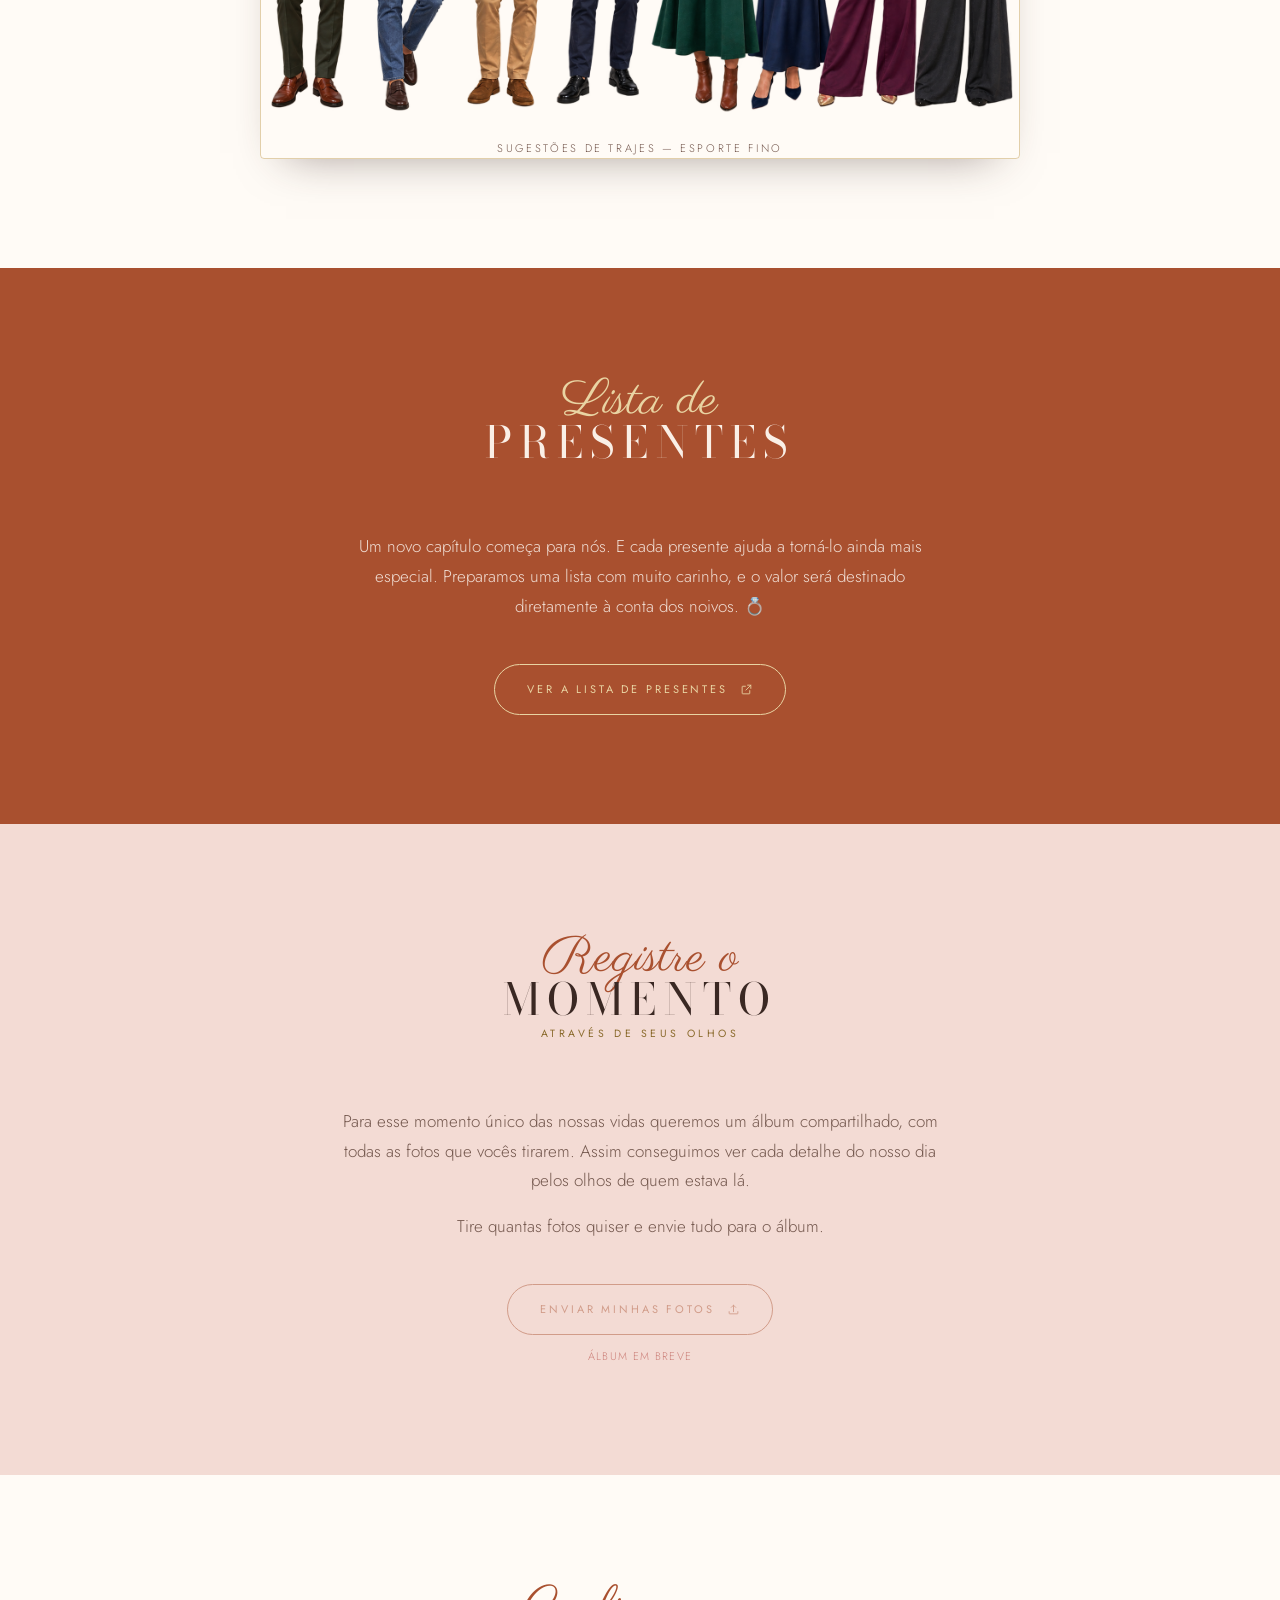
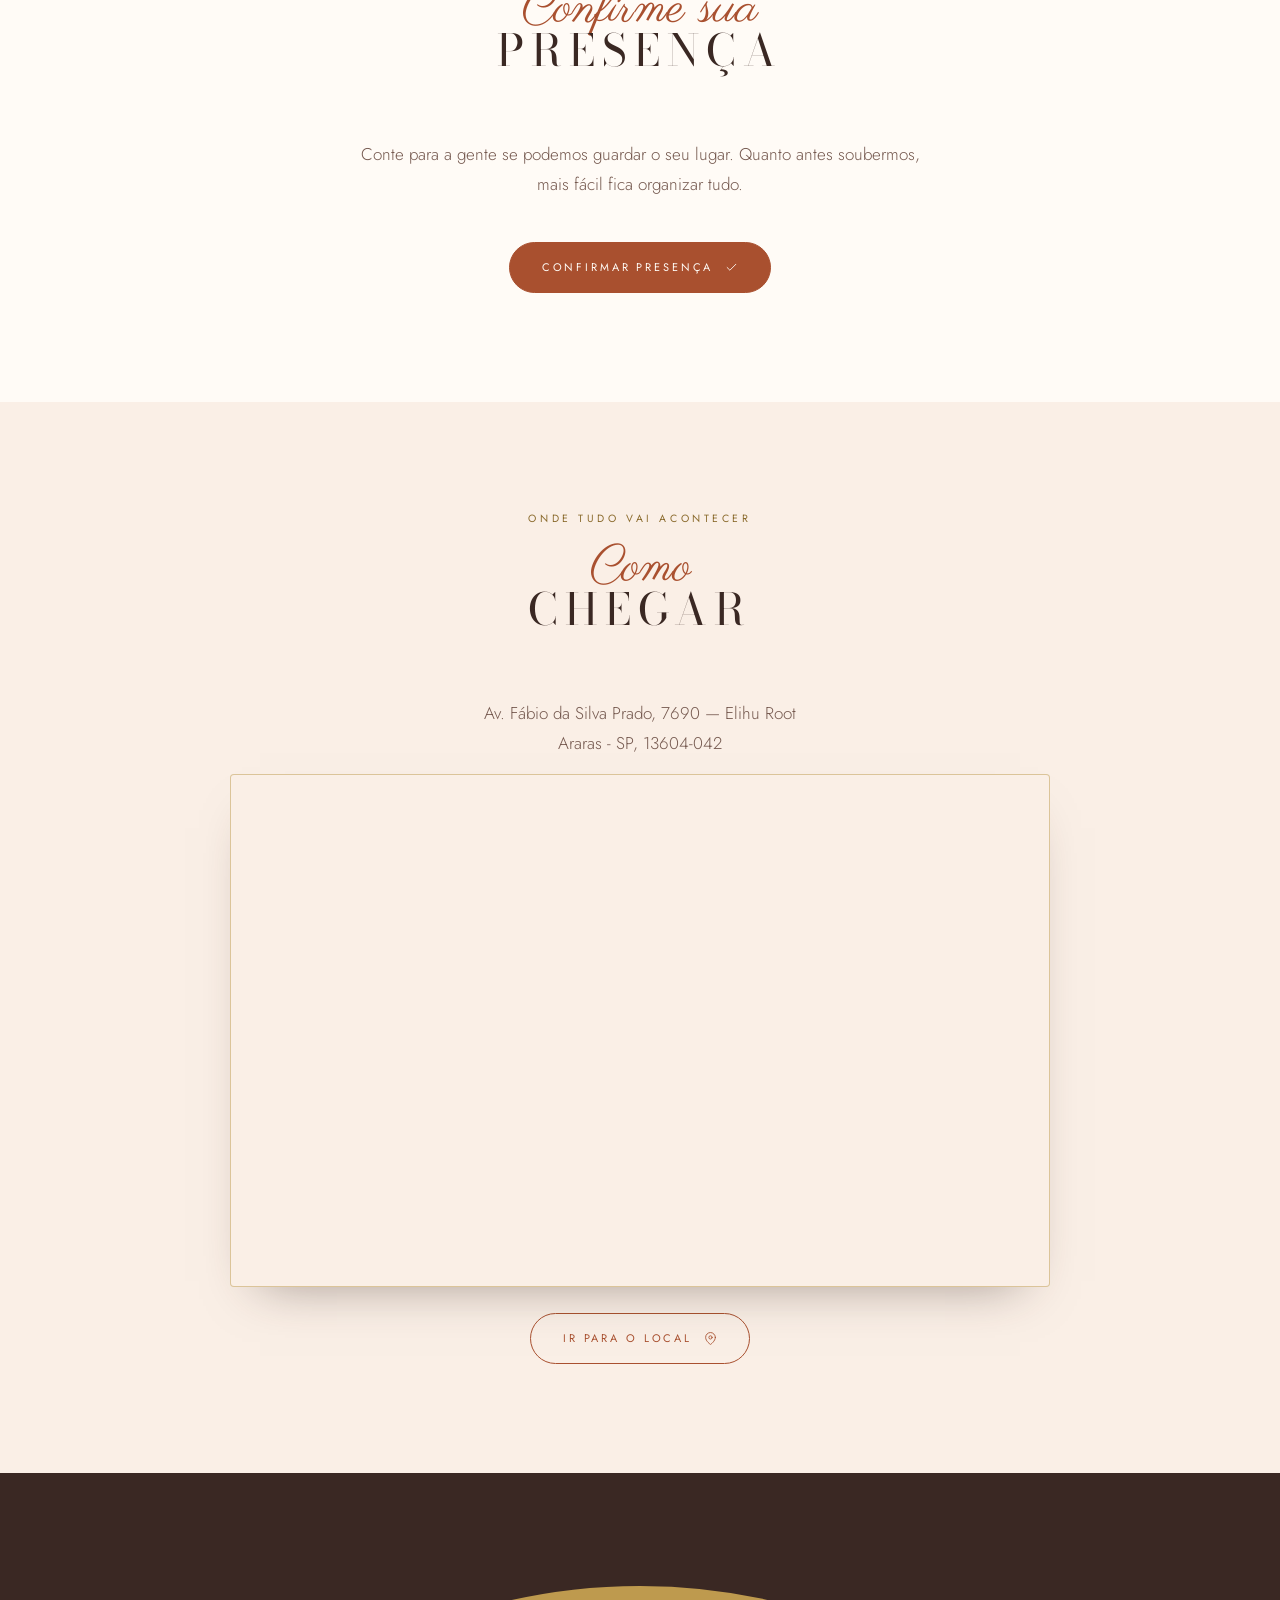
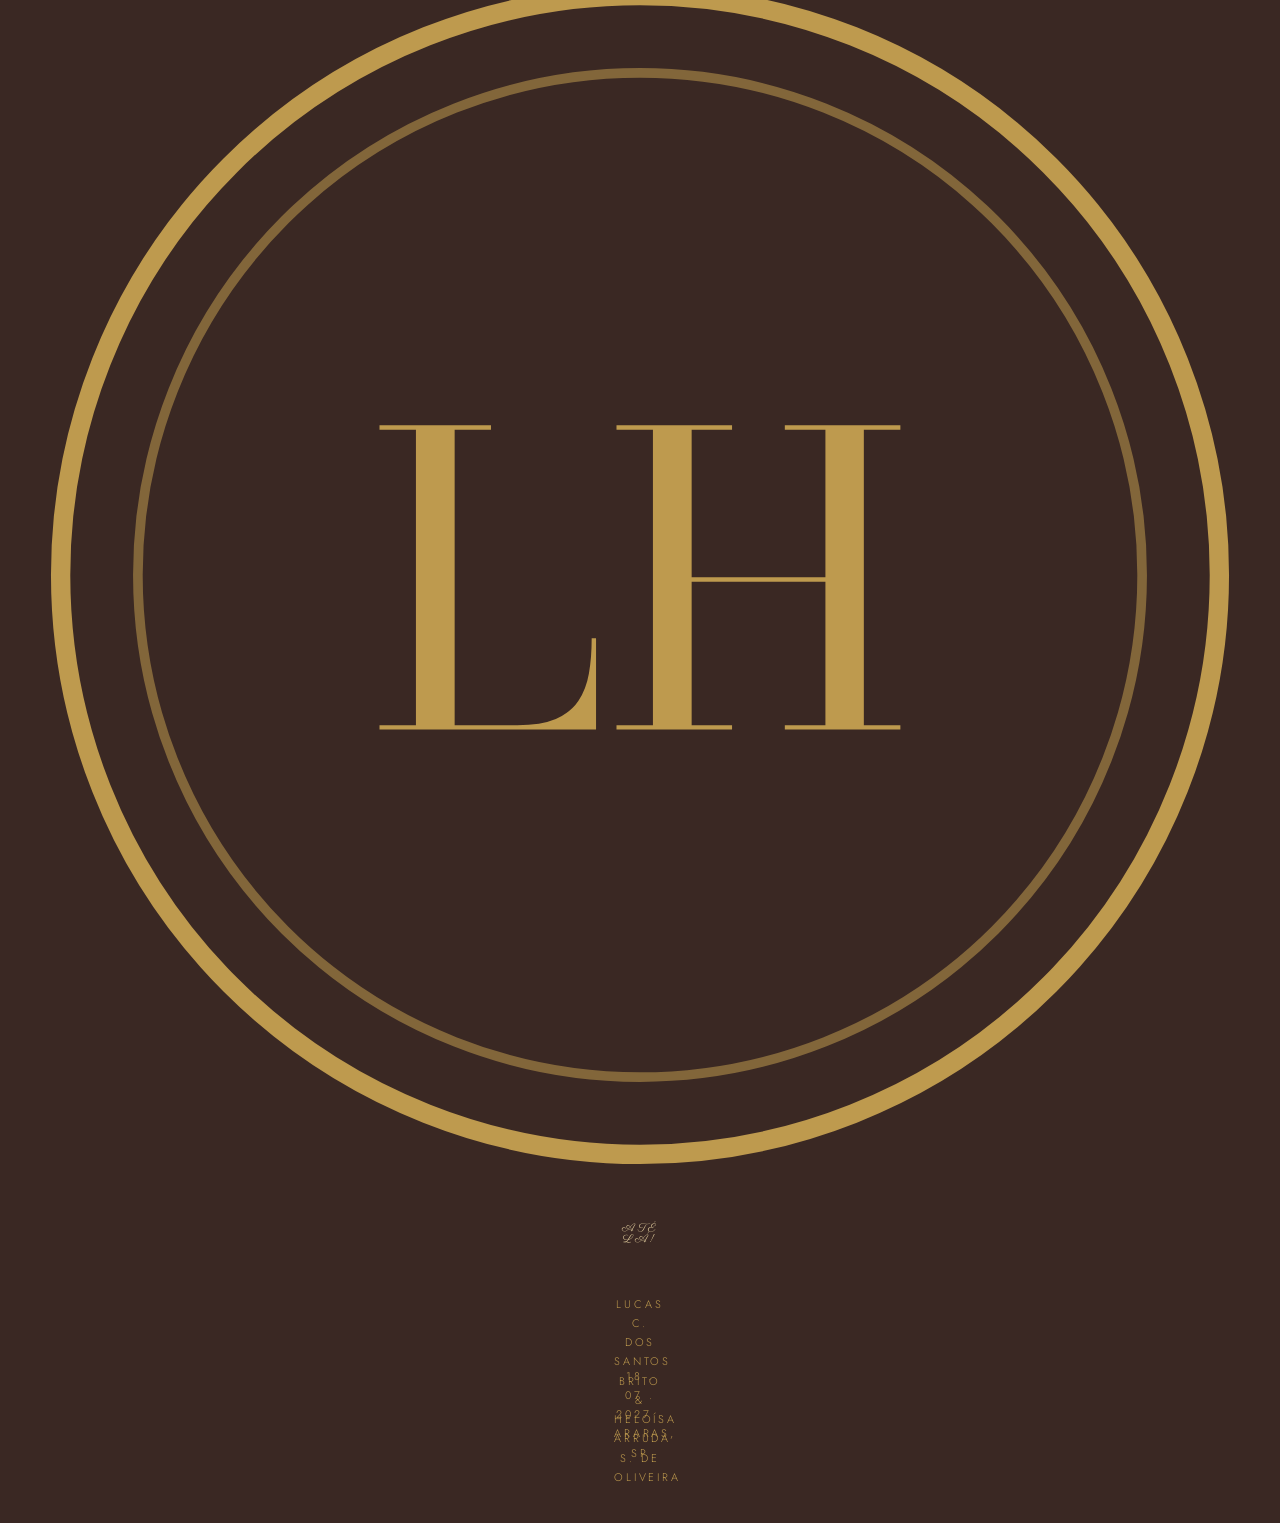
==== commit c3adf9c6: "Update convidados.html" ====
--- a/convidados.html
+++ b/convidados.html
@@ -697,7 +697,7 @@
 
       <div class="bloco revela">
         <h3 class="titulo-menor">Trajes</h3>
-        <p class="texto">Lembre-se de que a cerimônia será ao ar livre, no fim da tarde de um dia de inverno. Ainda assim, faremos tudo para que seja o mais aconchegante possível. Um casaco bonito resolve.</p>
+        <p class="texto">Lembre-se de que a cerimônia será ao ar livre, no fim da tarde de um dia de inverno. Ainda assim, faremos tudo para que seja o mais aconchegante possível.</p>
       </div>
 
       <div class="bloco revela">
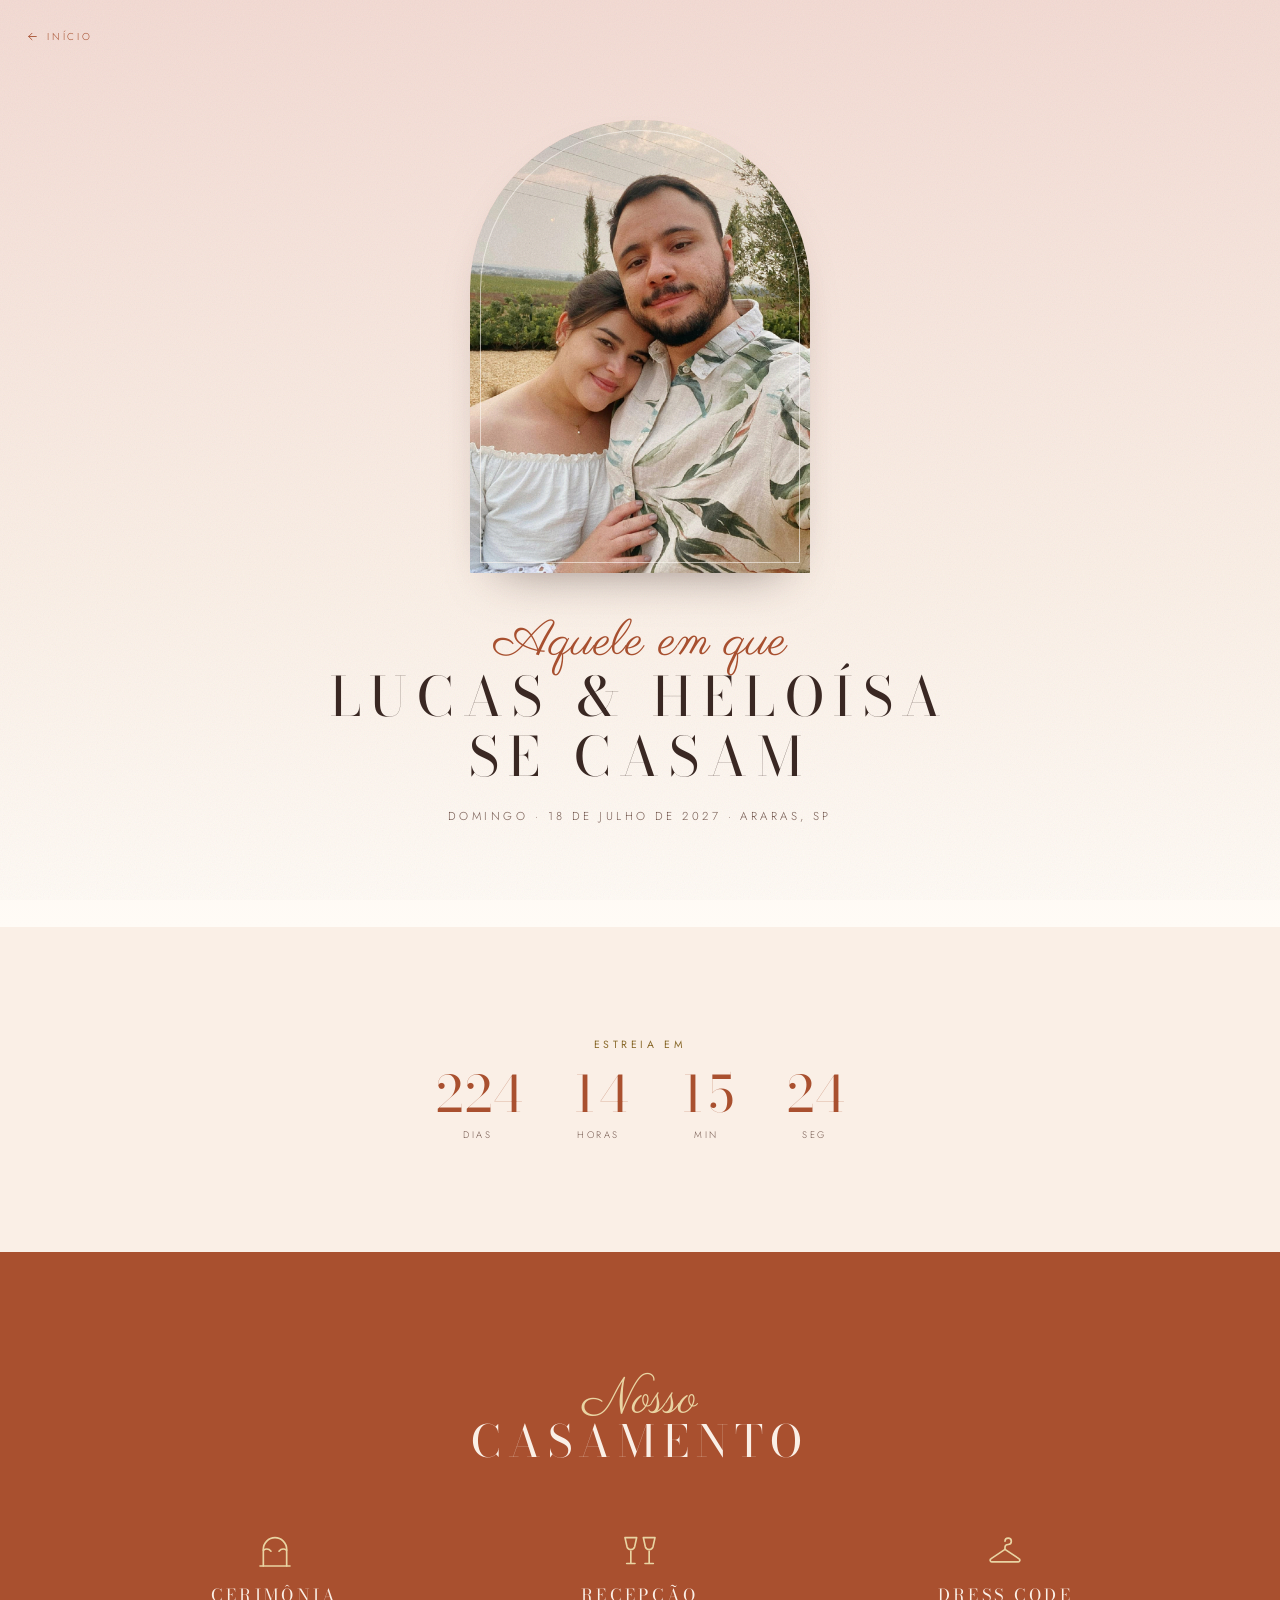
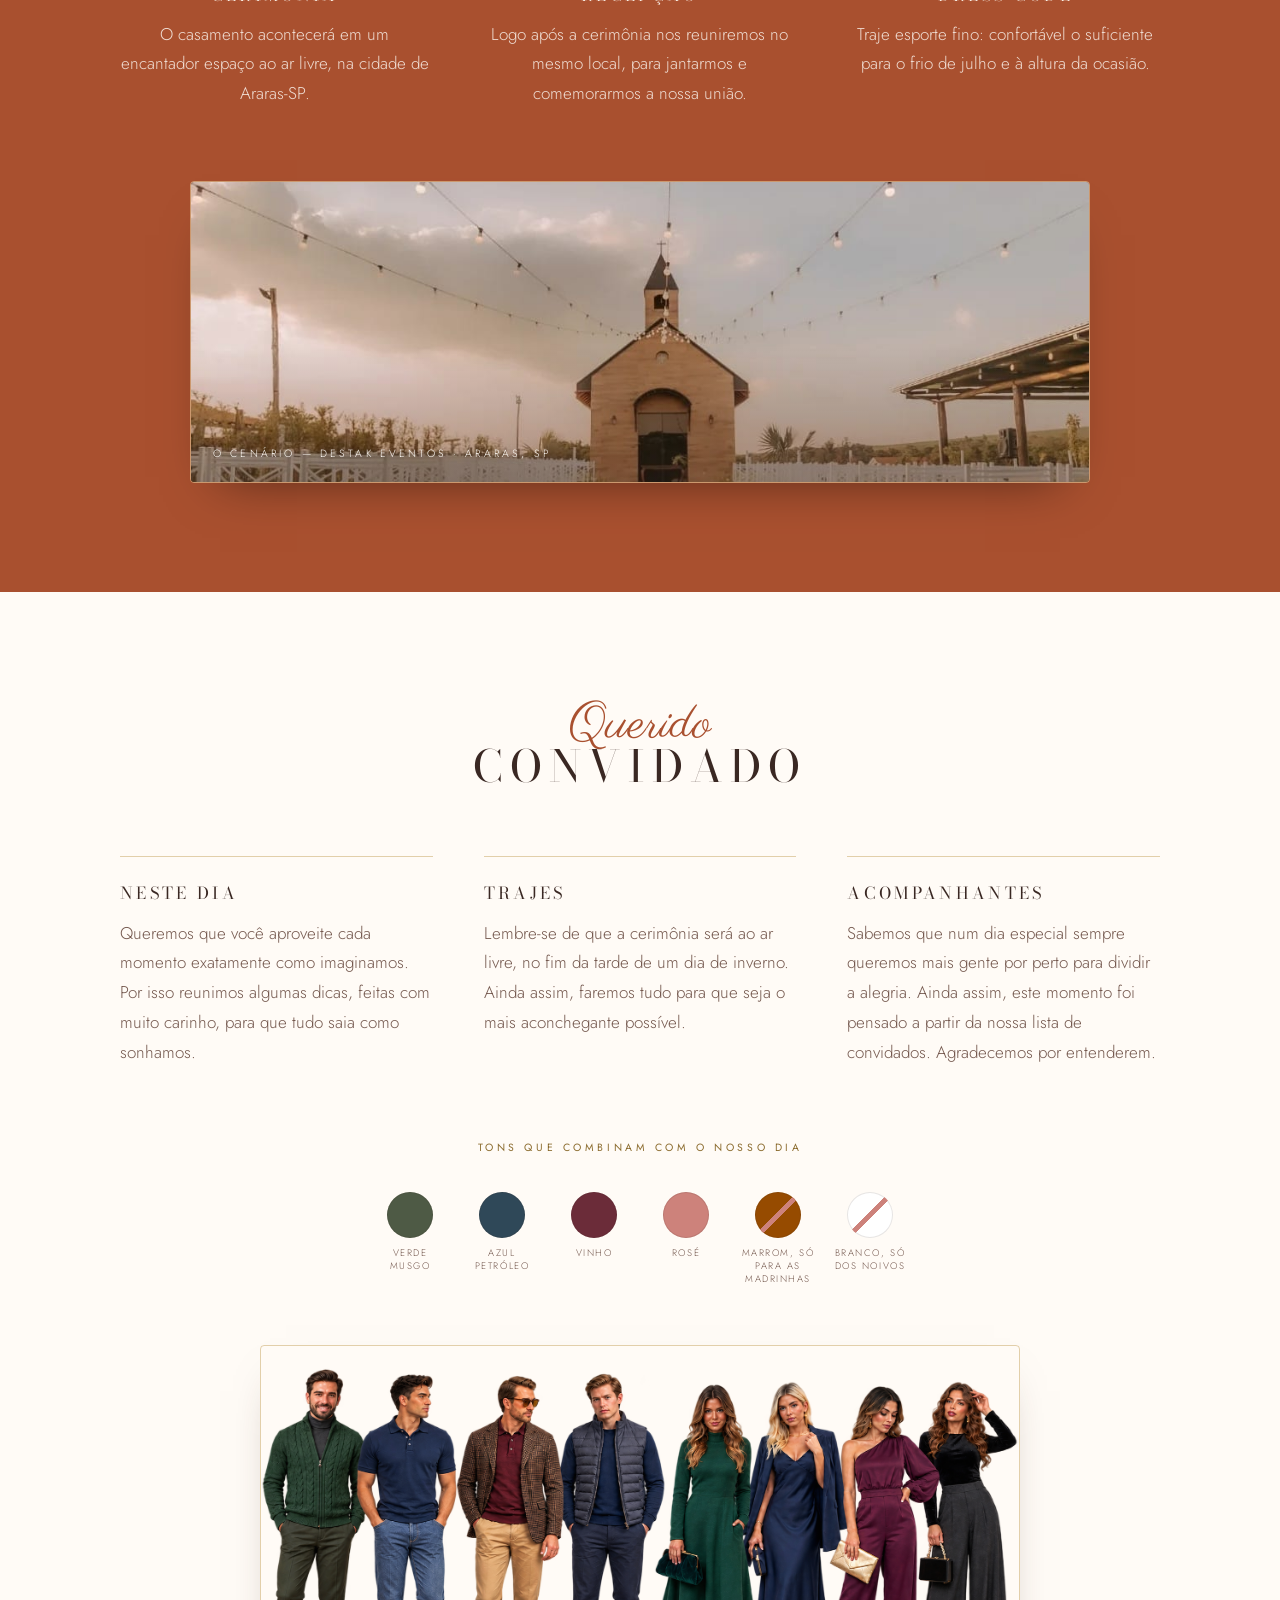
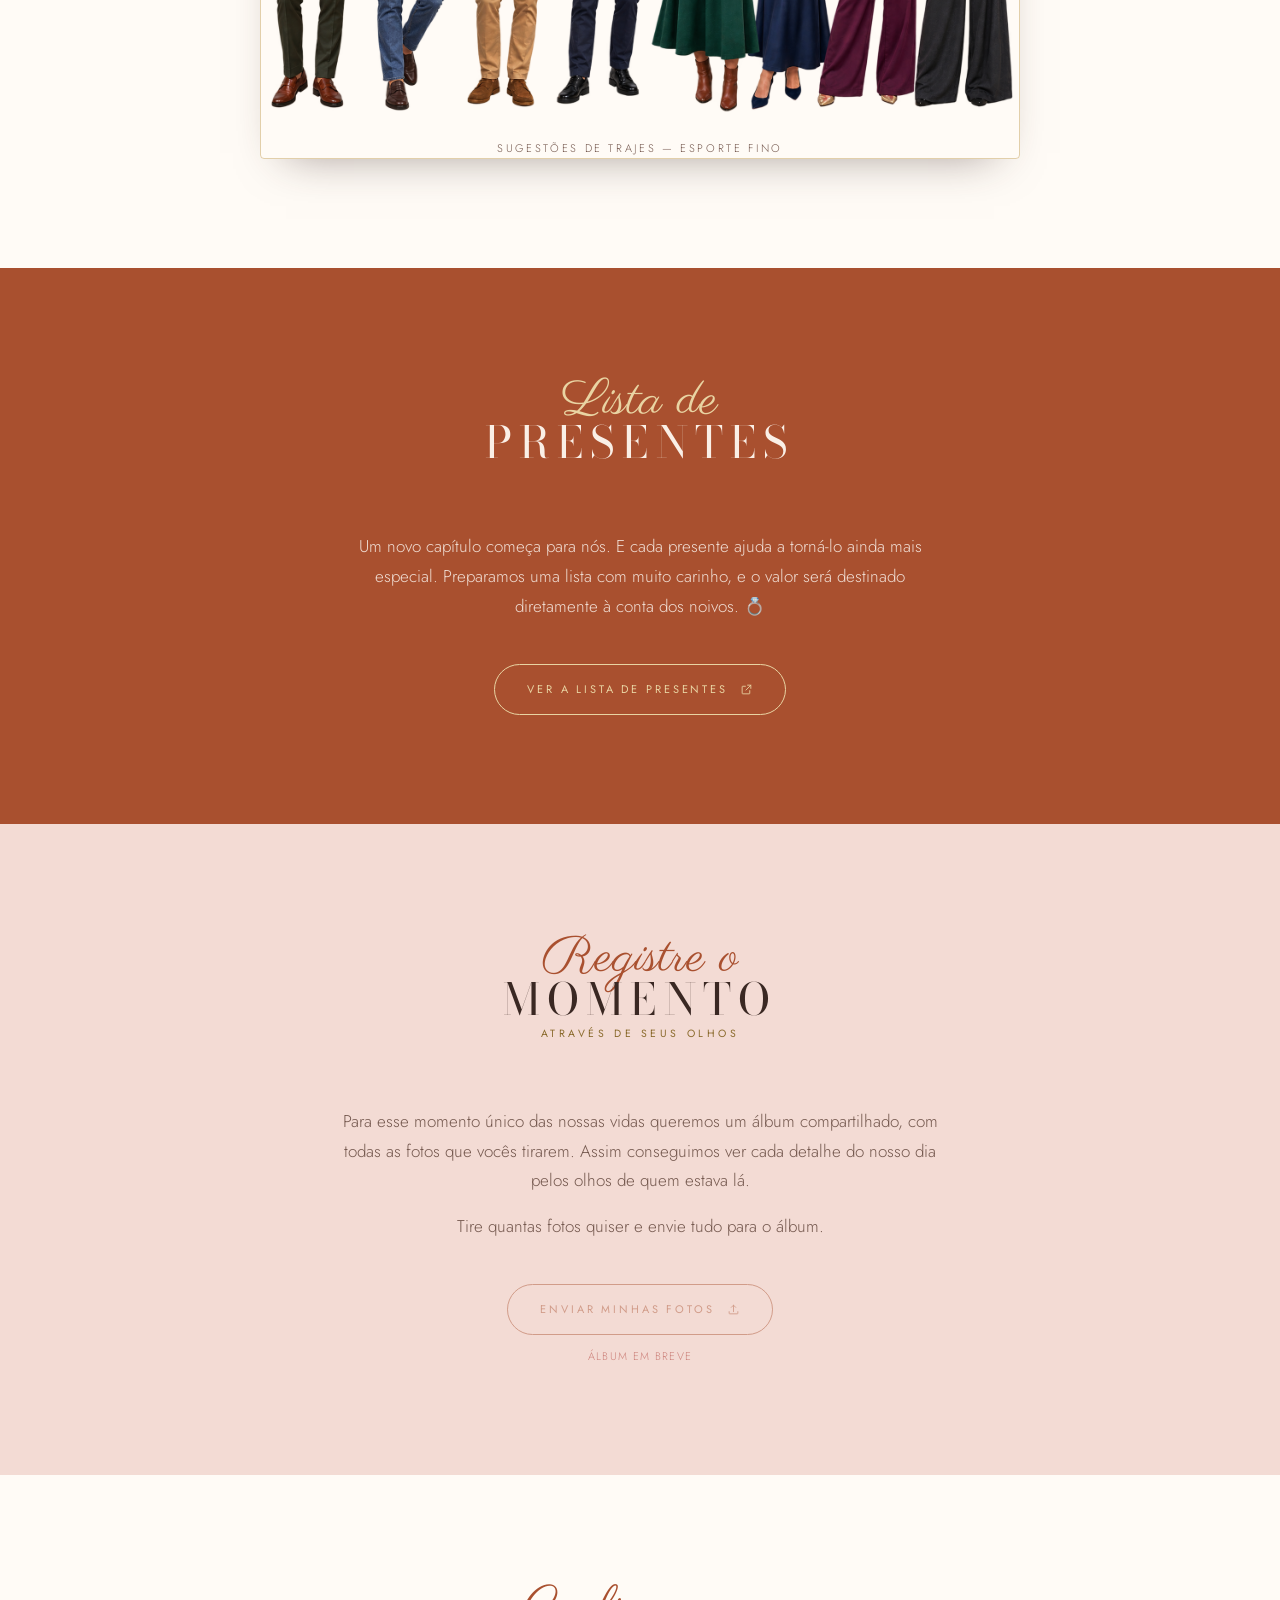
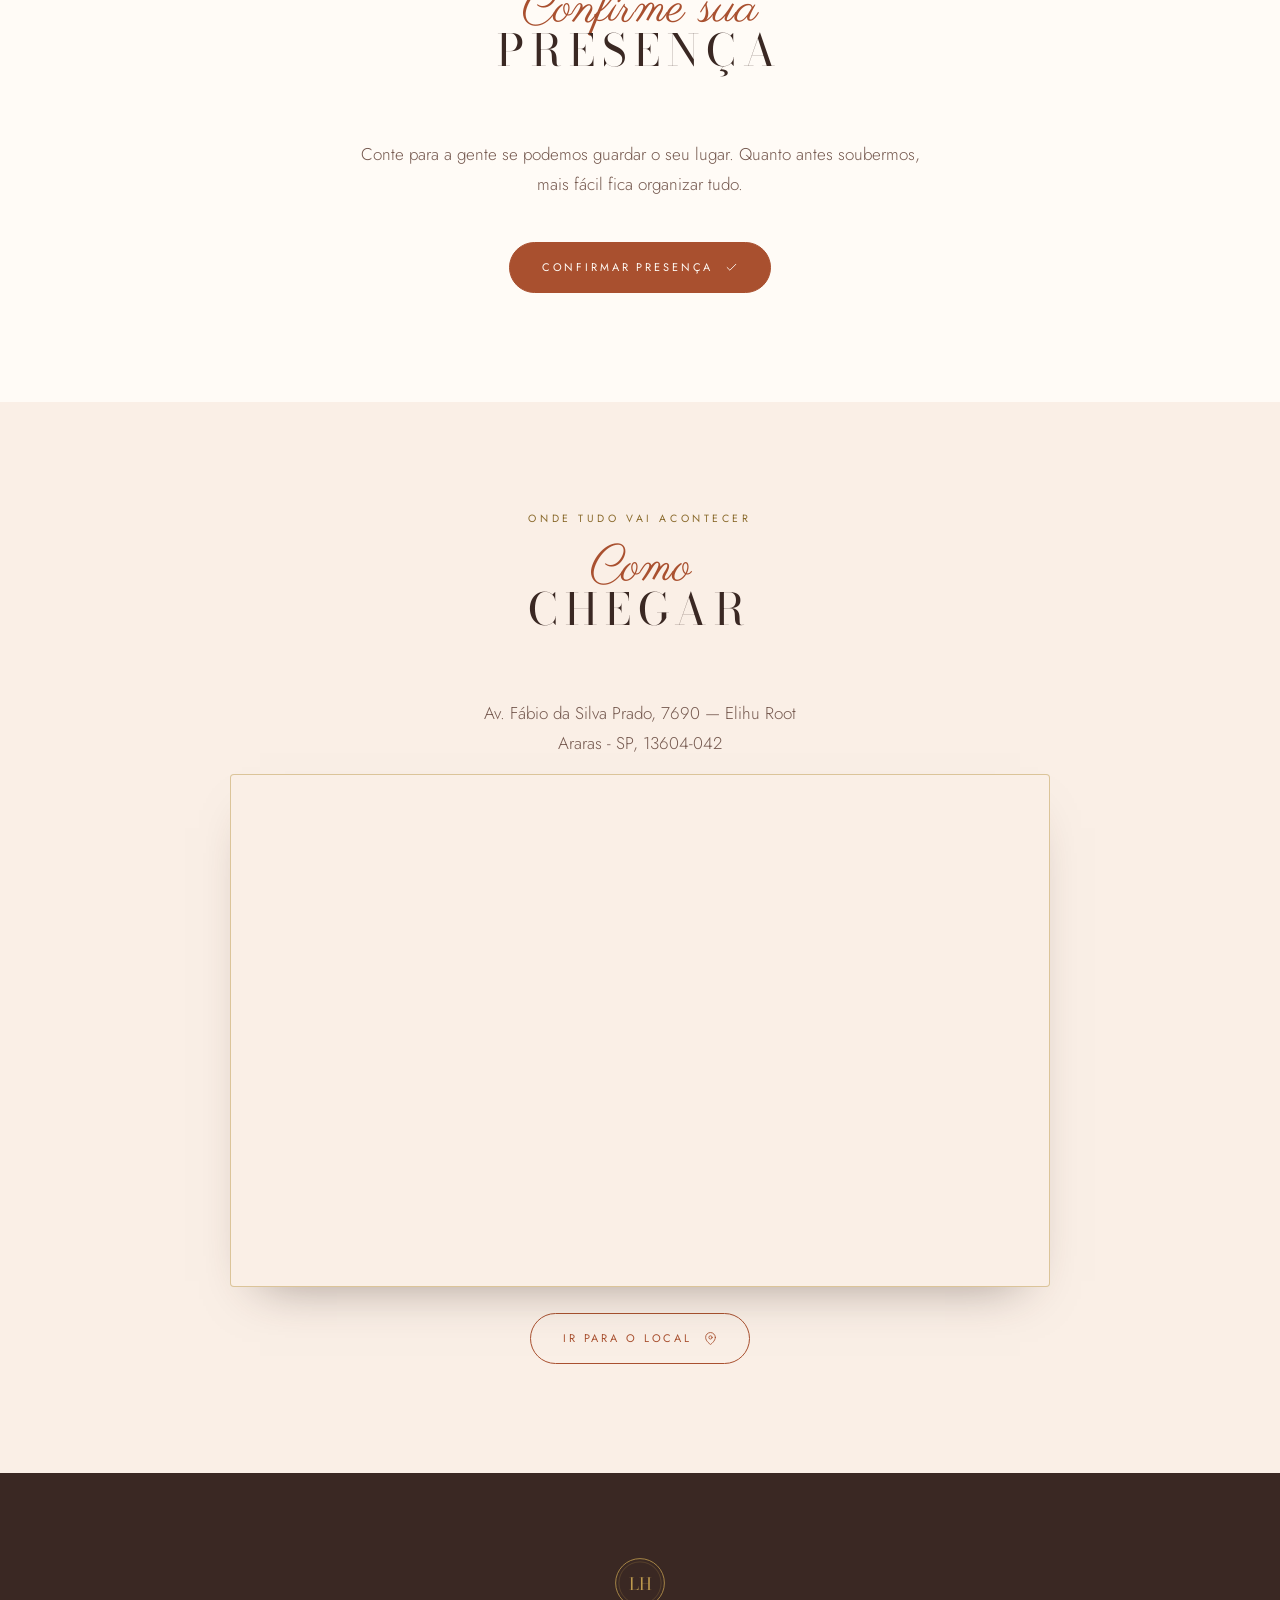
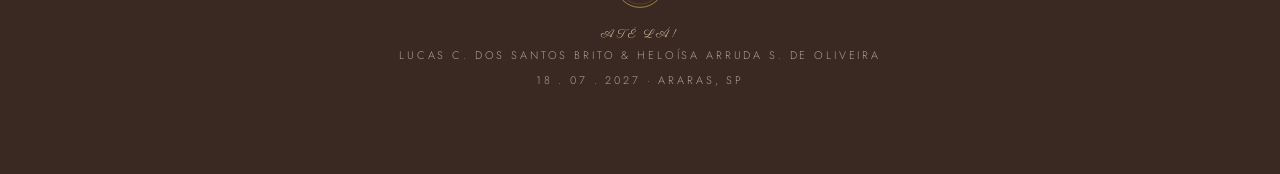
==== commit 4bb25bad: "Update convidados.html" ====
--- a/convidados.html
+++ b/convidados.html
@@ -542,15 +542,10 @@
   background: var(--tinta);
   color: var(--papel-2);
   text-align: center;
-  padding: clamp(24px, 7vw, 84px) 22px;
-}
-.rodape .monograma { color: var(--dourado); margin-bottom: 20px; }
-.rodape .script { color: var(--dourado-2); }
-.rodape p {
-  margin: 6px 0 0;
-  font-size: 11px;
-  letter-spacing: .26em;
-  text-transform: uppercase;
+  padding: clamp(54px, 7vw, 84px) 22px;
+}
+
+.rodape .monograma {
   color: var(--dourado);
   width: 52px;
   height: 52px;
@@ -560,6 +555,15 @@
   display: block;
 }
 
+.rodape .script { color: var(--dourado-2); }
+
+.rodape p {
+  margin: 6px 0 0;
+  font-size: 11px;
+  letter-spacing: .26em;
+  text-transform: uppercase;
+  color: rgba(250, 239, 230, .6);
+}
 /* =========================================================
    Revelação
    ========================================================= */
